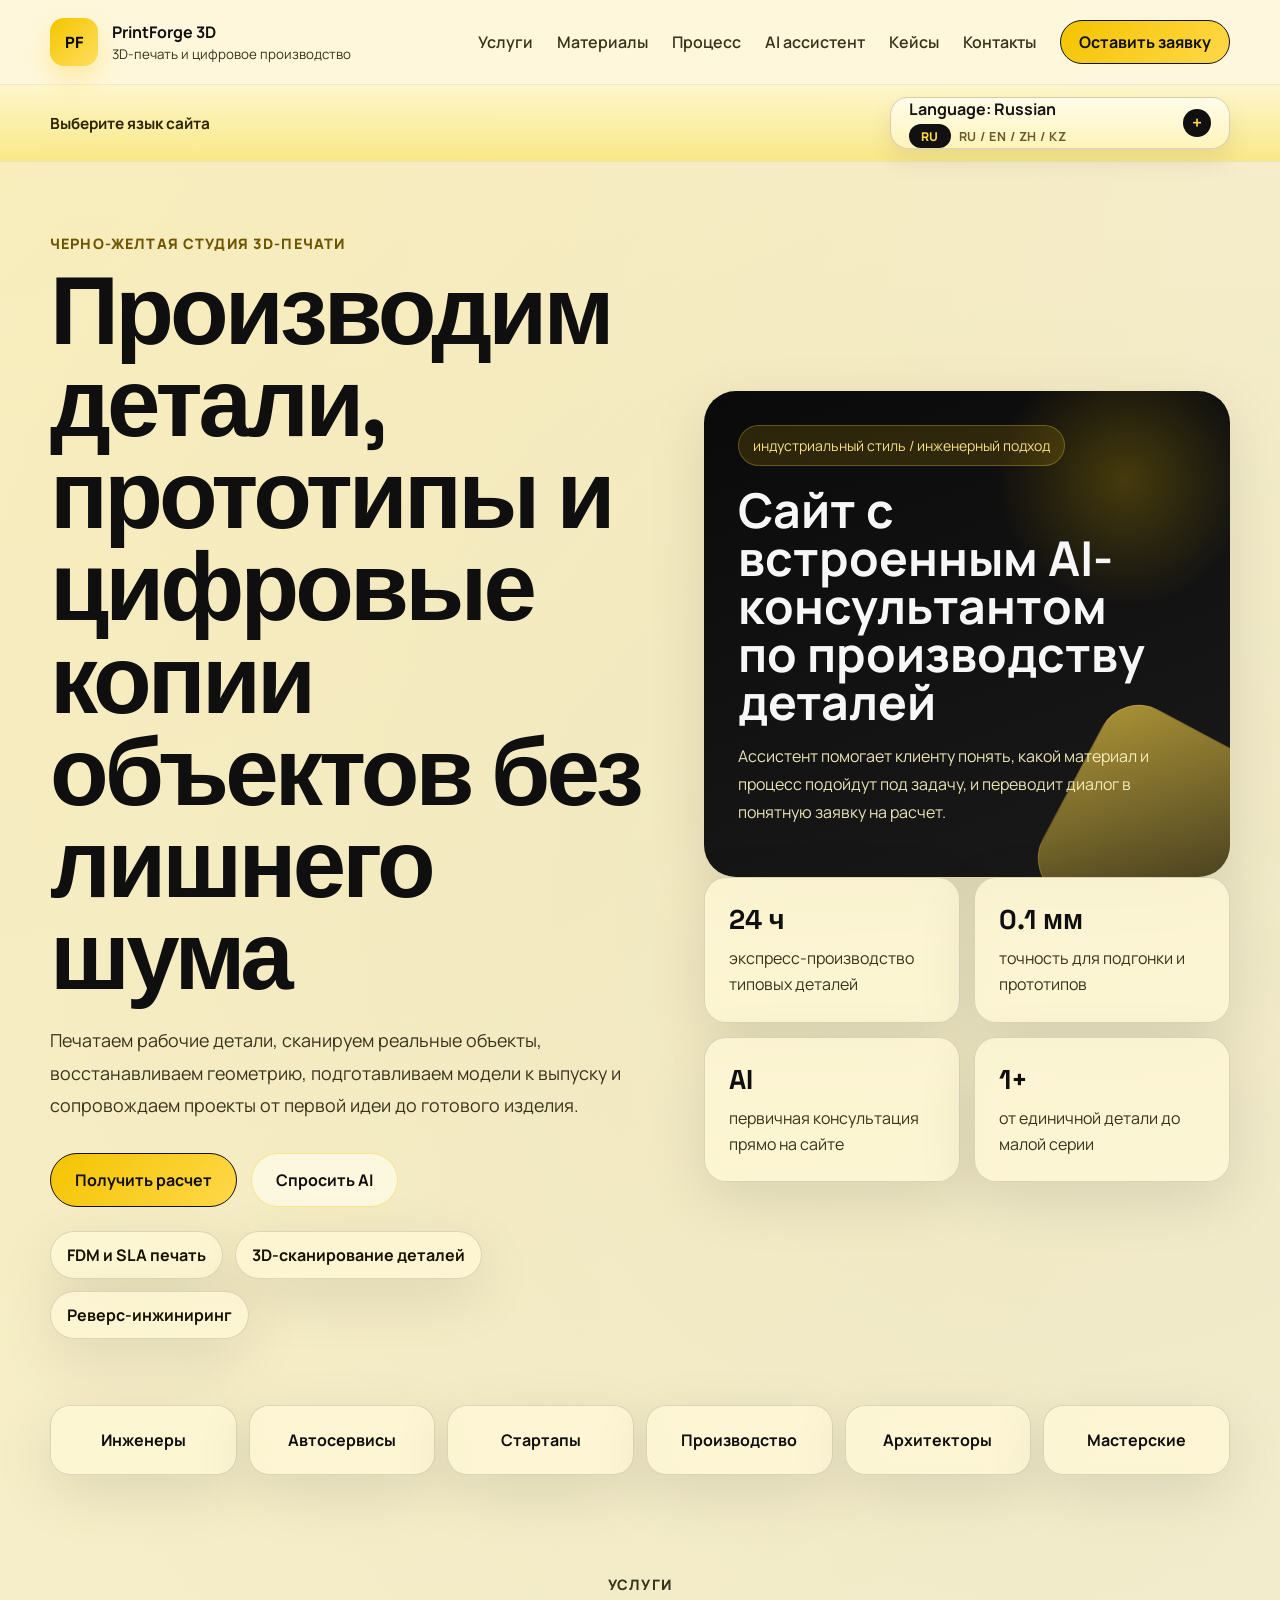
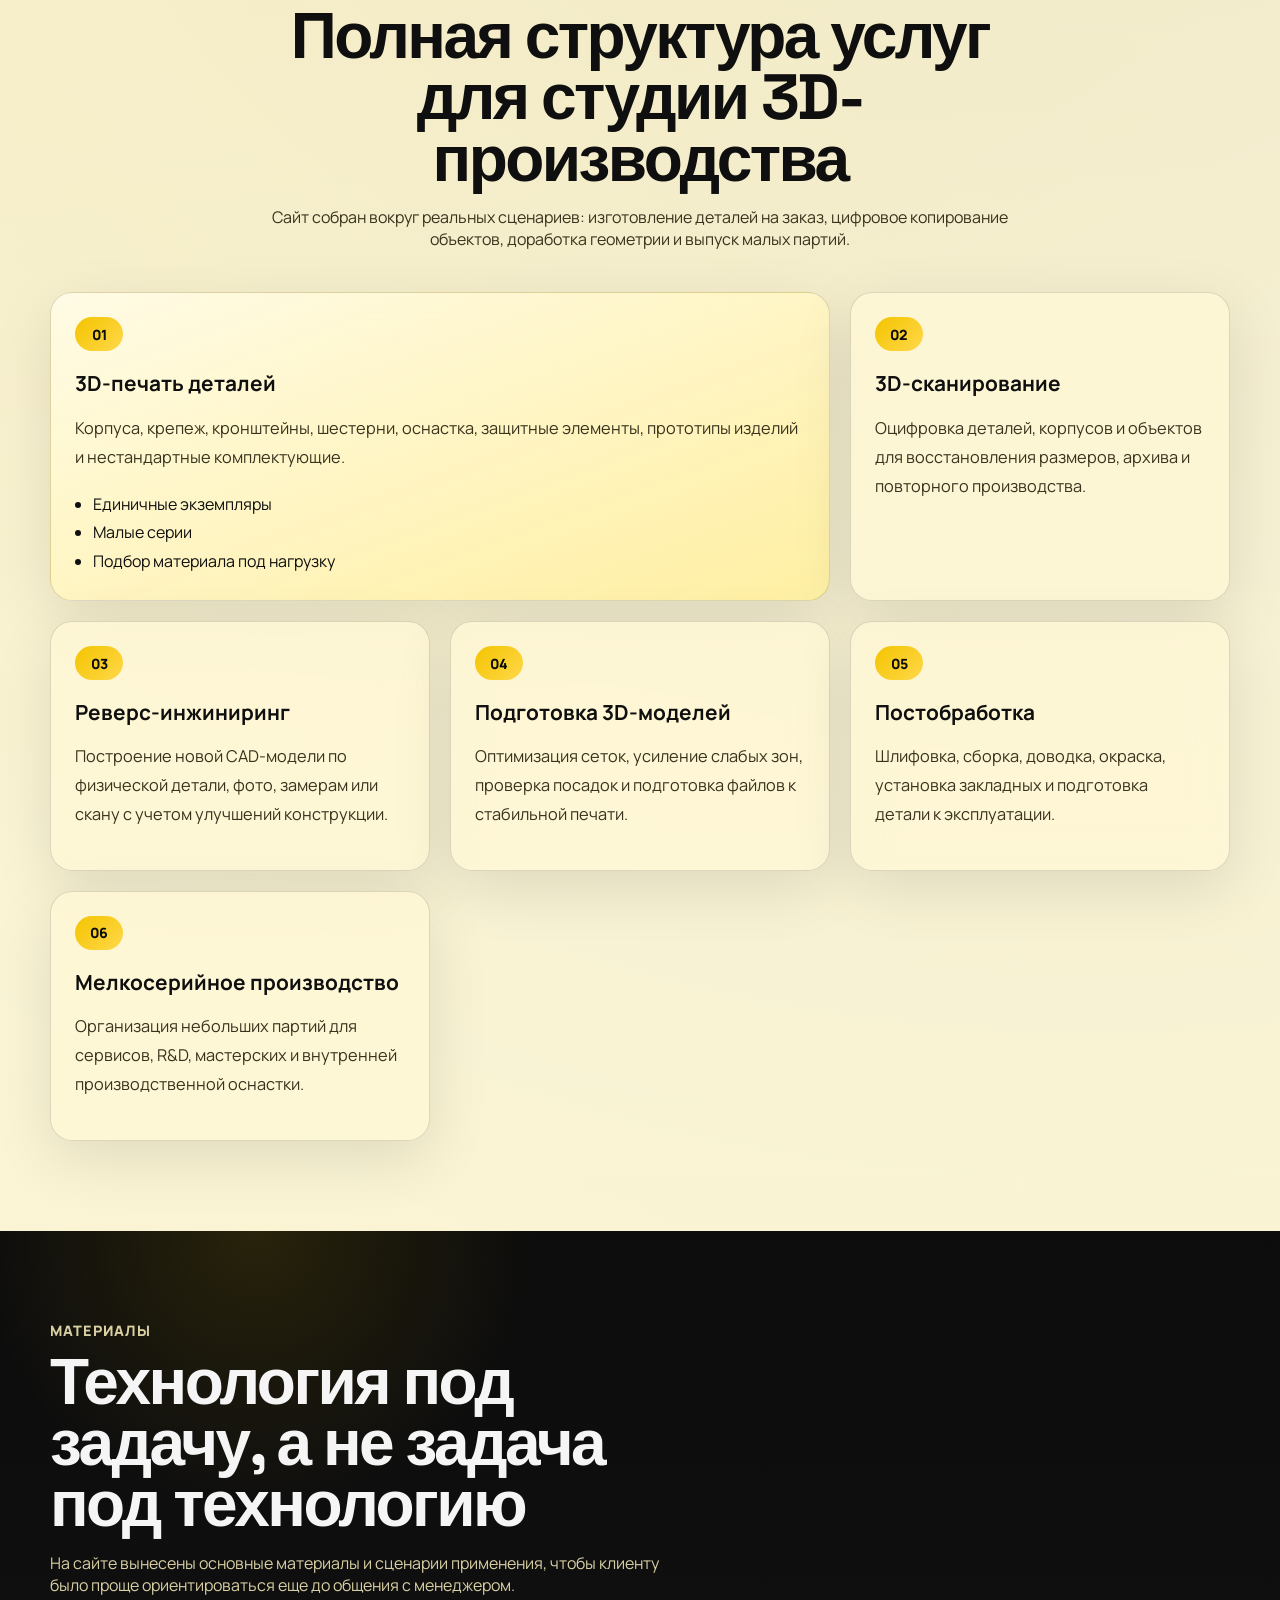
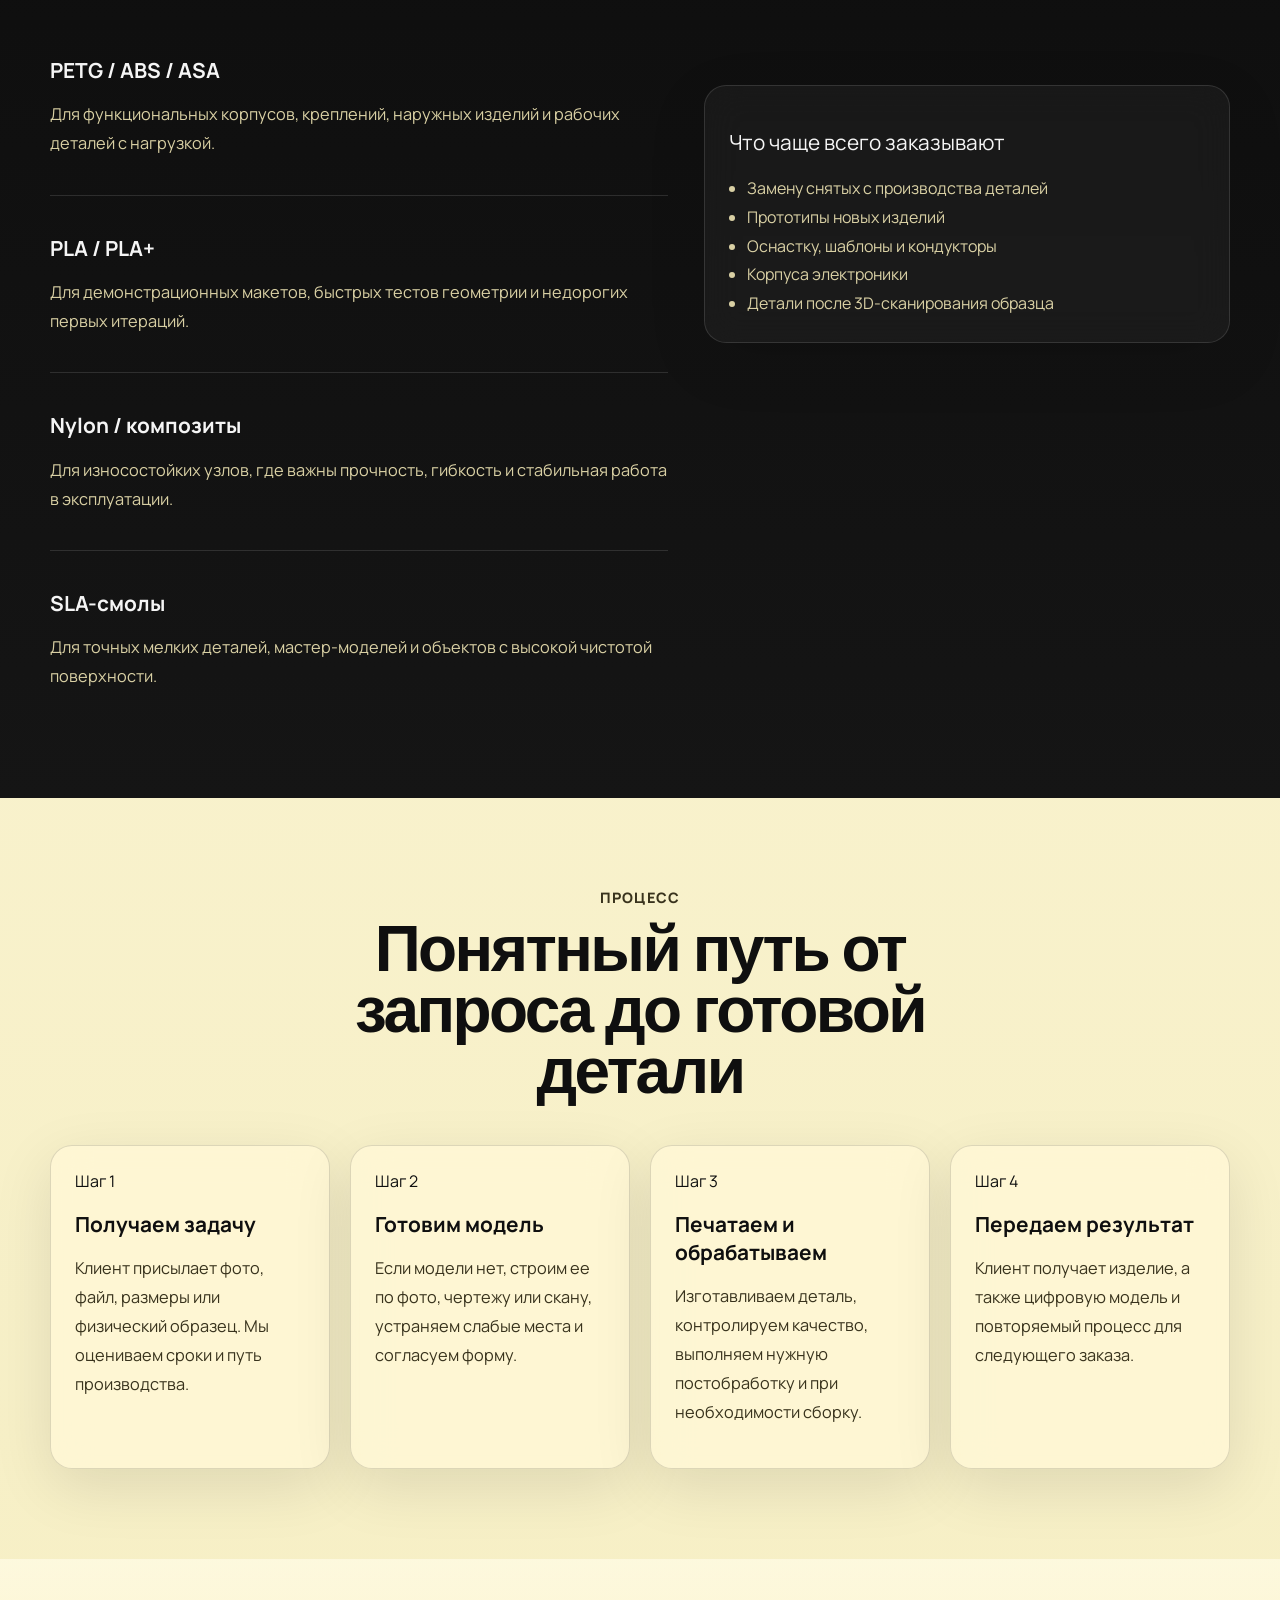
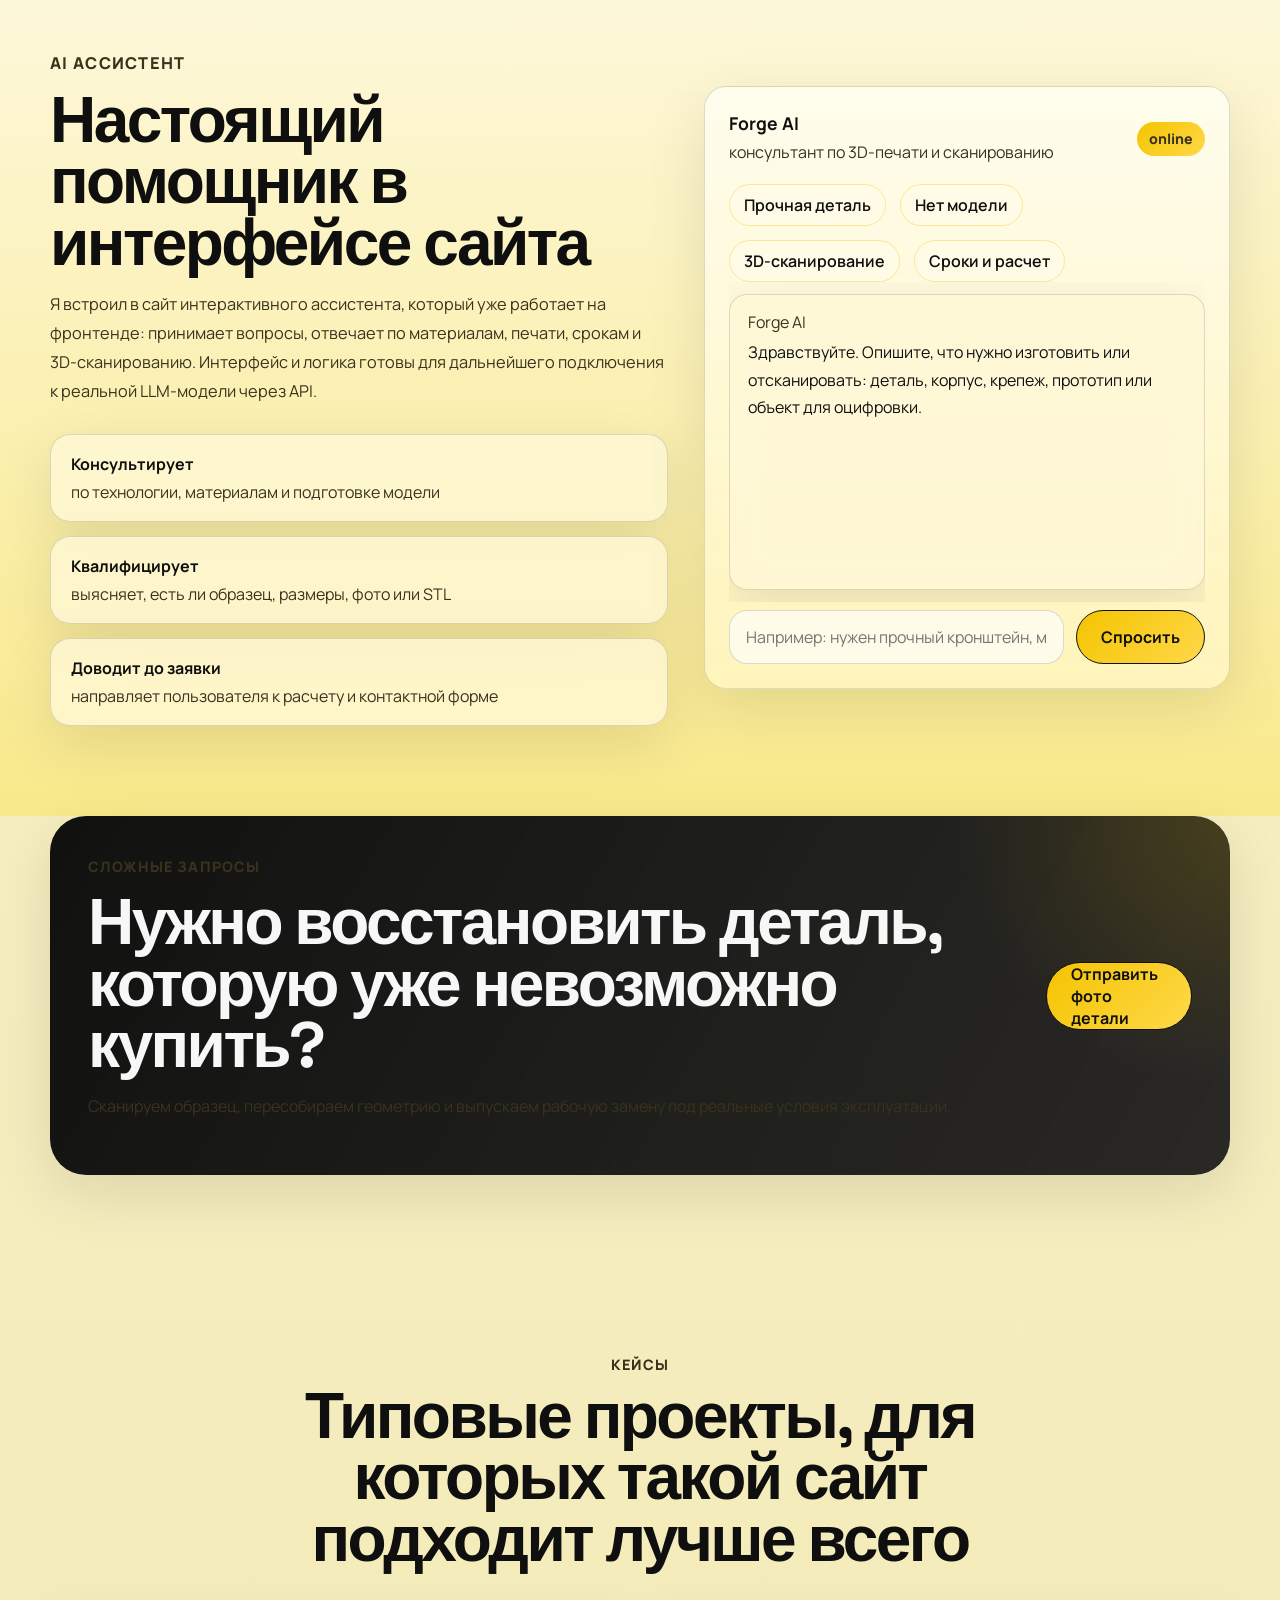
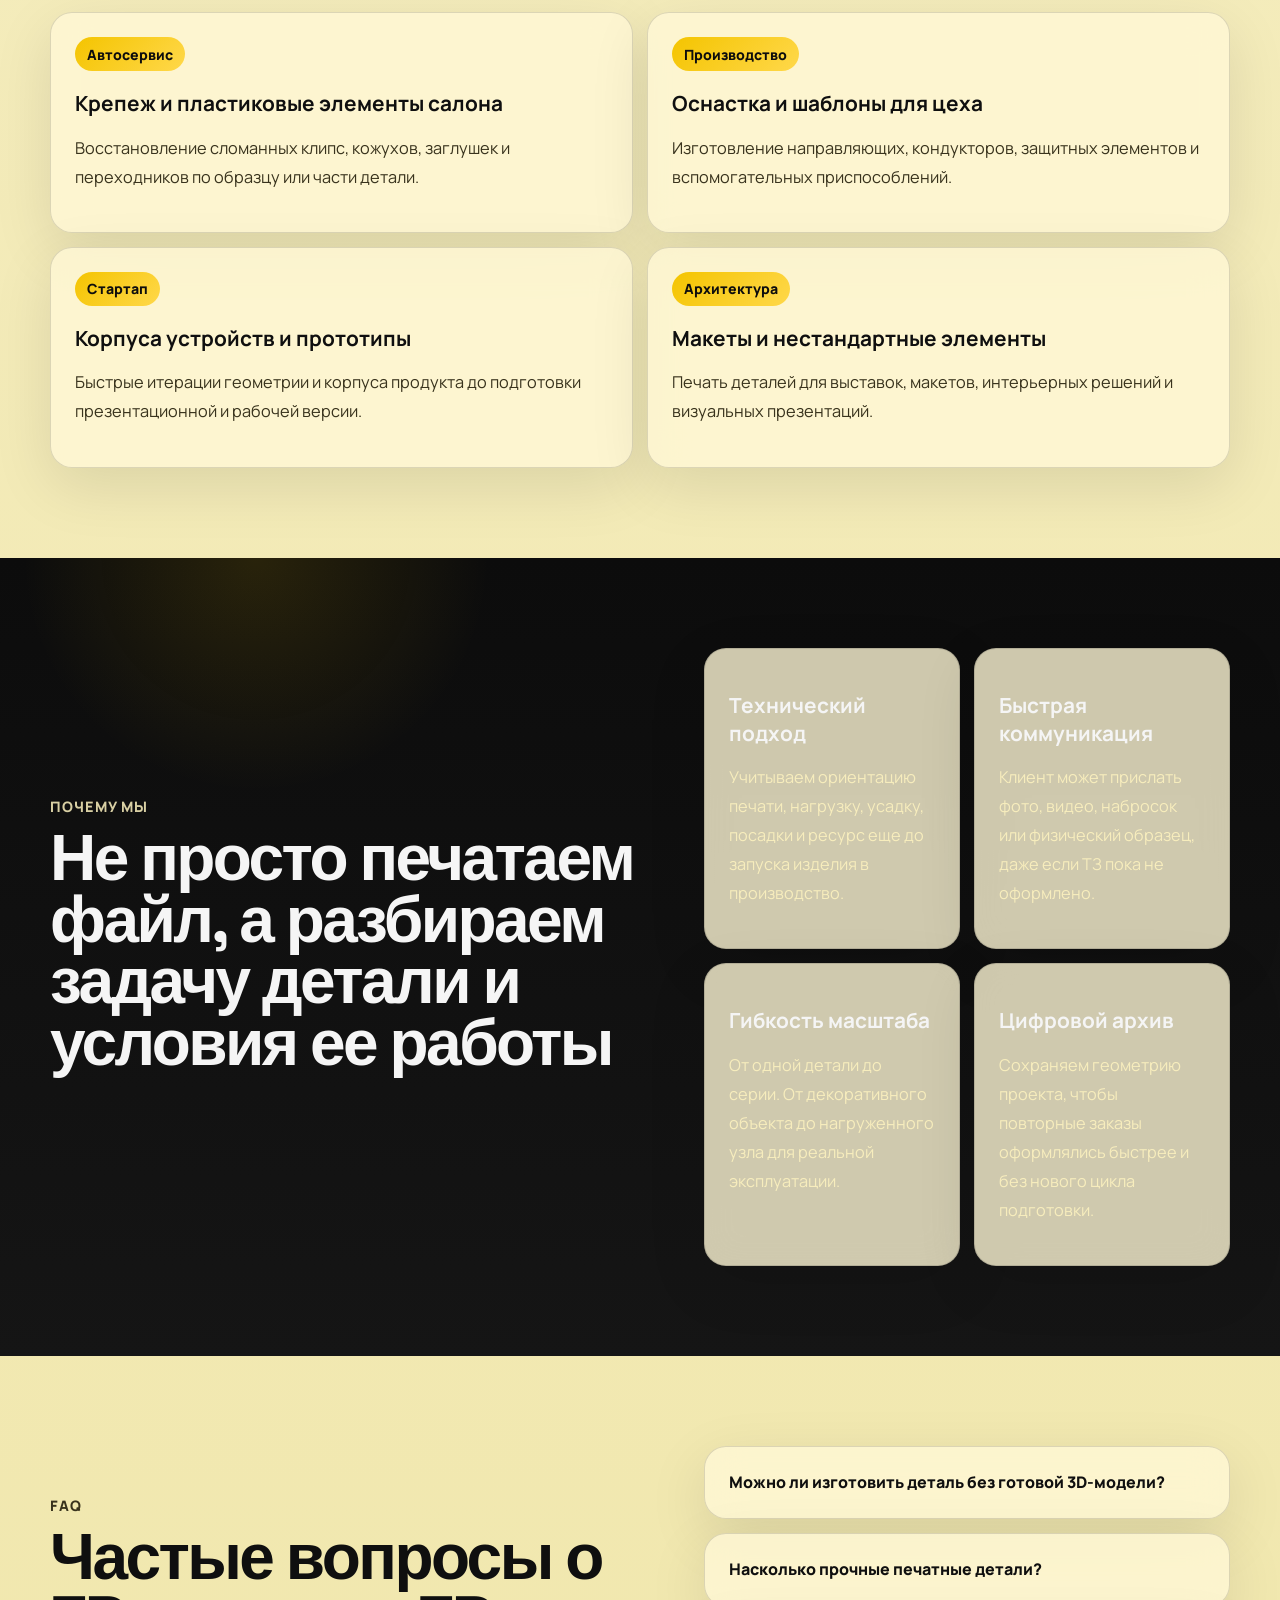
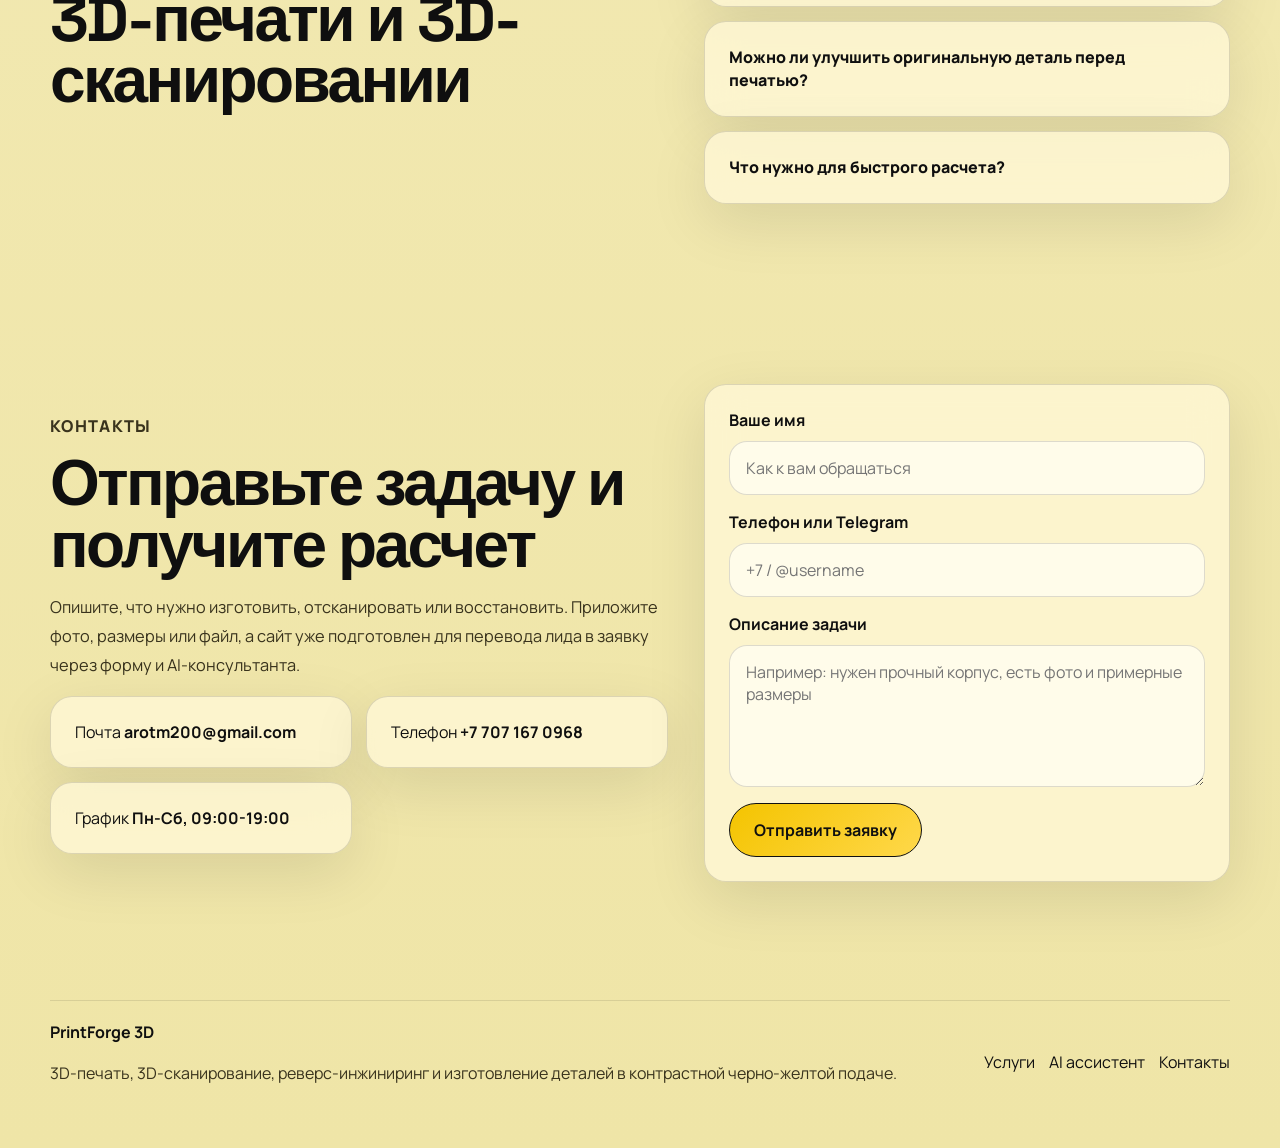
==== index.html @ 4335a3df "Initial site" ====
<!DOCTYPE html>
<html lang="ru">
<head>
  <meta charset="UTF-8">
  <meta name="viewport" content="width=device-width, initial-scale=1.0">
  <title>PrintForge 3D | 3D-печать, 3D-сканирование и изготовление деталей</title>
  <meta
    name="description"
    content="3D-печать деталей на заказ, 3D-сканирование, реверс-инжиниринг, прототипирование и мелкосерийное производство."
  >
  <link rel="preconnect" href="https://fonts.googleapis.com">
  <link rel="preconnect" href="https://fonts.gstatic.com" crossorigin>
  <link href="https://fonts.googleapis.com/css2?family=Manrope:wght@400;500;600;700;800&family=Space+Grotesk:wght@500;700&display=swap" rel="stylesheet">
  <link rel="stylesheet" href="css/style.css">
</head>
<body>
  <div class="page-shell">
    <header class="site-header">
      <div class="container">
        <nav class="nav">
          <a class="brand" href="#hero" aria-label="PrintForge 3D">
            <span class="brand-mark">PF</span>
            <span class="brand-text">
              <strong>PrintForge 3D</strong>
              <small>3D-печать и цифровое производство</small>
            </span>
          </a>

          <button class="nav-toggle" type="button" aria-expanded="false" aria-controls="nav-menu">
            <span></span>
            <span></span>
            <span></span>
          </button>

          <div class="nav-menu" id="nav-menu">
            <a href="#services">Услуги</a>
            <a href="#materials">Материалы</a>
            <a href="#workflow">Процесс</a>
            <a href="#assistant">AI ассистент</a>
            <a href="#cases">Кейсы</a>
            <a href="#contact">Контакты</a>
            <a class="button button-sm" href="#contact">Оставить заявку</a>
          </div>
        </nav>
      </div>
    </header>

    <div class="language-bar">
      <div class="container language-bar-inner">
        <p class="language-label">Выберите язык сайта</p>
        <div class="translate-shell">
          <button
            class="translate-trigger"
            id="translate-trigger"
            type="button"
            aria-expanded="false"
            aria-controls="translate-menu"
          >
            <span class="translate-trigger-copy">
              <span class="translate-trigger-label">Language: Russian</span>
              <span class="translate-trigger-meta">
                <span class="translate-trigger-code">RU</span>
                <span class="translate-trigger-status">RU / EN / ZH / KZ</span>
              </span>
            </span>
            <span class="translate-trigger-icon" aria-hidden="true">+</span>
          </button>
          <div class="translate-quick" id="translate-quick"></div>
          <div class="translate-menu" id="translate-menu" hidden></div>
          <div id="google_translate_element" class="translate-widget"></div>
        </div>
      </div>
    </div>

    <main>
      <section class="hero" id="hero">
        <div class="container hero-grid">
          <div class="hero-copy">
            <p class="eyebrow">Черно-желтая студия 3D-печати</p>
            <h1>Производим детали, прототипы и цифровые копии объектов без лишнего шума</h1>
            <p class="hero-text">
              Печатаем рабочие детали, сканируем реальные объекты, восстанавливаем геометрию,
              подготавливаем модели к выпуску и сопровождаем проекты от первой идеи до готового изделия.
            </p>

            <div class="hero-actions">
              <a class="button" href="#contact">Получить расчет</a>
              <a class="button button-secondary" href="#assistant">Спросить AI</a>
            </div>

            <ul class="hero-points">
              <li>FDM и SLA печать</li>
              <li>3D-сканирование деталей</li>
              <li>Реверс-инжиниринг</li>
            </ul>
          </div>

          <div class="hero-panel">
            <div class="hero-card-main">
              <span class="badge">индустриальный стиль / инженерный подход</span>
              <h2>Сайт с встроенным AI-консультантом по производству деталей</h2>
              <p>
                Ассистент помогает клиенту понять, какой материал и процесс подойдут под задачу,
                и переводит диалог в понятную заявку на расчет.
              </p>
            </div>

            <div class="hero-stats">
              <article class="stat-card">
                <strong>24 ч</strong>
                <span>экспресс-производство типовых деталей</span>
              </article>
              <article class="stat-card">
                <strong>0.1 мм</strong>
                <span>точность для подгонки и прототипов</span>
              </article>
              <article class="stat-card">
                <strong>AI</strong>
                <span>первичная консультация прямо на сайте</span>
              </article>
              <article class="stat-card">
                <strong>1+</strong>
                <span>от единичной детали до малой серии</span>
              </article>
            </div>
          </div>
        </div>
      </section>

      <section class="partners">
        <div class="container">
          <div class="partners-strip">
            <span>Инженеры</span>
            <span>Автосервисы</span>
            <span>Стартапы</span>
            <span>Производство</span>
            <span>Архитекторы</span>
            <span>Мастерские</span>
          </div>
        </div>
      </section>

      <section class="section" id="services">
        <div class="container">
          <div class="section-head">
            <p class="eyebrow">Услуги</p>
            <h2>Полная структура услуг для студии 3D-производства</h2>
            <p>
              Сайт собран вокруг реальных сценариев: изготовление деталей на заказ, цифровое
              копирование объектов, доработка геометрии и выпуск малых партий.
            </p>
          </div>

          <div class="service-grid">
            <article class="service-card featured">
              <span class="card-number">01</span>
              <h3>3D-печать деталей</h3>
              <p>
                Корпуса, крепеж, кронштейны, шестерни, оснастка, защитные элементы,
                прототипы изделий и нестандартные комплектующие.
              </p>
              <ul>
                <li>Единичные экземпляры</li>
                <li>Малые серии</li>
                <li>Подбор материала под нагрузку</li>
              </ul>
            </article>

            <article class="service-card">
              <span class="card-number">02</span>
              <h3>3D-сканирование</h3>
              <p>Оцифровка деталей, корпусов и объектов для восстановления размеров, архива и повторного производства.</p>
            </article>

            <article class="service-card">
              <span class="card-number">03</span>
              <h3>Реверс-инжиниринг</h3>
              <p>Построение новой CAD-модели по физической детали, фото, замерам или скану с учетом улучшений конструкции.</p>
            </article>

            <article class="service-card">
              <span class="card-number">04</span>
              <h3>Подготовка 3D-моделей</h3>
              <p>Оптимизация сеток, усиление слабых зон, проверка посадок и подготовка файлов к стабильной печати.</p>
            </article>

            <article class="service-card">
              <span class="card-number">05</span>
              <h3>Постобработка</h3>
              <p>Шлифовка, сборка, доводка, окраска, установка закладных и подготовка детали к эксплуатации.</p>
            </article>

            <article class="service-card">
              <span class="card-number">06</span>
              <h3>Мелкосерийное производство</h3>
              <p>Организация небольших партий для сервисов, R&D, мастерских и внутренней производственной оснастки.</p>
            </article>
          </div>
        </div>
      </section>

      <section class="section section-dark" id="materials">
        <div class="container materials-layout">
          <div>
            <div class="section-head align-left">
              <p class="eyebrow">Материалы</p>
              <h2>Технология под задачу, а не задача под технологию</h2>
              <p>
                На сайте вынесены основные материалы и сценарии применения, чтобы клиенту было проще
                ориентироваться еще до общения с менеджером.
              </p>
            </div>

            <div class="material-list">
              <article>
                <h3>PETG / ABS / ASA</h3>
                <p>Для функциональных корпусов, креплений, наружных изделий и рабочих деталей с нагрузкой.</p>
              </article>
              <article>
                <h3>PLA / PLA+</h3>
                <p>Для демонстрационных макетов, быстрых тестов геометрии и недорогих первых итераций.</p>
              </article>
              <article>
                <h3>Nylon / композиты</h3>
                <p>Для износостойких узлов, где важны прочность, гибкость и стабильная работа в эксплуатации.</p>
              </article>
              <article>
                <h3>SLA-смолы</h3>
                <p>Для точных мелких деталей, мастер-моделей и объектов с высокой чистотой поверхности.</p>
              </article>
            </div>
          </div>

          <aside class="material-panel">
            <div class="panel-box">
              <p class="panel-title">Что чаще всего заказывают</p>
              <ul class="check-list">
                <li>Замену снятых с производства деталей</li>
                <li>Прототипы новых изделий</li>
                <li>Оснастку, шаблоны и кондукторы</li>
                <li>Корпуса электроники</li>
                <li>Детали после 3D-сканирования образца</li>
              </ul>
            </div>
          </aside>
        </div>
      </section>

      <section class="section" id="workflow">
        <div class="container">
          <div class="section-head">
            <p class="eyebrow">Процесс</p>
            <h2>Понятный путь от запроса до готовой детали</h2>
          </div>

          <div class="timeline">
            <article class="timeline-item">
              <span>Шаг 1</span>
              <h3>Получаем задачу</h3>
              <p>Клиент присылает фото, файл, размеры или физический образец. Мы оцениваем сроки и путь производства.</p>
            </article>
            <article class="timeline-item">
              <span>Шаг 2</span>
              <h3>Готовим модель</h3>
              <p>Если модели нет, строим ее по фото, чертежу или скану, устраняем слабые места и согласуем форму.</p>
            </article>
            <article class="timeline-item">
              <span>Шаг 3</span>
              <h3>Печатаем и обрабатываем</h3>
              <p>Изготавливаем деталь, контролируем качество, выполняем нужную постобработку и при необходимости сборку.</p>
            </article>
            <article class="timeline-item">
              <span>Шаг 4</span>
              <h3>Передаем результат</h3>
              <p>Клиент получает изделие, а также цифровую модель и повторяемый процесс для следующего заказа.</p>
            </article>
          </div>
        </div>
      </section>

      <section class="section assistant-section" id="assistant">
        <div class="container assistant-grid">
          <div class="assistant-copy">
            <p class="eyebrow">AI ассистент</p>
            <h2>Настоящий помощник в интерфейсе сайта</h2>
            <p>
              Я встроил в сайт интерактивного ассистента, который уже работает на фронтенде:
              принимает вопросы, отвечает по материалам, печати, срокам и 3D-сканированию.
              Интерфейс и логика готовы для дальнейшего подключения к реальной LLM-модели через API.
            </p>

            <div class="assistant-points">
              <article>
                <strong>Консультирует</strong>
                <span>по технологии, материалам и подготовке модели</span>
              </article>
              <article>
                <strong>Квалифицирует</strong>
                <span>выясняет, есть ли образец, размеры, фото или STL</span>
              </article>
              <article>
                <strong>Доводит до заявки</strong>
                <span>направляет пользователя к расчету и контактной форме</span>
              </article>
            </div>
          </div>

          <div class="assistant-card">
            <div class="assistant-head">
              <div>
                <strong>Forge AI</strong>
                <span>консультант по 3D-печати и сканированию</span>
              </div>
              <span class="assistant-status">online</span>
            </div>

            <div class="assistant-suggestions">
              <button class="suggestion-chip" type="button" data-prompt="Какая технология подойдет для прочной детали?">Прочная деталь</button>
              <button class="suggestion-chip" type="button" data-prompt="У меня нет 3D-модели, что делать?">Нет модели</button>
              <button class="suggestion-chip" type="button" data-prompt="Как работает 3D-сканирование?">3D-сканирование</button>
              <button class="suggestion-chip" type="button" data-prompt="Какие сроки изготовления и что нужно для расчета?">Сроки и расчет</button>
            </div>

            <div class="assistant-chat" id="assistant-chat" aria-live="polite">
              <article class="chat-message chat-message-bot">
                <span class="chat-role">Forge AI</span>
                <p>Здравствуйте. Опишите, что нужно изготовить или отсканировать: деталь, корпус, крепеж, прототип или объект для оцифровки.</p>
              </article>
            </div>

            <form class="assistant-form" id="assistant-form">
              <label class="sr-only" for="assistant-input">Сообщение ассистенту</label>
              <input id="assistant-input" type="text" placeholder="Например: нужен прочный кронштейн, модели нет, есть только фото">
              <button class="button" type="submit">Спросить</button>
            </form>
            
          </div>
        </div>
      </section>

      <section class="section accent-section">
        <div class="container cta-banner">
          <div>
            <p class="eyebrow">Сложные запросы</p>
            <h2>Нужно восстановить деталь, которую уже невозможно купить?</h2>
            <p>Сканируем образец, пересобираем геометрию и выпускаем рабочую замену под реальные условия эксплуатации.</p>
          </div>
          <a class="button" href="#contact">Отправить фото детали</a>
        </div>
      </section>

      <section class="section" id="cases">
        <div class="container">
          <div class="section-head">
            <p class="eyebrow">Кейсы</p>
            <h2>Типовые проекты, для которых такой сайт подходит лучше всего</h2>
          </div>

          <div class="cases-grid">
            <article class="case-card">
              <span class="case-tag">Автосервис</span>
              <h3>Крепеж и пластиковые элементы салона</h3>
              <p>Восстановление сломанных клипс, кожухов, заглушек и переходников по образцу или части детали.</p>
            </article>
            <article class="case-card">
              <span class="case-tag">Производство</span>
              <h3>Оснастка и шаблоны для цеха</h3>
              <p>Изготовление направляющих, кондукторов, защитных элементов и вспомогательных приспособлений.</p>
            </article>
            <article class="case-card">
              <span class="case-tag">Стартап</span>
              <h3>Корпуса устройств и прототипы</h3>
              <p>Быстрые итерации геометрии и корпуса продукта до подготовки презентационной и рабочей версии.</p>
            </article>
            <article class="case-card">
              <span class="case-tag">Архитектура</span>
              <h3>Макеты и нестандартные элементы</h3>
              <p>Печать деталей для выставок, макетов, интерьерных решений и визуальных презентаций.</p>
            </article>
          </div>
        </div>
      </section>

      <section class="section section-dark">
        <div class="container benefits-layout">
          <div class="section-head align-left compact">
            <p class="eyebrow">Почему мы</p>
            <h2>Не просто печатаем файл, а разбираем задачу детали и условия ее работы</h2>
          </div>

          <div class="benefits-grid">
            <article class="benefit-card">
              <h3>Технический подход</h3>
              <p>Учитываем ориентацию печати, нагрузку, усадку, посадки и ресурс еще до запуска изделия в производство.</p>
            </article>
            <article class="benefit-card">
              <h3>Быстрая коммуникация</h3>
              <p>Клиент может прислать фото, видео, набросок или физический образец, даже если ТЗ пока не оформлено.</p>
            </article>
            <article class="benefit-card">
              <h3>Гибкость масштаба</h3>
              <p>От одной детали до серии. От декоративного объекта до нагруженного узла для реальной эксплуатации.</p>
            </article>
            <article class="benefit-card">
              <h3>Цифровой архив</h3>
              <p>Сохраняем геометрию проекта, чтобы повторные заказы оформлялись быстрее и без нового цикла подготовки.</p>
            </article>
          </div>
        </div>
      </section>

      <section class="section" id="faq">
        <div class="container faq-layout">
          <div class="section-head align-left compact">
            <p class="eyebrow">FAQ</p>
            <h2>Частые вопросы о 3D-печати и 3D-сканировании</h2>
          </div>

          <div class="faq-list">
            <article class="faq-item">
              <button class="faq-question" type="button" aria-expanded="false">Можно ли изготовить деталь без готовой 3D-модели?</button>
              <div class="faq-answer">
                <p>Да. Можно построить модель по фото, размерам, чертежу, образцу или выполнить 3D-сканирование исходной детали.</p>
              </div>
            </article>
            <article class="faq-item">
              <button class="faq-question" type="button" aria-expanded="false">Насколько прочные печатные детали?</button>
              <div class="faq-answer">
                <p>Это зависит от материала, геометрии и условий эксплуатации. Для рабочих деталей мы подбираем материал под реальную нагрузку.</p>
              </div>
            </article>
            <article class="faq-item">
              <button class="faq-question" type="button" aria-expanded="false">Можно ли улучшить оригинальную деталь перед печатью?</button>
              <div class="faq-answer">
                <p>Да. Мы можем усилить слабые зоны, изменить крепления, добавить ребра жесткости и подготовить более надежную версию изделия.</p>
              </div>
            </article>
            <article class="faq-item">
              <button class="faq-question" type="button" aria-expanded="false">Что нужно для быстрого расчета?</button>
              <div class="faq-answer">
                <p>Лучше всего прислать фото, размеры, описание назначения детали, требуемую прочность и любые имеющиеся файлы или образцы.</p>
              </div>
            </article>
          </div>
        </div>
      </section>

      <section class="section contact-section" id="contact">
        <div class="container contact-grid">
          <div class="contact-copy">
            <p class="eyebrow">Контакты</p>
            <h2>Отправьте задачу и получите расчет</h2>
            <p>
              Опишите, что нужно изготовить, отсканировать или восстановить. Приложите фото, размеры
              или файл, а сайт уже подготовлен для перевода лида в заявку через форму и AI-консультанта.
            </p>

            <div class="contact-cards">
              <article>
                <span>Почта</span>
                <strong>arotm200@gmail.com</strong>
              </article>
              <article>
                <span>Телефон</span>
                <strong>+7 707 167 0968</strong>
              </article>
              <article>
                <span>График</span>
                <strong>Пн-Сб, 09:00-19:00</strong>
              </article>
            </div>
          </div>

          <form class="contact-form" id="contact-form">
            <label>
              <span>Ваше имя</span>
              <input type="text" name="name" placeholder="Как к вам обращаться">
            </label>
            <label>
              <span>Телефон или Telegram</span>
              <input type="text" name="contact" placeholder="+7 / @username">
            </label>
            <label>
              <span>Описание задачи</span>
              <textarea name="task" rows="5" placeholder="Например: нужен прочный корпус, есть фото и примерные размеры"></textarea>
            </label>
            <button class="button" type="submit">Отправить заявку</button>
                      </form>
        </div>
      </section>
    </main>

    <footer class="site-footer">
      <div class="container footer-content">
        <div>
          <strong>PrintForge 3D</strong>
          <p>3D-печать, 3D-сканирование, реверс-инжиниринг и изготовление деталей в контрастной черно-желтой подаче.</p>
        </div>
        <div class="footer-links">
          <a href="#services">Услуги</a>
          <a href="#assistant">AI ассистент</a>
          <a href="#contact">Контакты</a>
        </div>
      </div>
    </footer>
  </div>

  <script>
    function googleTranslateElementInit() {
      new google.translate.TranslateElement(
        {
          pageLanguage: "ru",
          autoDisplay: false,
          layout: google.translate.TranslateElement.InlineLayout.SIMPLE
        },
        "google_translate_element"
      );
    }
  </script>
  <script src="https://translate.google.com/translate_a/element.js?cb=googleTranslateElementInit"></script>
  <script src="js/main.js"></script>
</body>
</html>
---- css/style.css ----
:root {
  --bg: #f5f0cf;
  --bg-soft: #fffbe6;
  --surface: rgba(255, 248, 214, 0.8);
  --surface-strong: #fffceb;
  --surface-dark: #0d0d0d;
  --surface-dark-soft: #1a1a1a;
  --text: #0f0f0f;
  --muted: #39331d;
  --line: rgba(15, 15, 15, 0.14);
  --line-strong: rgba(255, 255, 255, 0.12);
  --accent: #f4c400;
  --accent-strong: #ffd84a;
  --accent-soft: #ffe37a;
  --shadow: 0 18px 60px rgba(0, 0, 0, 0.1);
  --radius-lg: 32px;
  --radius-md: 22px;
  --radius-sm: 16px;
  --container: 1180px;
}

*,
*::before,
*::after {
  box-sizing: border-box;
}

html {
  scroll-behavior: smooth;
}

body {
  margin: 0;
  font-family: "Manrope", sans-serif;
  color: var(--text);
  text-rendering: optimizeLegibility;
  -webkit-font-smoothing: antialiased;
  background:
    radial-gradient(circle at top left, rgba(244, 196, 0, 0.18), transparent 28%),
    radial-gradient(circle at 85% 10%, rgba(0, 0, 0, 0.06), transparent 25%),
    linear-gradient(180deg, #fffbe8 0%, #efe5a7 100%);
}

a {
  color: inherit;
  text-decoration: none;
}

button,
input,
textarea {
  font: inherit;
}

.sr-only {
  position: absolute;
  width: 1px;
  height: 1px;
  padding: 0;
  margin: -1px;
  overflow: hidden;
  clip: rect(0, 0, 0, 0);
  white-space: nowrap;
  border: 0;
}

.container {
  width: min(var(--container), calc(100% - 32px));
  margin: 0 auto;
}

.site-header {
  position: sticky;
  top: 0;
  z-index: 50;
  backdrop-filter: blur(18px);
  background: rgba(255, 249, 224, 0.86);
  border-bottom: 1px solid rgba(0, 0, 0, 0.06);
}

.language-bar {
  border-bottom: 1px solid rgba(0, 0, 0, 0.08);
  background:
    linear-gradient(180deg, rgba(255, 247, 206, 0.92), rgba(250, 231, 125, 0.86));
}

.language-bar-inner {
  display: flex;
  align-items: center;
  justify-content: space-between;
  gap: 18px;
  padding: 12px 0;
}

.language-label {
  margin: 0;
  color: #2f2605;
  font-size: 0.96rem;
  font-weight: 700;
}

.translate-shell {
  position: relative;
  min-width: min(340px, 100%);
}

.translate-trigger {
  display: flex;
  align-items: center;
  justify-content: space-between;
  gap: 16px;
  width: 100%;
  min-height: 50px;
  padding: 0 18px;
  border: 1px solid rgba(15, 15, 15, 0.16);
  border-radius: 18px;
  background:
    linear-gradient(180deg, rgba(255, 252, 236, 0.96), rgba(255, 243, 188, 0.96));
  color: #151515;
  font-weight: 700;
  box-shadow: 0 12px 26px rgba(0, 0, 0, 0.08);
  cursor: pointer;
}

.translate-quick {
  display: none;
  flex-wrap: wrap;
  gap: 8px;
  margin-top: 10px;
}

.translate-shell.is-open .translate-quick {
  display: flex;
}

.translate-quick-button {
  min-height: 36px;
  padding: 0 12px;
  border: 1px solid rgba(15, 15, 15, 0.12);
  border-radius: 999px;
  background: rgba(255, 255, 255, 0.7);
  color: #171717;
  font-size: 0.88rem;
  font-weight: 800;
  letter-spacing: 0.05em;
  text-transform: uppercase;
  cursor: pointer;
}

.translate-quick-button:hover,
.translate-quick-button:focus-visible,
.translate-quick-button.is-active {
  background: linear-gradient(135deg, rgba(244, 196, 0, 0.34), rgba(255, 216, 74, 0.24));
  border-color: rgba(244, 196, 0, 0.34);
}

.translate-trigger-copy {
  display: grid;
  gap: 4px;
  min-width: 0;
  text-align: left;
}

.translate-trigger:hover,
.translate-trigger:focus-visible {
  transform: translateY(-1px);
}

.translate-trigger-label {
  overflow: hidden;
  text-overflow: ellipsis;
  white-space: nowrap;
}

.translate-trigger-meta {
  display: inline-flex;
  align-items: center;
  gap: 8px;
  min-width: 0;
}

.translate-trigger-code {
  display: inline-flex;
  align-items: center;
  justify-content: center;
  min-width: 42px;
  min-height: 24px;
  padding: 0 10px;
  border-radius: 999px;
  background: #111;
  color: #ffd84a;
  font-size: 0.76rem;
  font-weight: 800;
  letter-spacing: 0.08em;
  text-transform: uppercase;
}

.translate-trigger-status {
  overflow: hidden;
  text-overflow: ellipsis;
  white-space: nowrap;
  color: #675a2b;
  font-size: 0.78rem;
  font-weight: 700;
  letter-spacing: 0.04em;
  text-transform: uppercase;
}

.translate-trigger-icon {
  display: inline-flex;
  align-items: center;
  justify-content: center;
  width: 28px;
  height: 28px;
  border-radius: 999px;
  background: #101010;
  color: #ffd84a;
  font-size: 1.1rem;
  line-height: 1;
}

.translate-shell.is-open .translate-trigger-icon {
  transform: rotate(45deg);
}

.translate-menu {
  position: absolute;
  top: calc(100% + 10px);
  right: 0;
  z-index: 60;
  display: none;
  gap: 6px;
  width: min(380px, 100%);
  max-height: 320px;
  padding: 12px;
  overflow-y: auto;
  border: 1px solid rgba(15, 15, 15, 0.14);
  border-radius: 20px;
  background: rgba(255, 252, 236, 0.98);
  box-shadow: 0 18px 40px rgba(0, 0, 0, 0.12);
  backdrop-filter: blur(18px);
}

.translate-shell.is-open .translate-menu {
  display: grid;
}

.translate-menu[hidden] {
  display: none !important;
}

.translate-popular {
  display: flex;
  flex-wrap: wrap;
  gap: 8px;
}

.translate-popular-label {
  margin: 2px 0 0;
  color: #6d5f2d;
  font-size: 0.82rem;
  font-weight: 800;
  letter-spacing: 0.06em;
  text-transform: uppercase;
}

.translate-popular-button {
  min-height: 38px;
  padding: 0 12px;
  border: 1px solid rgba(15, 15, 15, 0.1);
  border-radius: 999px;
  background: rgba(255, 255, 255, 0.7);
  color: #171717;
  font-size: 0.9rem;
  font-weight: 700;
  cursor: pointer;
}

.translate-popular-button:hover,
.translate-popular-button:focus-visible,
.translate-popular-button.is-active {
  background: linear-gradient(135deg, rgba(244, 196, 0, 0.28), rgba(255, 216, 74, 0.22));
  border-color: rgba(244, 196, 0, 0.28);
}

.translate-search {
  width: 100%;
  min-height: 44px;
  padding: 0 14px;
  border: 1px solid rgba(15, 15, 15, 0.12);
  border-radius: 14px;
  background: rgba(255, 255, 255, 0.72);
  color: #141414;
  font-size: 0.95rem;
  font-weight: 600;
}

.translate-search::placeholder {
  color: #75693a;
}

.translate-empty {
  padding: 10px 14px 4px;
  color: #6a5e31;
  font-size: 0.92rem;
  font-weight: 600;
}

.translate-option {
  display: flex;
  align-items: center;
  justify-content: space-between;
  width: 100%;
  min-height: 44px;
  padding: 0 14px;
  border: 0;
  border-radius: 14px;
  background: transparent;
  color: #171717;
  text-align: left;
  font-weight: 600;
  cursor: pointer;
}

.translate-option:hover,
.translate-option:focus-visible,
.translate-option.is-active {
  background: linear-gradient(135deg, rgba(244, 196, 0, 0.22), rgba(255, 216, 74, 0.18));
}

.translate-widget {
  position: absolute;
  inset: 0;
  pointer-events: none;
  opacity: 0;
}

.goog-te-gadget {
  color: transparent !important;
  font-family: "Manrope", sans-serif !important;
  font-size: 0 !important;
}

.goog-te-gadget .goog-te-combo {
  min-width: 220px;
  min-height: 42px;
  padding: 0 14px;
  border: 1px solid rgba(15, 15, 15, 0.16);
  border-radius: 999px;
  background: rgba(255, 252, 236, 0.96);
  color: #141414;
  font-family: "Manrope", sans-serif;
  font-size: 0.96rem;
  font-weight: 600;
  box-shadow: 0 10px 24px rgba(0, 0, 0, 0.06);
}

.goog-te-gadget span {
  display: none !important;
}

.goog-te-banner-frame.skiptranslate {
  display: none !important;
}

body {
  top: 0 !important;
}

.nav {
  position: relative;
  display: flex;
  align-items: center;
  justify-content: space-between;
  gap: 24px;
  padding: 18px 0;
}

.brand {
  display: inline-flex;
  align-items: center;
  gap: 14px;
}

.brand-mark {
  width: 48px;
  height: 48px;
  display: grid;
  place-items: center;
  border-radius: 14px;
  background: linear-gradient(135deg, #f4c400, #ffdf5e);
  color: #080808;
  font-family: "Space Grotesk", sans-serif;
  font-weight: 700;
  box-shadow: 0 12px 24px rgba(244, 196, 0, 0.26);
}

.brand-text {
  display: grid;
  gap: 2px;
}

.brand-text small,
.nav-menu a:not(.button),
.hero-text,
.section-head p,
.service-card p,
.timeline-item p,
.case-card p,
.benefit-card p,
.faq-answer p,
.material-list p,
.panel-box li,
.cta-banner p,
.contact-copy p,
.site-footer p,
.stat-card span,
.form-note,
.assistant-copy p,
.assistant-note,
.assistant-head span,
.assistant-points span,
.chat-role {
  color: var(--muted);
}

.nav-menu a:not(.button) {
  font-weight: 600;
}

.nav-menu {
  display: flex;
  align-items: center;
  gap: 24px;
}

.nav-toggle {
  display: none;
  width: 48px;
  height: 48px;
  padding: 0;
  border: 0;
  border-radius: 14px;
  background: var(--surface-strong);
  box-shadow: inset 0 0 0 1px var(--line);
  cursor: pointer;
}

.nav-toggle span {
  display: block;
  width: 20px;
  height: 2px;
  margin: 4px auto;
  background: var(--text);
}

.button {
  display: inline-flex;
  align-items: center;
  justify-content: center;
  min-height: 54px;
  padding: 0 24px;
  border: 1px solid #111;
  border-radius: 999px;
  background: linear-gradient(135deg, var(--accent), var(--accent-strong));
  color: #101010;
  font-weight: 700;
  cursor: pointer;
  transition: transform 0.2s ease, background 0.2s ease, color 0.2s ease;
}

.button:hover,
.button:focus-visible {
  transform: translateY(-1px);
}

.button-secondary {
  background: rgba(255, 252, 235, 0.72);
  color: var(--text);
  border-color: rgba(244, 196, 0, 0.38);
}

.button-sm {
  min-height: 44px;
  padding: 0 18px;
}

.hero,
.section {
  padding: 90px 0;
}

.hero {
  padding-top: 72px;
  padding-bottom: 48px;
}

.hero-grid,
.materials-layout,
.benefits-layout,
.faq-layout,
.contact-grid,
.assistant-grid {
  display: grid;
  grid-template-columns: minmax(0, 1.08fr) minmax(320px, 0.92fr);
  gap: 36px;
  align-items: center;
}

.eyebrow {
  margin: 0 0 12px;
  color: #6e5500;
  font-size: 0.9rem;
  font-weight: 800;
  letter-spacing: 0.08em;
  text-transform: uppercase;
}

.hero h1,
.section-head h2,
.cta-banner h2,
.contact-copy h2,
.assistant-copy h2 {
  margin: 0;
  font-family: "Space Grotesk", sans-serif;
  line-height: 0.96;
  letter-spacing: -0.04em;
}

.hero h1 {
  max-width: 12ch;
  font-size: clamp(3rem, 8vw, 6rem);
}

.hero-text {
  max-width: 62ch;
  margin: 22px 0 0;
  line-height: 1.8;
  font-size: 1.12rem;
}

.hero-actions,
.footer-links,
.assistant-suggestions {
  display: flex;
  flex-wrap: wrap;
  gap: 14px;
}

.hero-actions {
  margin: 32px 0 24px;
}

.hero-points {
  list-style: none;
  padding: 0;
  margin: 0;
  display: flex;
  flex-wrap: wrap;
  gap: 12px;
}

.hero-points li,
.partners-strip span,
.contact-cards article,
.service-card,
.case-card,
.benefit-card,
.timeline-item,
.panel-box,
.contact-form,
.faq-item,
.stat-card,
.assistant-card,
.assistant-points article,
.chat-message {
  border: 1px solid var(--line);
  background: var(--surface);
  backdrop-filter: blur(18px);
  box-shadow: var(--shadow);
}

.hero-points li {
  padding: 12px 16px;
  border-radius: 999px;
  color: #181100;
  font-weight: 700;
}

.hero-card-main {
  position: relative;
  overflow: hidden;
  min-height: 340px;
  padding: 34px;
  border-radius: var(--radius-lg);
  background:
    radial-gradient(circle at 80% 18%, rgba(244, 196, 0, 0.24), transparent 22%),
    linear-gradient(160deg, #0a0a0a, #1a1a1a);
  color: #f7f7f7;
  box-shadow: var(--shadow);
}

.hero-card-main::after {
  content: "";
  position: absolute;
  inset: auto -40px -60px auto;
  width: 210px;
  height: 210px;
  border-radius: 42px;
  background:
    linear-gradient(135deg, rgba(255, 217, 74, 0.65), rgba(244, 196, 0, 0.06));
  border: 1px solid rgba(255, 216, 74, 0.18);
  transform: rotate(28deg);
}

.badge {
  display: inline-flex;
  margin-bottom: 20px;
  padding: 10px 14px;
  border-radius: 999px;
  background: rgba(244, 196, 0, 0.14);
  border: 1px solid rgba(255, 216, 74, 0.28);
  color: rgba(255, 231, 140, 0.96);
  font-size: 0.88rem;
}

.hero-card-main h2 {
  position: relative;
  z-index: 1;
  max-width: 13ch;
  margin: 0 0 16px;
  font-size: clamp(2rem, 4vw, 3rem);
  line-height: 1;
}

.hero-card-main p {
  position: relative;
  z-index: 1;
  max-width: 42ch;
  color: rgba(255, 248, 199, 0.9);
  line-height: 1.78;
}

.hero-stats,
.contact-cards,
.cases-grid,
.benefits-grid {
  display: grid;
  grid-template-columns: repeat(2, minmax(0, 1fr));
  gap: 14px;
}

.stat-card,
.contact-cards article,
.service-card,
.case-card,
.benefit-card,
.timeline-item,
.contact-form,
.panel-box,
.faq-item,
.assistant-card {
  border-radius: var(--radius-md);
  padding: 24px;
}

.stat-card strong {
  display: block;
  margin-bottom: 8px;
  font-size: 1.7rem;
  font-family: "Space Grotesk", sans-serif;
}

.stat-card span {
  line-height: 1.65;
}

.partners {
  padding: 18px 0 10px;
}

.partners-strip {
  display: grid;
  grid-template-columns: repeat(6, 1fr);
  gap: 12px;
}

.partners-strip span {
  display: grid;
  place-items: center;
  min-height: 70px;
  border-radius: 20px;
  font-weight: 700;
}

.section-dark {
  background:
    radial-gradient(circle at 20% 0%, rgba(244, 196, 0, 0.12), transparent 18%),
    linear-gradient(180deg, #0c0c0c 0%, #151515 100%);
  color: #f5f5f5;
}

.section-dark .section-head p,
.section-dark .material-list p,
.section-dark .panel-box li,
.section-dark .benefit-card p {
  color: rgba(255, 244, 192, 0.84);
}

.section-head {
  max-width: 760px;
  margin: 0 auto 42px;
  text-align: center;
}

.section-head h2,
.cta-banner h2,
.contact-copy h2,
.assistant-copy h2 {
  font-size: clamp(2.4rem, 5vw, 4.4rem);
}

.align-left {
  margin-left: 0;
  text-align: left;
}

.compact {
  max-width: 620px;
}

.service-grid,
.timeline {
  display: grid;
  grid-template-columns: repeat(3, minmax(0, 1fr));
  gap: 20px;
}

.timeline {
  grid-template-columns: repeat(4, minmax(0, 1fr));
  align-items: stretch;
}

.service-card.featured {
  grid-column: span 2;
  background:
    linear-gradient(160deg, rgba(255, 251, 230, 0.96), rgba(255, 239, 157, 0.9));
}

.card-number,
.case-tag,
.assistant-status {
  display: inline-flex;
  align-items: center;
  justify-content: center;
  min-width: 48px;
  min-height: 34px;
  padding: 0 12px;
  border-radius: 999px;
  background: linear-gradient(135deg, var(--accent), var(--accent-strong));
  color: #0d0d0d;
  font-size: 0.88rem;
  font-weight: 800;
}

.service-card h3,
.timeline-item h3,
.case-card h3,
.benefit-card h3,
.material-list h3,
.panel-title {
  margin: 18px 0 12px;
  font-size: 1.3rem;
}

.service-card p,
.timeline-item p,
.case-card p,
.benefit-card p,
.faq-answer p,
.material-list p,
.cta-banner p,
.contact-copy p,
.site-footer p,
.assistant-copy p,
.assistant-note {
  line-height: 1.78;
}

.service-card p,
.timeline-item p,
.case-card p,
.benefit-card p,
.material-list p,
.contact-copy p,
.assistant-copy p {
  font-size: 1.02rem;
}

.service-card ul,
.check-list {
  padding-left: 18px;
  margin: 18px 0 0;
  line-height: 1.8;
}

.material-list {
  display: grid;
  gap: 20px;
}

.material-list article {
  padding-bottom: 20px;
  border-bottom: 1px solid var(--line-strong);
}

.material-list article:last-child {
  padding-bottom: 0;
  border-bottom: 0;
}

.material-panel {
  position: sticky;
  top: 112px;
}

.panel-box {
  background: rgba(255, 255, 255, 0.04);
  border-color: var(--line-strong);
}

.assistant-section {
  background:
    linear-gradient(180deg, rgba(255, 251, 229, 0.76), rgba(249, 233, 135, 0.92));
}

.assistant-points {
  display: grid;
  gap: 14px;
  margin-top: 28px;
}

.assistant-points article {
  padding: 18px 20px;
  border-radius: 20px;
}

.assistant-points strong {
  display: block;
  margin-bottom: 6px;
}

.assistant-card {
  background:
    linear-gradient(180deg, rgba(255, 253, 239, 0.92), rgba(255, 245, 192, 0.88));
}

.assistant-head {
  display: flex;
  align-items: center;
  justify-content: space-between;
  gap: 16px;
  margin-bottom: 18px;
}

.assistant-head strong {
  display: block;
  margin-bottom: 4px;
  font-size: 1.1rem;
}

.assistant-head span,
.assistant-note,
.form-note {
  line-height: 1.7;
}

.suggestion-chip {
  min-height: 42px;
  padding: 0 14px;
  border-radius: 999px;
  border: 1px solid rgba(244, 196, 0, 0.34);
  background: rgba(255, 251, 230, 0.95);
  color: var(--text);
  font-weight: 600;
  cursor: pointer;
}

.assistant-chat {
  display: grid;
  gap: 12px;
  min-height: 320px;
  max-height: 420px;
  padding: 12px 0;
  overflow-y: auto;
}

.chat-message {
  padding: 16px 18px;
  border-radius: 18px;
}

.chat-message p {
  margin: 6px 0 0;
  line-height: 1.72;
}

.chat-message-user {
  background: linear-gradient(135deg, #121212, #1c1c1c);
  color: #fff6c4;
  border-color: rgba(255, 216, 74, 0.18);
}

.chat-message-user .chat-role {
  color: rgba(255, 255, 255, 0.66);
}

.chat-message-user p {
  color: #fff4b8;
}

.assistant-form {
  display: grid;
  grid-template-columns: minmax(0, 1fr) auto;
  gap: 12px;
  margin-top: 8px;
}

.assistant-form input,
.contact-form input,
.contact-form textarea {
  width: 100%;
  border: 1px solid var(--line);
  border-radius: 18px;
  padding: 15px 16px;
  background: rgba(255, 252, 236, 0.94);
  color: var(--text);
}

.assistant-note {
  margin: 14px 0 0;
}

.accent-section {
  padding-top: 0;
}

.cta-banner {
  display: flex;
  align-items: center;
  justify-content: space-between;
  gap: 24px;
  padding: 38px;
  border-radius: 36px;
  background:
    radial-gradient(circle at top right, rgba(244, 196, 0, 0.16), transparent 22%),
    linear-gradient(120deg, rgba(12, 12, 12, 0.98), rgba(28, 28, 28, 0.94));
  color: #f7f7f7;
  box-shadow: var(--shadow);
}

.faq-list {
  display: grid;
  gap: 14px;
}

.faq-item {
  overflow: hidden;
}

.faq-question {
  width: 100%;
  padding: 0;
  border: 0;
  background: transparent;
  text-align: left;
  line-height: 1.45;
  font-weight: 800;
  color: var(--text);
  cursor: pointer;
}

.faq-answer {
  max-height: 0;
  overflow: hidden;
  transition: max-height 0.28s ease;
}

.faq-answer p {
  margin: 16px 0 0;
}

.faq-item.is-open .faq-answer {
  max-height: 180px;
}

.contact-form label {
  display: grid;
  gap: 10px;
  margin-bottom: 16px;
}

.contact-form span {
  font-weight: 700;
}

.contact-form textarea {
  resize: vertical;
}

.site-footer {
  padding: 28px 0 44px;
}

.footer-content {
  display: flex;
  align-items: center;
  justify-content: space-between;
  gap: 24px;
  padding-top: 20px;
  border-top: 1px solid rgba(0, 0, 0, 0.1);
}

.fade-in {
  opacity: 0;
  transform: translateY(18px);
  transition: opacity 0.6s ease, transform 0.6s ease;
}

.fade-in.is-visible {
  opacity: 1;
  transform: translateY(0);
}

@media (max-width: 1100px) {
  .hero-grid,
  .materials-layout,
  .benefits-layout,
  .faq-layout,
  .contact-grid,
  .assistant-grid,
  .timeline {
    grid-template-columns: 1fr;
  }

  .hero-stats,
  .partners-strip,
  .service-grid,
  .cases-grid,
  .benefits-grid,
  .contact-cards {
    grid-template-columns: repeat(2, minmax(0, 1fr));
  }

  .service-card.featured {
    grid-column: span 1;
  }

  .material-panel {
    position: static;
  }

  .cta-banner {
    flex-direction: column;
    align-items: flex-start;
  }
}

@media (max-width: 780px) {
  .language-bar-inner {
    flex-direction: column;
    align-items: stretch;
  }

  .translate-shell {
    min-width: 0;
  }

  .translate-trigger {
    padding: 12px 14px;
    align-items: flex-start;
  }

  .goog-te-gadget .goog-te-combo {
    width: 100%;
    min-width: 0;
  }

  .translate-menu {
    width: 100%;
    right: auto;
    left: 0;
  }

  .nav-toggle {
    display: inline-block;
  }

  .nav-menu {
    position: absolute;
    top: calc(100% + 10px);
    left: 0;
    right: 0;
    display: none;
    flex-direction: column;
    align-items: stretch;
    padding: 18px;
    border-radius: 22px;
    background: rgba(255, 255, 255, 0.96);
    border: 1px solid var(--line);
    box-shadow: var(--shadow);
  }

  .nav-menu.is-open {
    display: flex;
  }

  .hero,
  .section {
    padding: 72px 0;
  }

  .partners-strip,
  .service-grid,
  .cases-grid,
  .benefits-grid,
  .contact-cards,
  .hero-stats {
    grid-template-columns: 1fr;
  }

  .assistant-form {
    grid-template-columns: 1fr;
  }

  .footer-content {
    flex-direction: column;
    align-items: flex-start;
  }
}

@media (max-width: 560px) {
  .container {
    width: min(var(--container), calc(100% - 20px));
  }

  .brand-text small {
    display: none;
  }

  .hero-card-main,
  .service-card,
  .case-card,
  .benefit-card,
  .timeline-item,
  .contact-form,
  .panel-box,
  .faq-item,
  .stat-card,
  .contact-cards article,
  .assistant-card {
    padding: 20px;
  }

  .hero-actions {
    flex-direction: column;
  }

  .button,
  .button-secondary {
    width: 100%;
  }
}
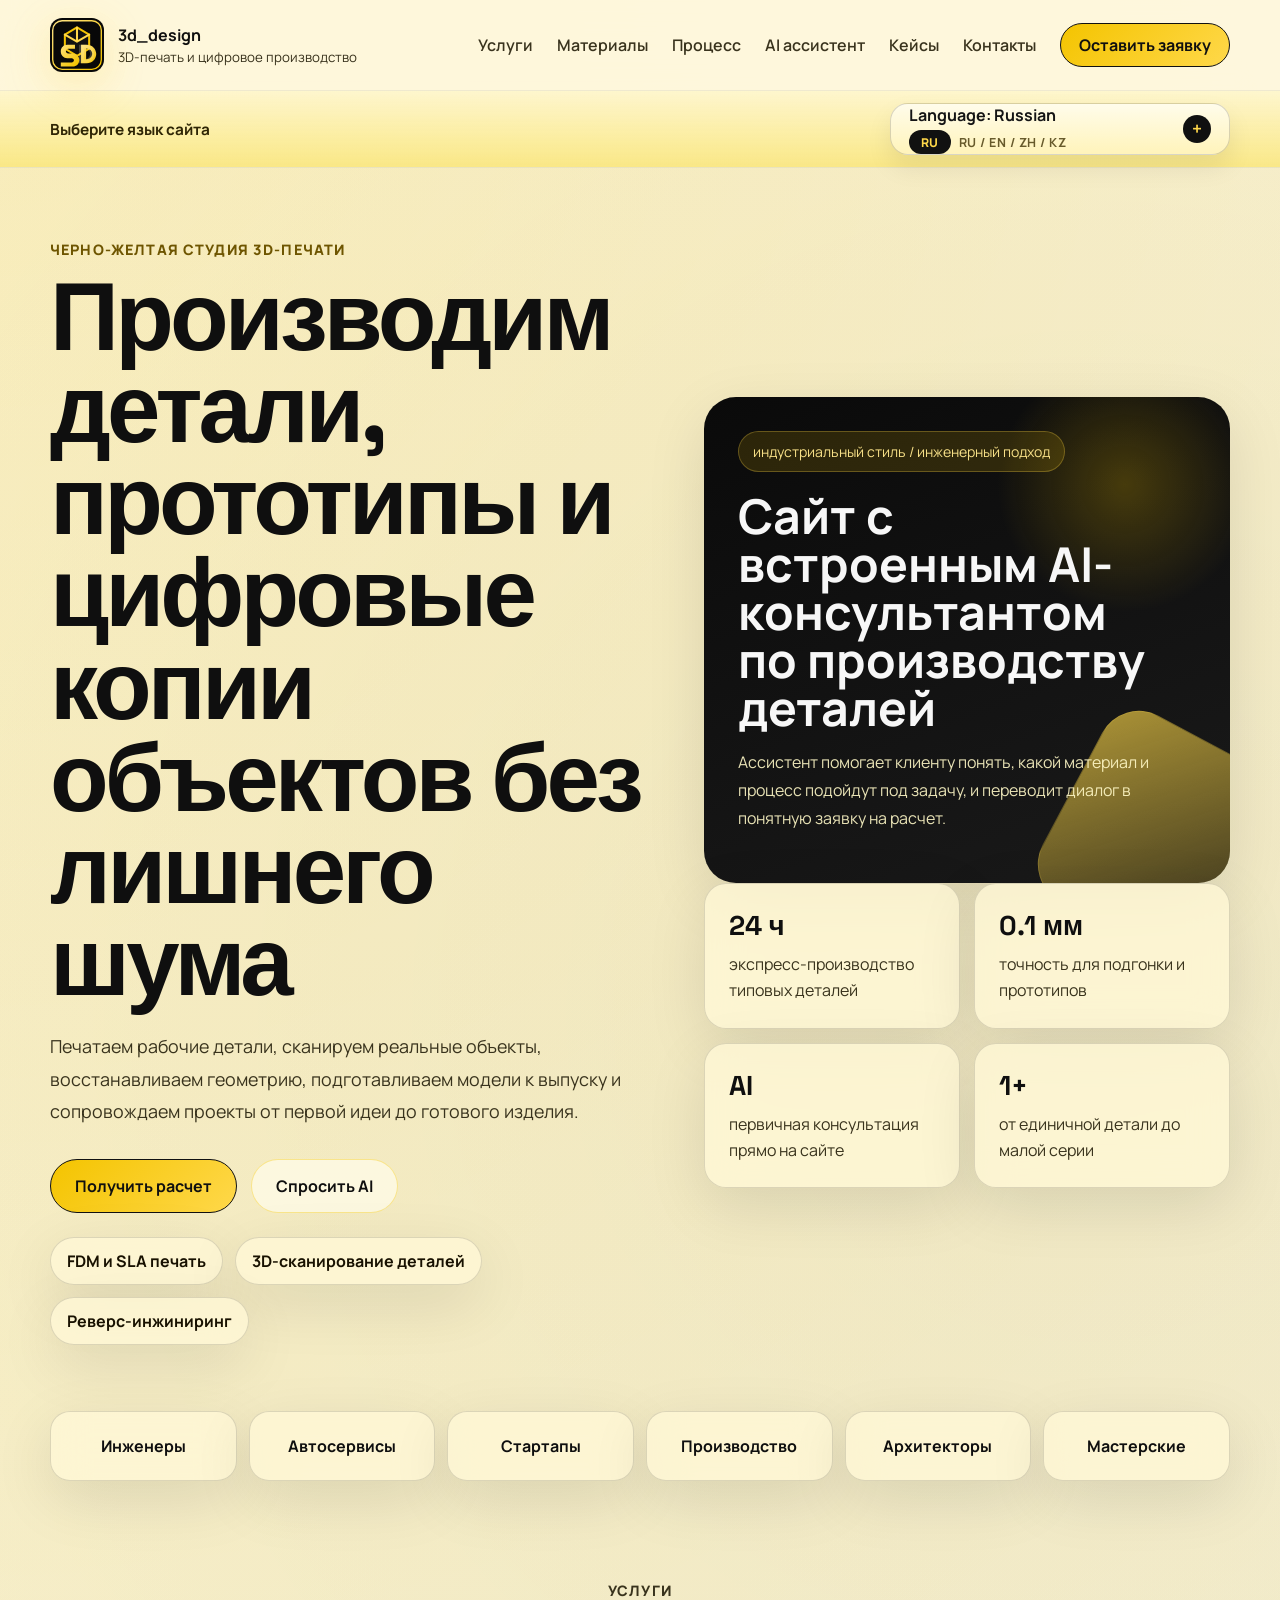
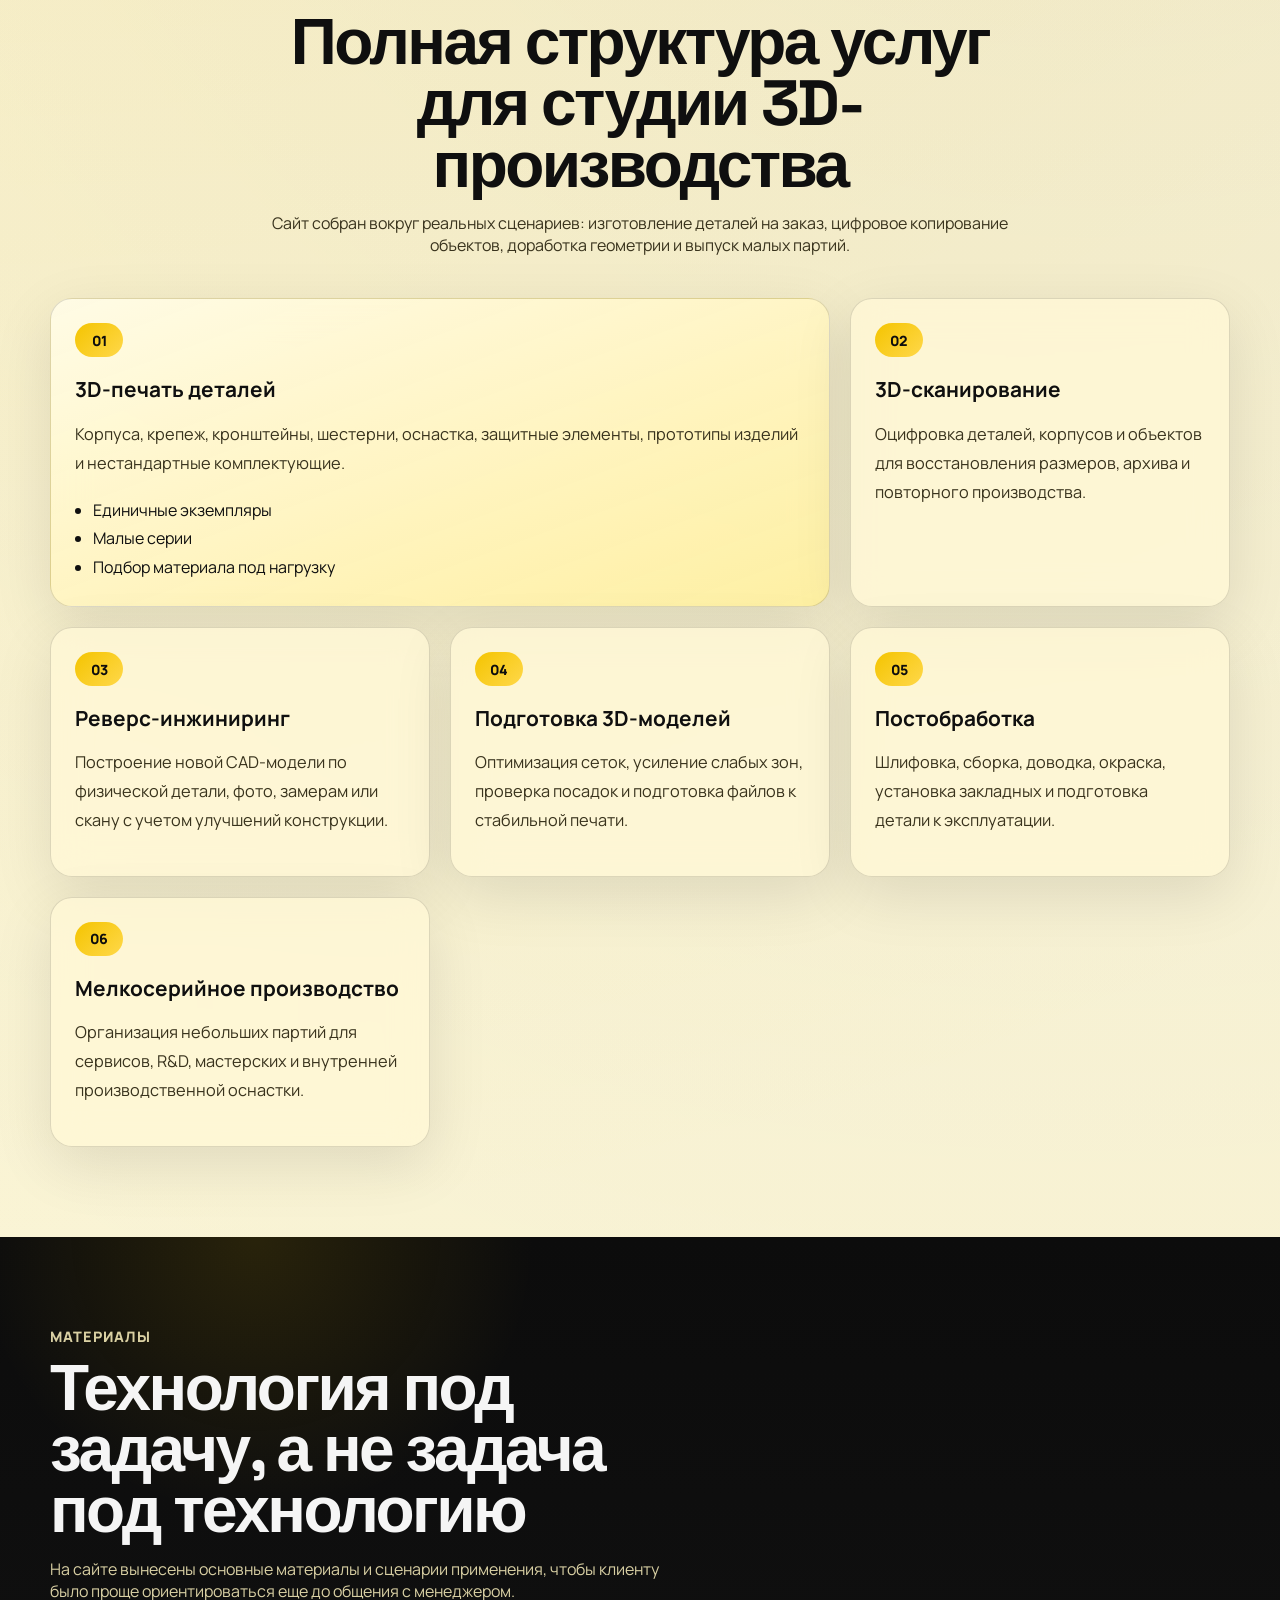
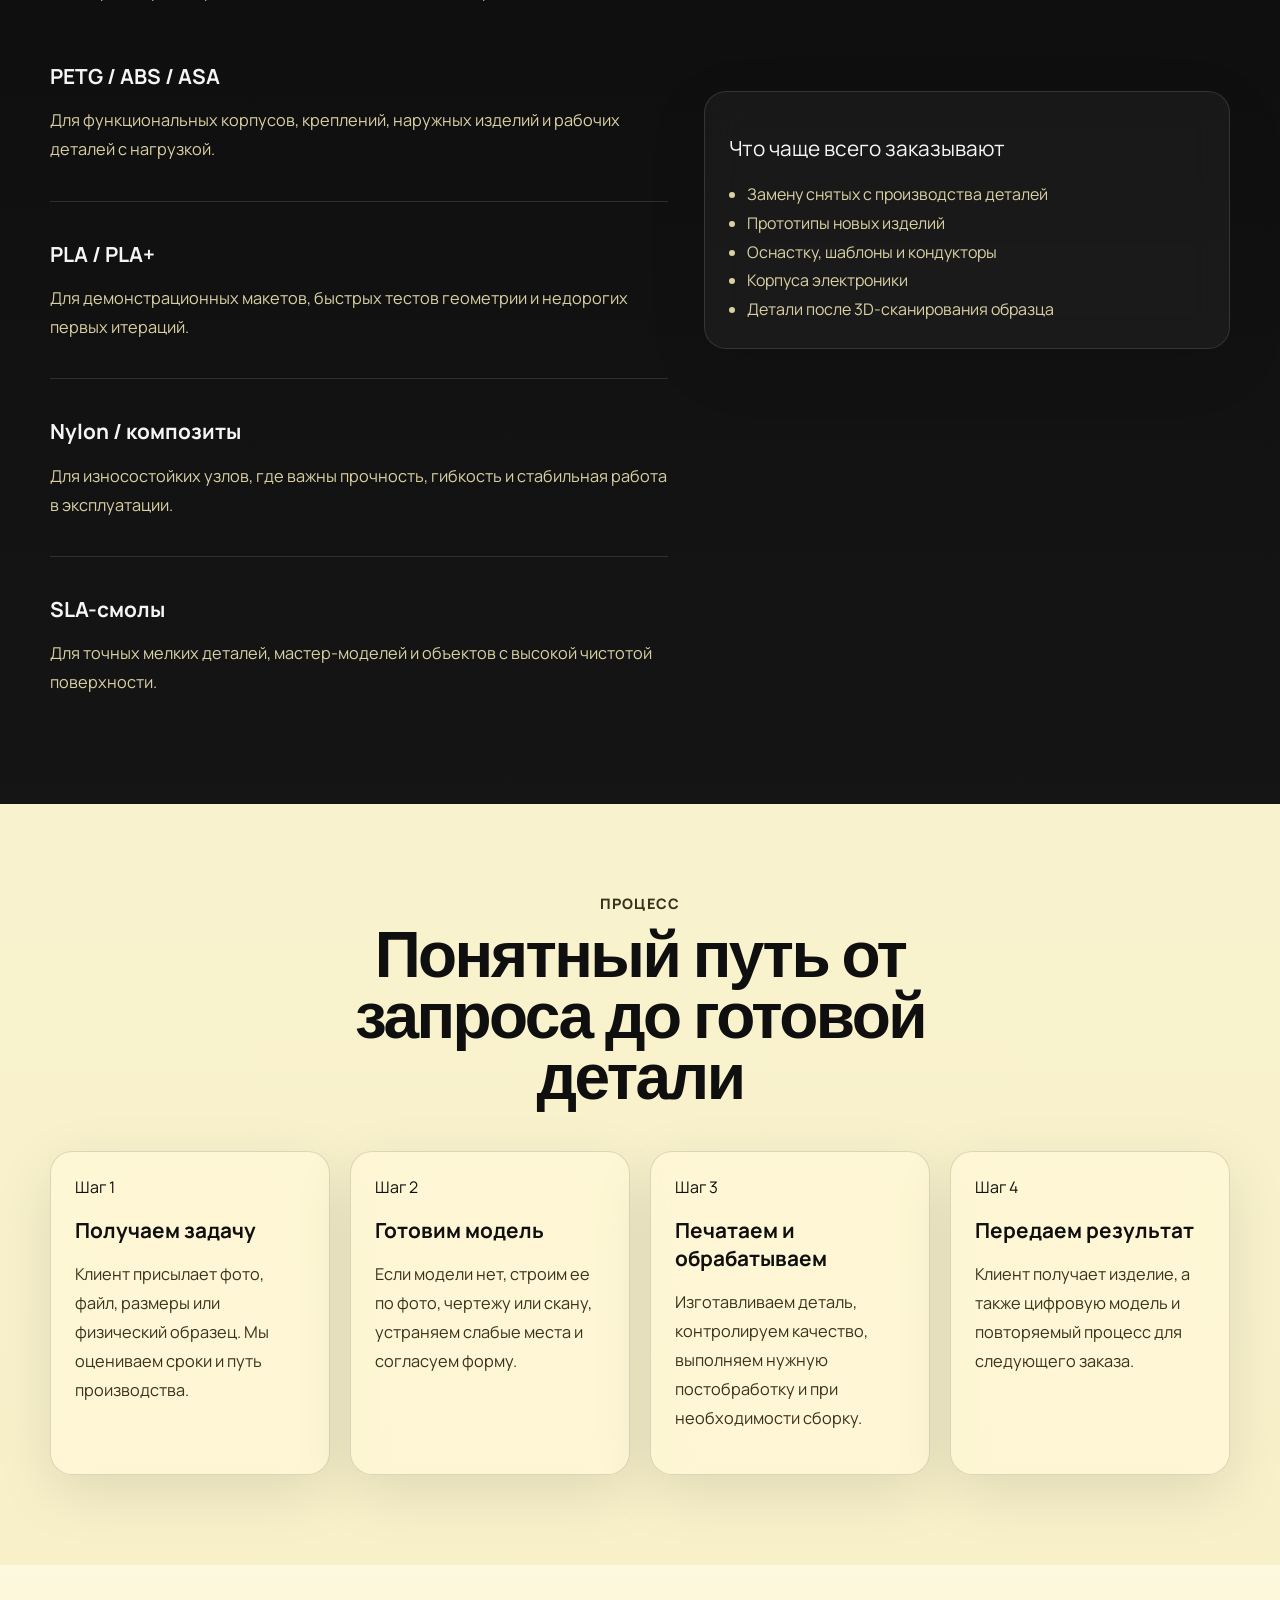
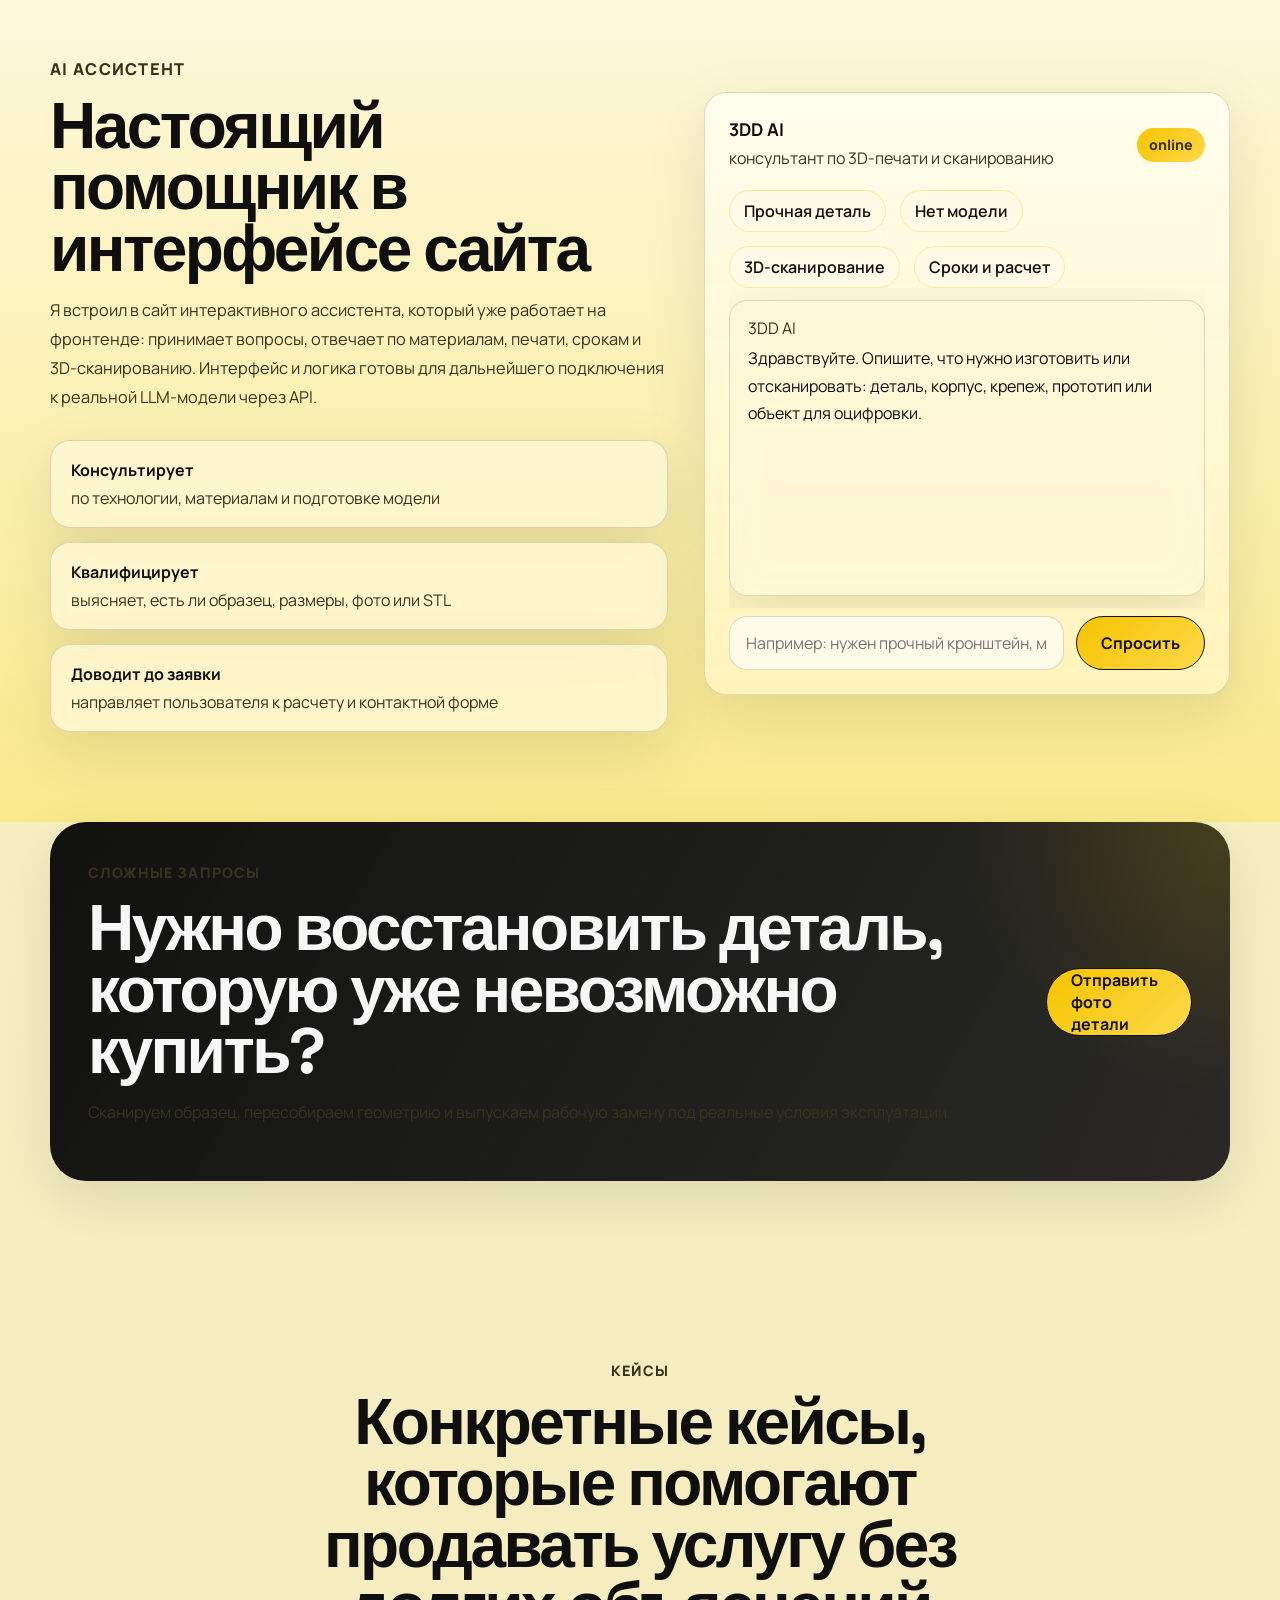
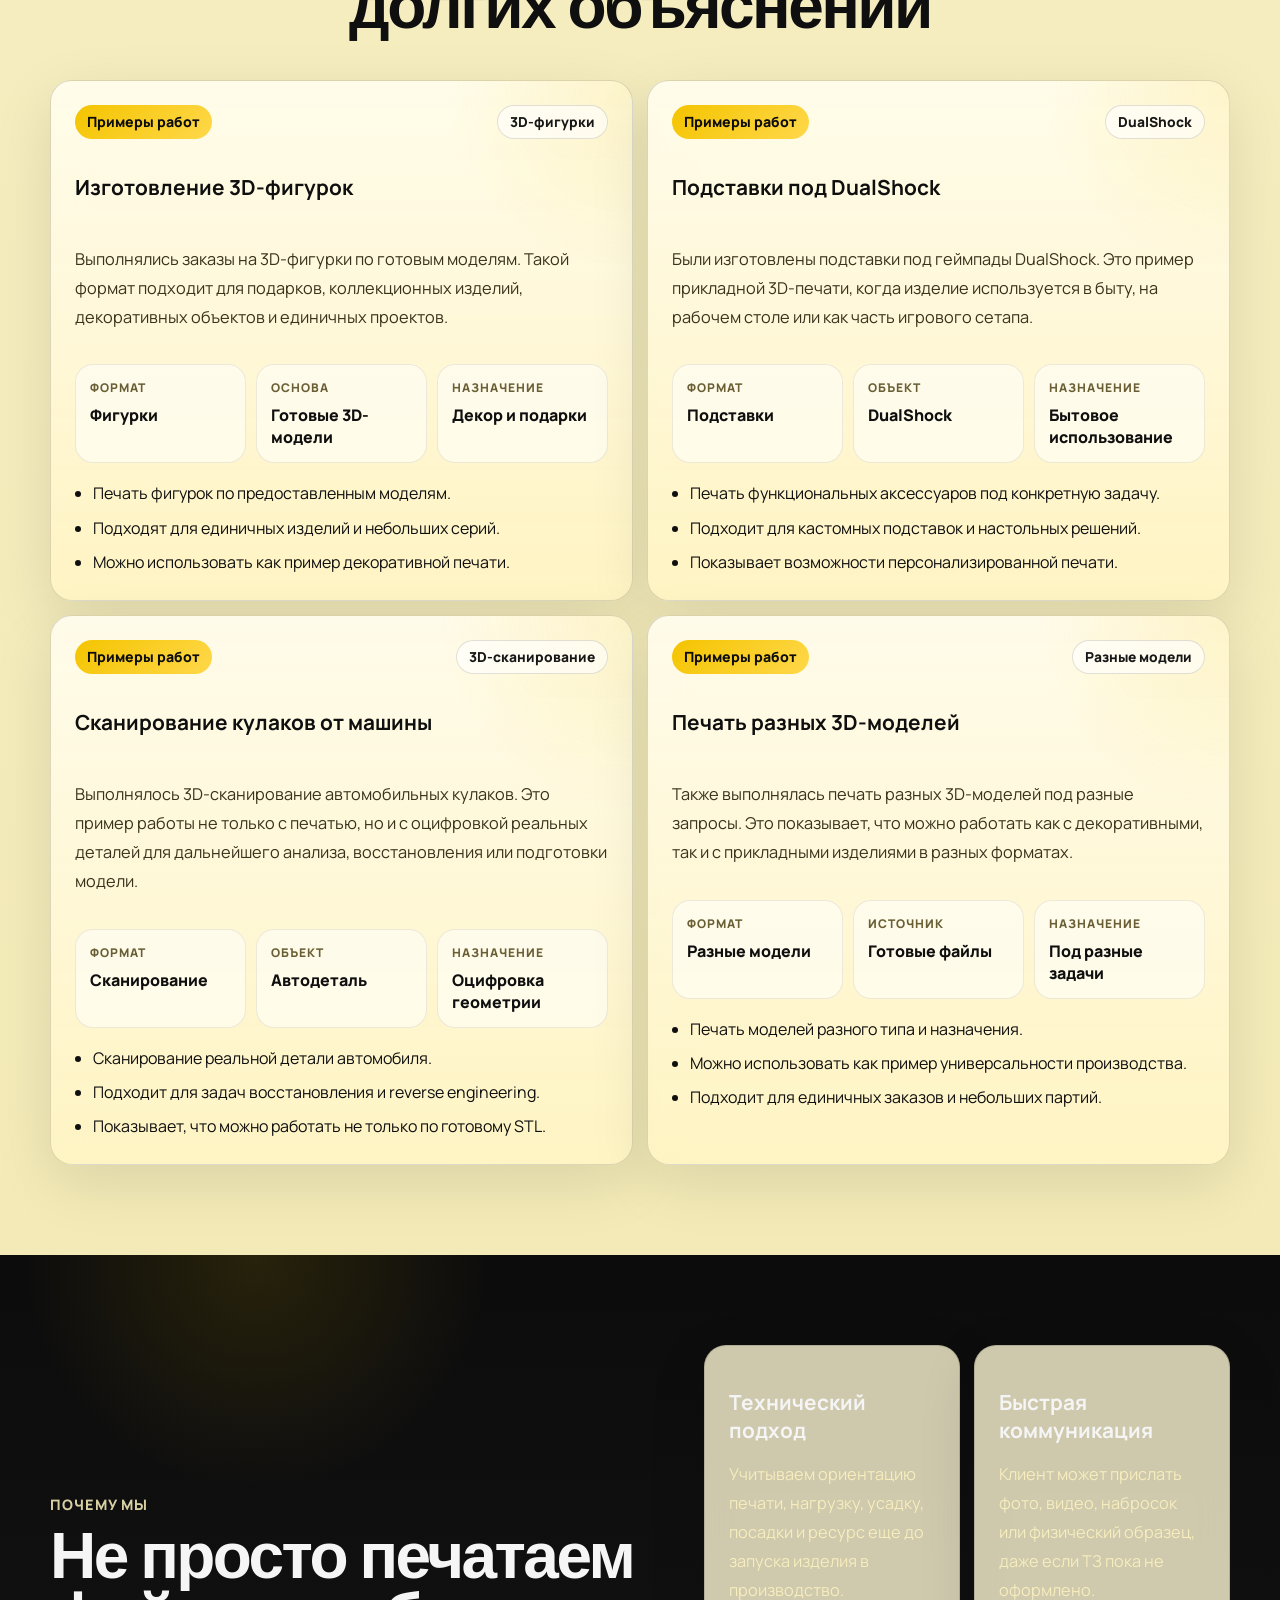
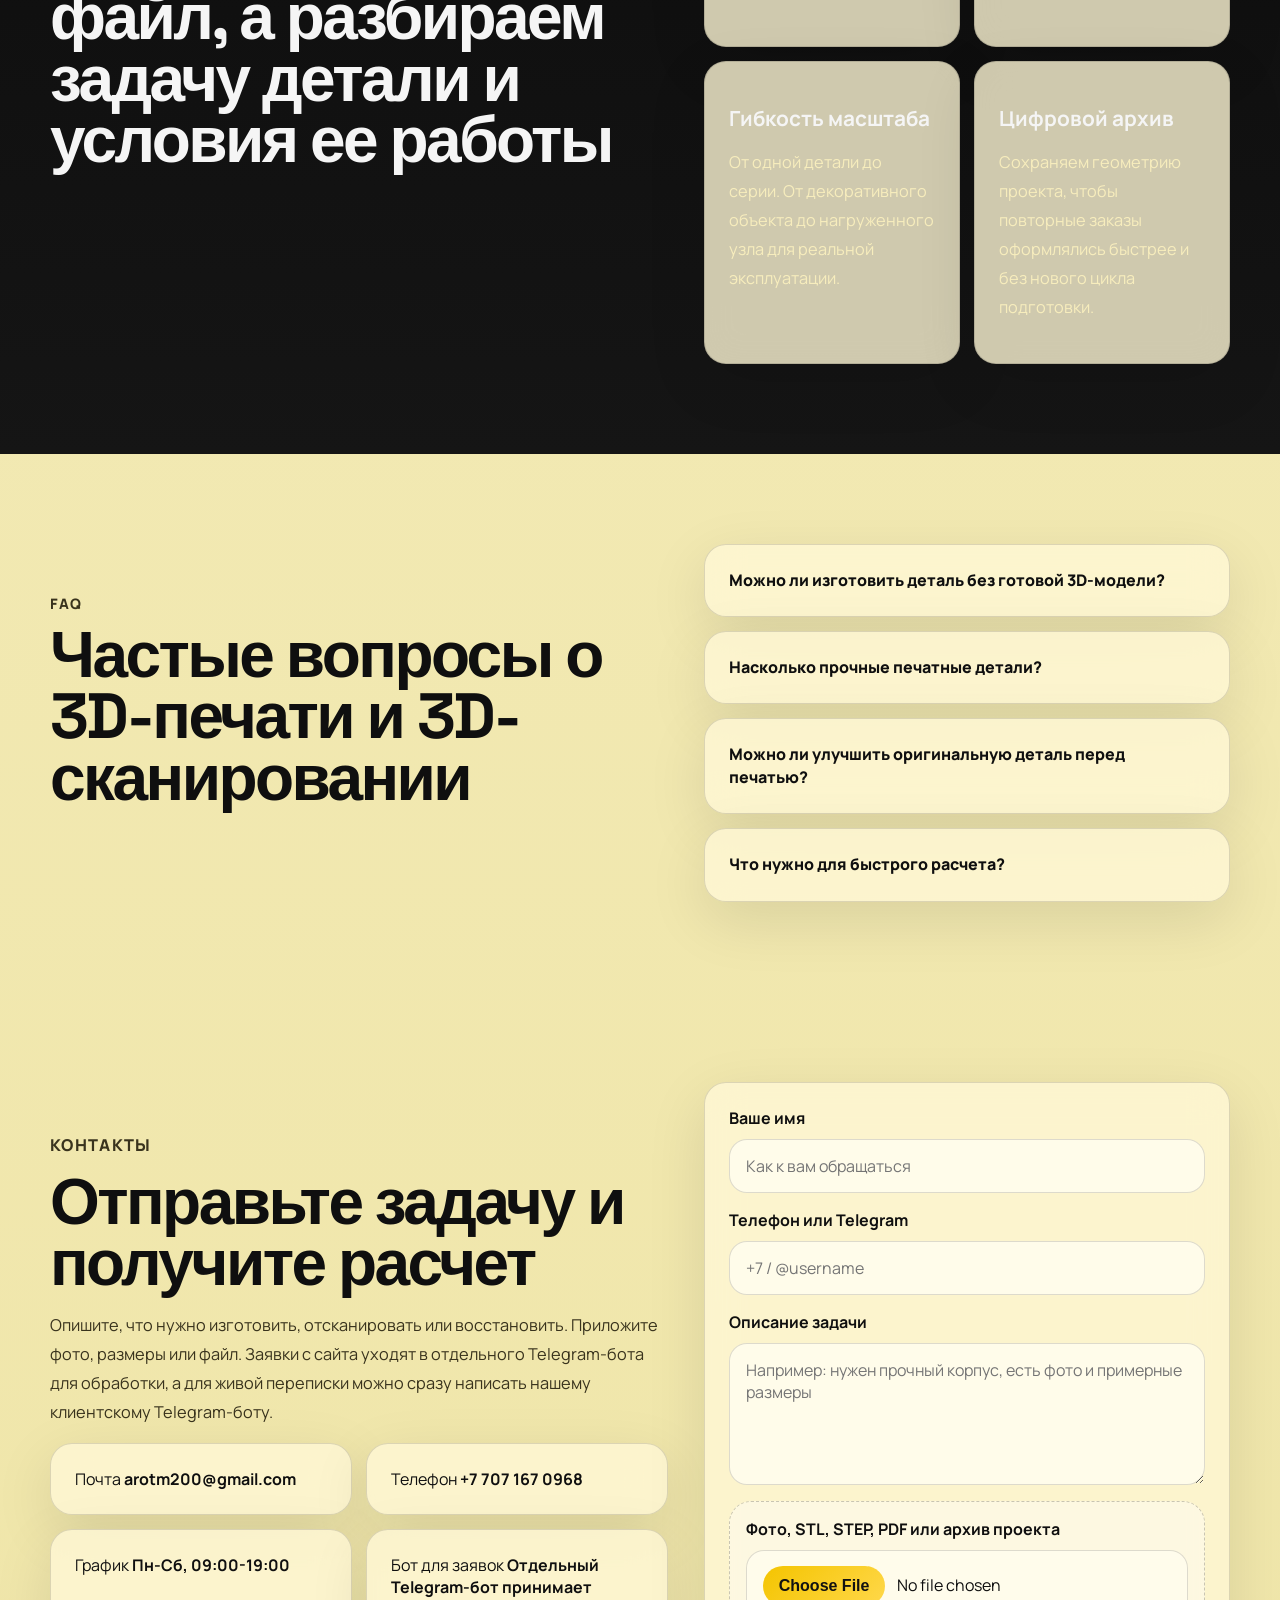
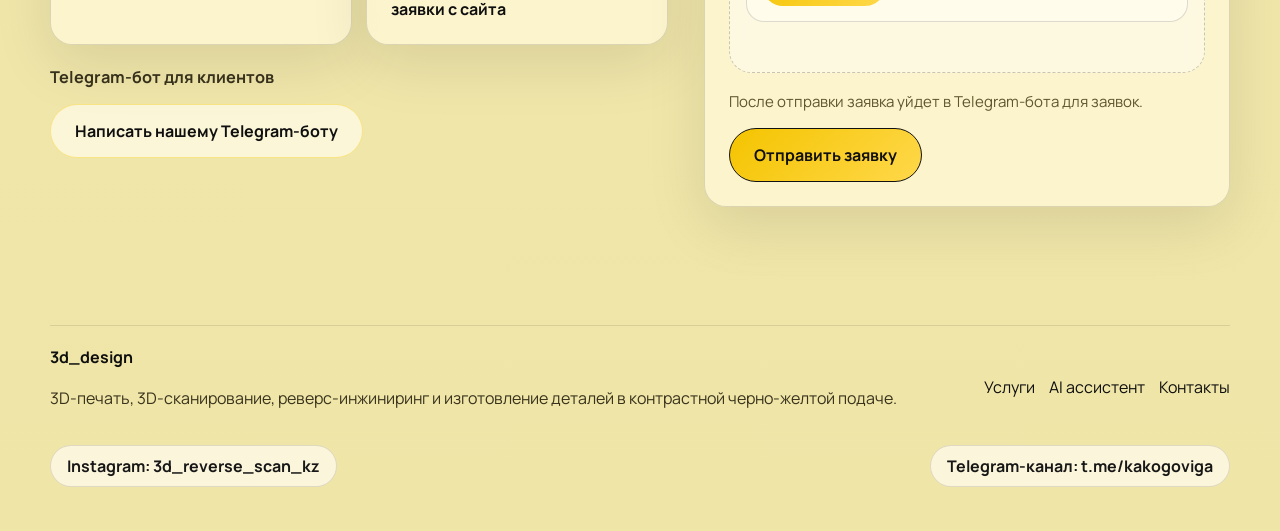
==== commit 45884ab6: "Finalize 3d_design website and deployment-ready setup" ====
--- a/index.html
+++ b/index.html
@@ -3,7 +3,7 @@
 <head>
   <meta charset="UTF-8">
   <meta name="viewport" content="width=device-width, initial-scale=1.0">
-  <title>PrintForge 3D | 3D-печать, 3D-сканирование и изготовление деталей</title>
+  <title>3d_design | 3D-печать, 3D-сканирование и изготовление деталей</title>
   <meta
     name="description"
     content="3D-печать деталей на заказ, 3D-сканирование, реверс-инжиниринг, прототипирование и мелкосерийное производство."
@@ -11,6 +11,7 @@
   <link rel="preconnect" href="https://fonts.googleapis.com">
   <link rel="preconnect" href="https://fonts.gstatic.com" crossorigin>
   <link href="https://fonts.googleapis.com/css2?family=Manrope:wght@400;500;600;700;800&family=Space+Grotesk:wght@500;700&display=swap" rel="stylesheet">
+  <link rel="icon" type="image/svg+xml" href="assets/3dd-emblem.svg">
   <link rel="stylesheet" href="css/style.css">
 </head>
 <body>
@@ -18,10 +19,12 @@
     <header class="site-header">
       <div class="container">
         <nav class="nav">
-          <a class="brand" href="#hero" aria-label="PrintForge 3D">
-            <span class="brand-mark">PF</span>
+          <a class="brand" href="#hero" aria-label="3d_design">
+            <span class="brand-mark">
+              <img src="assets/3dd-emblem.svg" alt="3d_design emblem">
+            </span>
             <span class="brand-text">
-              <strong>PrintForge 3D</strong>
+              <strong>3d_design</strong>
               <small>3D-печать и цифровое производство</small>
             </span>
           </a>
@@ -308,7 +311,7 @@
           <div class="assistant-card">
             <div class="assistant-head">
               <div>
-                <strong>Forge AI</strong>
+                <strong>3DD AI</strong>
                 <span>консультант по 3D-печати и сканированию</span>
               </div>
               <span class="assistant-status">online</span>
@@ -323,7 +326,7 @@
 
             <div class="assistant-chat" id="assistant-chat" aria-live="polite">
               <article class="chat-message chat-message-bot">
-                <span class="chat-role">Forge AI</span>
+                <span class="chat-role">3DD AI</span>
                 <p>Здравствуйте. Опишите, что нужно изготовить или отсканировать: деталь, корпус, крепеж, прототип или объект для оцифровки.</p>
               </article>
             </div>
@@ -353,31 +356,10 @@
         <div class="container">
           <div class="section-head">
             <p class="eyebrow">Кейсы</p>
-            <h2>Типовые проекты, для которых такой сайт подходит лучше всего</h2>
-          </div>
-
-          <div class="cases-grid">
-            <article class="case-card">
-              <span class="case-tag">Автосервис</span>
-              <h3>Крепеж и пластиковые элементы салона</h3>
-              <p>Восстановление сломанных клипс, кожухов, заглушек и переходников по образцу или части детали.</p>
-            </article>
-            <article class="case-card">
-              <span class="case-tag">Производство</span>
-              <h3>Оснастка и шаблоны для цеха</h3>
-              <p>Изготовление направляющих, кондукторов, защитных элементов и вспомогательных приспособлений.</p>
-            </article>
-            <article class="case-card">
-              <span class="case-tag">Стартап</span>
-              <h3>Корпуса устройств и прототипы</h3>
-              <p>Быстрые итерации геометрии и корпуса продукта до подготовки презентационной и рабочей версии.</p>
-            </article>
-            <article class="case-card">
-              <span class="case-tag">Архитектура</span>
-              <h3>Макеты и нестандартные элементы</h3>
-              <p>Печать деталей для выставок, макетов, интерьерных решений и визуальных презентаций.</p>
-            </article>
-          </div>
+            <h2>Конкретные кейсы, которые помогают продавать услугу без долгих объяснений</h2>
+          </div>
+
+          <div class="cases-grid" id="cases-grid"></div>
         </div>
       </section>
 
@@ -452,7 +434,8 @@
             <h2>Отправьте задачу и получите расчет</h2>
             <p>
               Опишите, что нужно изготовить, отсканировать или восстановить. Приложите фото, размеры
-              или файл, а сайт уже подготовлен для перевода лида в заявку через форму и AI-консультанта.
+              или файл. Заявки с сайта уходят в отдельного Telegram-бота для обработки, а для живой переписки
+              можно сразу написать нашему клиентскому Telegram-боту.
             </p>
 
             <div class="contact-cards">
@@ -468,24 +451,48 @@
                 <span>График</span>
                 <strong>Пн-Сб, 09:00-19:00</strong>
               </article>
-            </div>
-          </div>
-
-          <form class="contact-form" id="contact-form">
+              <article>
+                <span>Бот для заявок</span>
+                <strong>Отдельный Telegram-бот принимает заявки с сайта</strong>
+              </article>
+            </div>
+
+            <div class="contact-telegram-bot">
+              <p class="contact-telegram-bot-label">Telegram-бот для клиентов</p>
+              <a class="button button-secondary" href="https://t.me/Print_forge_client_bot" target="_blank" rel="noreferrer">
+                Написать нашему Telegram-боту
+              </a>
+            </div>
+          </div>
+
+          <form class="contact-form" id="contact-form" enctype="multipart/form-data" novalidate>
             <label>
               <span>Ваше имя</span>
-              <input type="text" name="name" placeholder="Как к вам обращаться">
+              <input type="text" name="name" placeholder="Как к вам обращаться" autocomplete="name">
             </label>
             <label>
               <span>Телефон или Telegram</span>
-              <input type="text" name="contact" placeholder="+7 / @username">
+              <input type="text" name="contact" placeholder="+7 / @username" autocomplete="tel" required>
             </label>
             <label>
               <span>Описание задачи</span>
-              <textarea name="task" rows="5" placeholder="Например: нужен прочный корпус, есть фото и примерные размеры"></textarea>
+              <textarea name="task" rows="5" placeholder="Например: нужен прочный корпус, есть фото и примерные размеры" required></textarea>
             </label>
-            <button class="button" type="submit">Отправить заявку</button>
-                      </form>
+            <label class="contact-upload" for="contact-file">
+              <span>Фото, STL, STEP, PDF или архив проекта</span>
+              <input
+                class="contact-file-input"
+                id="contact-file"
+                type="file"
+                name="attachment"
+                accept=".jpg,.jpeg,.png,.webp,.pdf,.stl,.step,.stp,.obj,.3mf,.zip"
+              >
+              <span class="contact-file-meta" id="contact-file-meta"></span>
+            </label>
+            <p class="form-helper">После отправки заявка уйдет в Telegram-бота для заявок.</p>
+            <p class="form-status" id="contact-status" aria-live="polite"></p>
+            <button class="button" id="contact-submit" type="submit">Отправить заявку</button>
+          </form>
         </div>
       </section>
     </main>
@@ -493,7 +500,7 @@
     <footer class="site-footer">
       <div class="container footer-content">
         <div>
-          <strong>PrintForge 3D</strong>
+          <strong>3d_design</strong>
           <p>3D-печать, 3D-сканирование, реверс-инжиниринг и изготовление деталей в контрастной черно-желтой подаче.</p>
         </div>
         <div class="footer-links">
@@ -501,6 +508,10 @@
           <a href="#assistant">AI ассистент</a>
           <a href="#contact">Контакты</a>
         </div>
+      </div>
+      <div class="container footer-socials">
+        <a href="https://www.instagram.com/3d_reverse_scan_kz/" target="_blank" rel="noreferrer">Instagram: 3d_reverse_scan_kz</a>
+        <a href="https://t.me/kakogoviga" target="_blank" rel="noreferrer">Telegram-канал: t.me/kakogoviga</a>
       </div>
     </footer>
   </div>
--- a/css/style.css
+++ b/css/style.css
@@ -383,16 +383,19 @@
 }
 
 .brand-mark {
-  width: 48px;
-  height: 48px;
-  display: grid;
-  place-items: center;
-  border-radius: 14px;
-  background: linear-gradient(135deg, #f4c400, #ffdf5e);
-  color: #080808;
-  font-family: "Space Grotesk", sans-serif;
-  font-weight: 700;
-  box-shadow: 0 12px 24px rgba(244, 196, 0, 0.26);
+  width: 54px;
+  height: 54px;
+  display: inline-flex;
+  align-items: center;
+  justify-content: center;
+  flex-shrink: 0;
+}
+
+.brand-mark img {
+  width: 100%;
+  height: 100%;
+  display: block;
+  filter: drop-shadow(0 12px 24px rgba(244, 196, 0, 0.22));
 }
 
 .brand-text {
@@ -804,6 +807,81 @@
   line-height: 1.8;
 }
 
+.case-card-detailed {
+  overflow: visible;
+  padding: 24px;
+  height: 100%;
+  background:
+    radial-gradient(circle at top right, rgba(244, 196, 0, 0.14), transparent 24%),
+    linear-gradient(180deg, rgba(255, 252, 236, 0.96), rgba(255, 244, 196, 0.92));
+}
+
+.case-content {
+  display: grid;
+  gap: 16px;
+  padding: 0;
+}
+
+.case-topline {
+  display: flex;
+  align-items: center;
+  justify-content: space-between;
+  gap: 12px;
+  flex-wrap: wrap;
+}
+
+.case-status {
+  display: inline-flex;
+  align-items: center;
+  justify-content: center;
+  min-height: 34px;
+  padding: 0 12px;
+  border-radius: 999px;
+  border: 1px solid rgba(15, 15, 15, 0.12);
+  background: rgba(255, 255, 255, 0.62);
+  color: #171717;
+  font-size: 0.86rem;
+  font-weight: 800;
+}
+
+.case-metrics {
+  display: grid;
+  grid-template-columns: repeat(3, minmax(0, 1fr));
+  gap: 10px;
+  margin: 0;
+}
+
+.case-metrics div {
+  padding: 14px;
+  border-radius: 18px;
+  border: 1px solid rgba(15, 15, 15, 0.08);
+  background: rgba(255, 255, 255, 0.54);
+}
+
+.case-metrics dt {
+  color: #6a5f34;
+  font-size: 0.75rem;
+  font-weight: 800;
+  letter-spacing: 0.08em;
+  text-transform: uppercase;
+}
+
+.case-metrics dd {
+  margin: 8px 0 0;
+  color: #0f0f0f;
+  font-weight: 800;
+}
+
+.case-bullets {
+  margin: 0;
+  padding-left: 18px;
+  line-height: 1.76;
+}
+
+.case-bullets li + li {
+  margin-top: 6px;
+}
+
 .material-list {
   display: grid;
   gap: 20px;
@@ -871,7 +949,8 @@
 
 .assistant-head span,
 .assistant-note,
-.form-note {
+.form-note,
+.form-helper {
   line-height: 1.7;
 }
 
@@ -1000,12 +1079,106 @@
   margin-bottom: 16px;
 }
 
+.contact-form button[disabled] {
+  opacity: 0.72;
+  cursor: wait;
+}
+
 .contact-form span {
   font-weight: 700;
 }
 
 .contact-form textarea {
   resize: vertical;
+}
+
+.contact-telegram-bot {
+  margin-top: 18px;
+  display: grid;
+  gap: 12px;
+  justify-items: flex-start;
+}
+
+.contact-telegram-bot-label {
+  margin: 0;
+  color: #5f562f;
+  font-weight: 700;
+}
+
+.contact-upload {
+  padding: 16px;
+  border: 1px dashed rgba(15, 15, 15, 0.22);
+  border-radius: 22px;
+  background: rgba(255, 255, 255, 0.38);
+}
+
+.contact-file-input {
+  width: 100%;
+  padding: 0;
+  border: 0;
+  background: transparent;
+  color: #181100;
+}
+
+.contact-file-input::file-selector-button {
+  margin-right: 12px;
+  padding: 11px 16px;
+  border: 0;
+  border-radius: 999px;
+  background: linear-gradient(135deg, var(--accent), var(--accent-strong));
+  color: #121212;
+  font-weight: 800;
+  cursor: pointer;
+}
+
+.contact-file-meta {
+  margin: 0;
+  color: #5f562f;
+  line-height: 1.7;
+}
+
+.contact-file-meta {
+  display: block;
+  min-height: 1.5em;
+  font-weight: 500;
+}
+
+.form-helper {
+  margin: 0 0 14px;
+  color: #5f562f;
+  font-size: 0.94rem;
+}
+
+.form-status {
+  display: none;
+  margin: 0 0 14px;
+  padding: 14px 16px;
+  border-radius: 18px;
+  border: 1px solid transparent;
+  line-height: 1.6;
+  font-weight: 700;
+}
+
+.form-status.is-visible {
+  display: block;
+}
+
+.form-status.is-info {
+  background: rgba(17, 17, 17, 0.06);
+  border-color: rgba(17, 17, 17, 0.1);
+  color: #2f2f2f;
+}
+
+.form-status.is-success {
+  background: rgba(107, 176, 63, 0.14);
+  border-color: rgba(107, 176, 63, 0.28);
+  color: #284f13;
+}
+
+.form-status.is-error {
+  background: rgba(177, 49, 49, 0.12);
+  border-color: rgba(177, 49, 49, 0.24);
+  color: #7a1e1e;
 }
 
 .site-footer {
@@ -1019,6 +1192,27 @@
   gap: 24px;
   padding-top: 20px;
   border-top: 1px solid rgba(0, 0, 0, 0.1);
+}
+
+.footer-socials {
+  display: flex;
+  flex-wrap: wrap;
+  align-items: center;
+  justify-content: space-between;
+  gap: 12px;
+  padding-top: 16px;
+}
+
+.footer-socials a {
+  display: inline-flex;
+  align-items: center;
+  min-height: 42px;
+  padding: 0 16px;
+  border: 1px solid rgba(15, 15, 15, 0.12);
+  border-radius: 999px;
+  background: rgba(255, 252, 236, 0.76);
+  color: #171717;
+  font-weight: 700;
 }
 
 .fade-in {
@@ -1063,6 +1257,10 @@
   .cta-banner {
     flex-direction: column;
     align-items: flex-start;
+  }
+
+  .case-metrics {
+    grid-template-columns: repeat(2, minmax(0, 1fr));
   }
 }
 
@@ -1133,9 +1331,19 @@
     grid-template-columns: 1fr;
   }
 
+  .case-metrics {
+    grid-template-columns: repeat(2, minmax(0, 1fr));
+  }
+
   .footer-content {
     flex-direction: column;
     align-items: flex-start;
+  }
+
+  .footer-socials {
+    flex-direction: column;
+    align-items: stretch;
+    justify-content: flex-start;
   }
 }
 
@@ -1170,4 +1378,8 @@
   .button-secondary {
     width: 100%;
   }
-}
+
+  .case-metrics {
+    grid-template-columns: 1fr;
+  }
+}
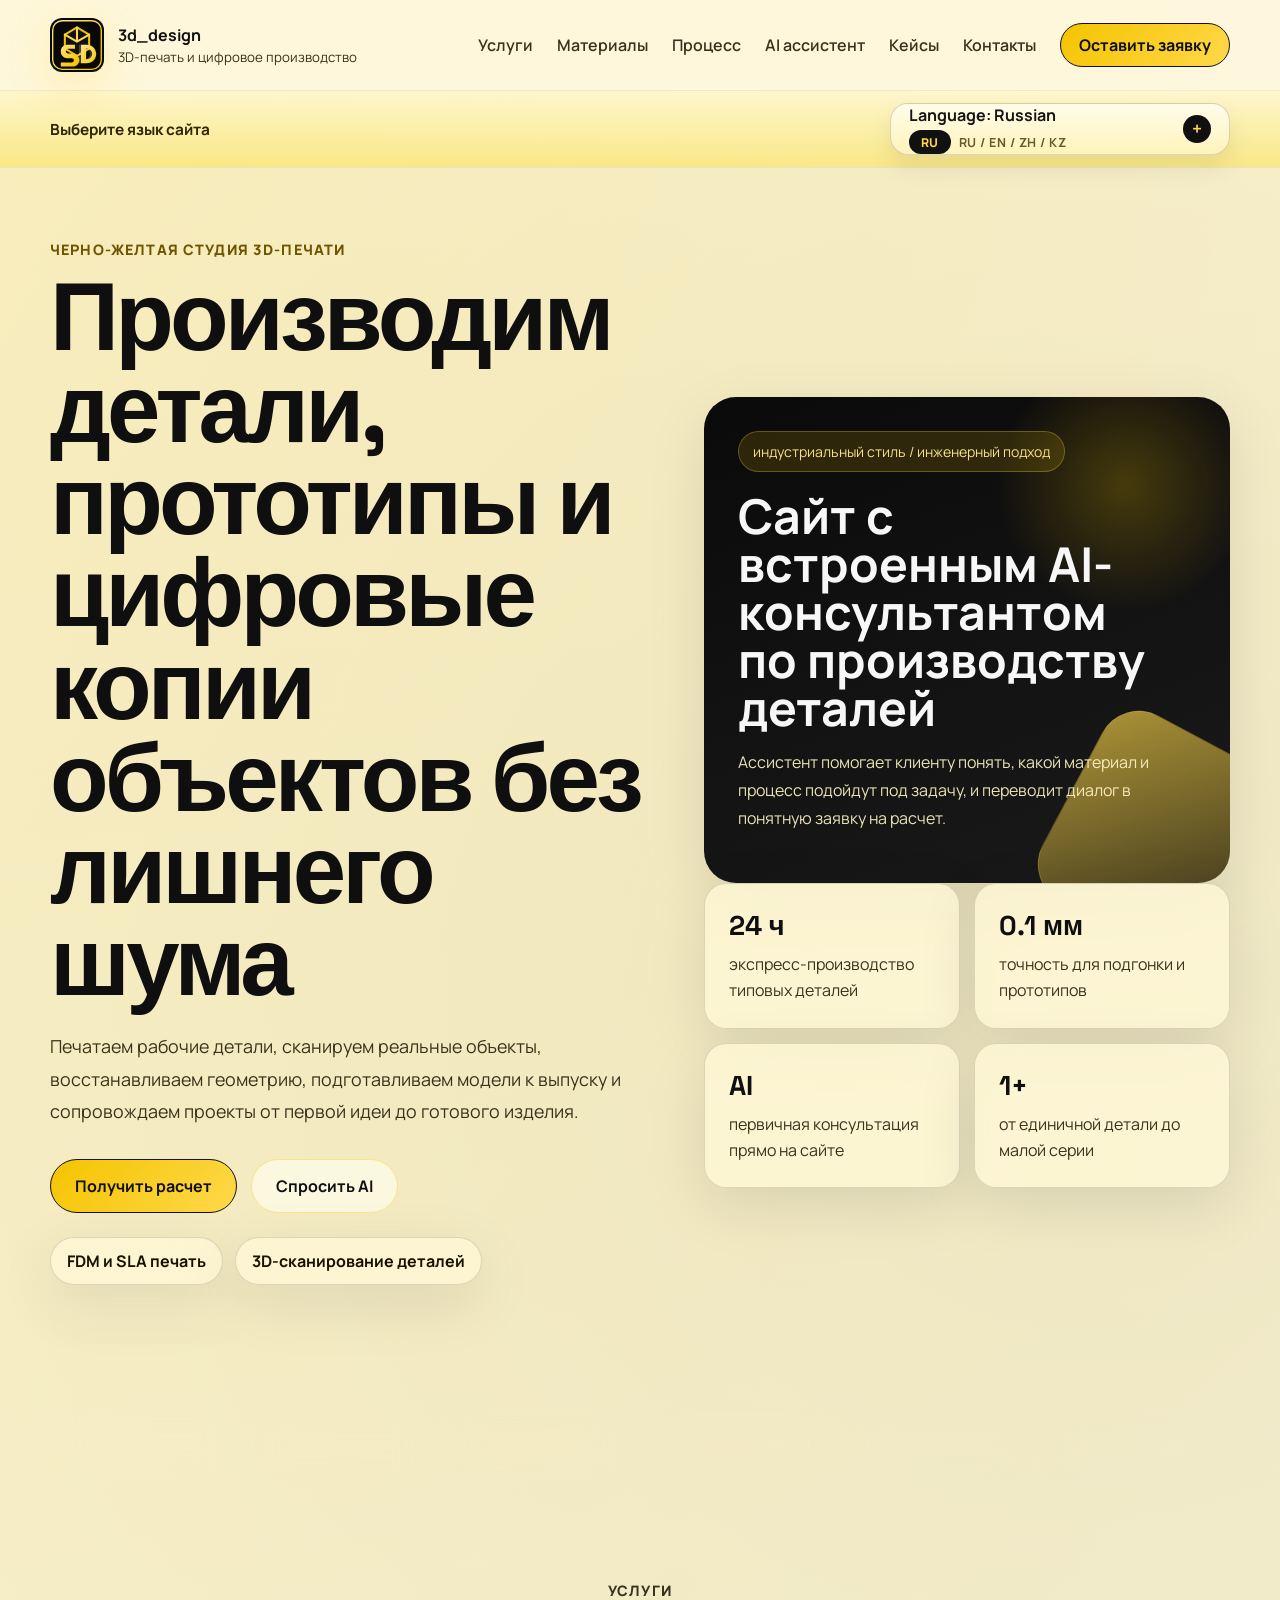
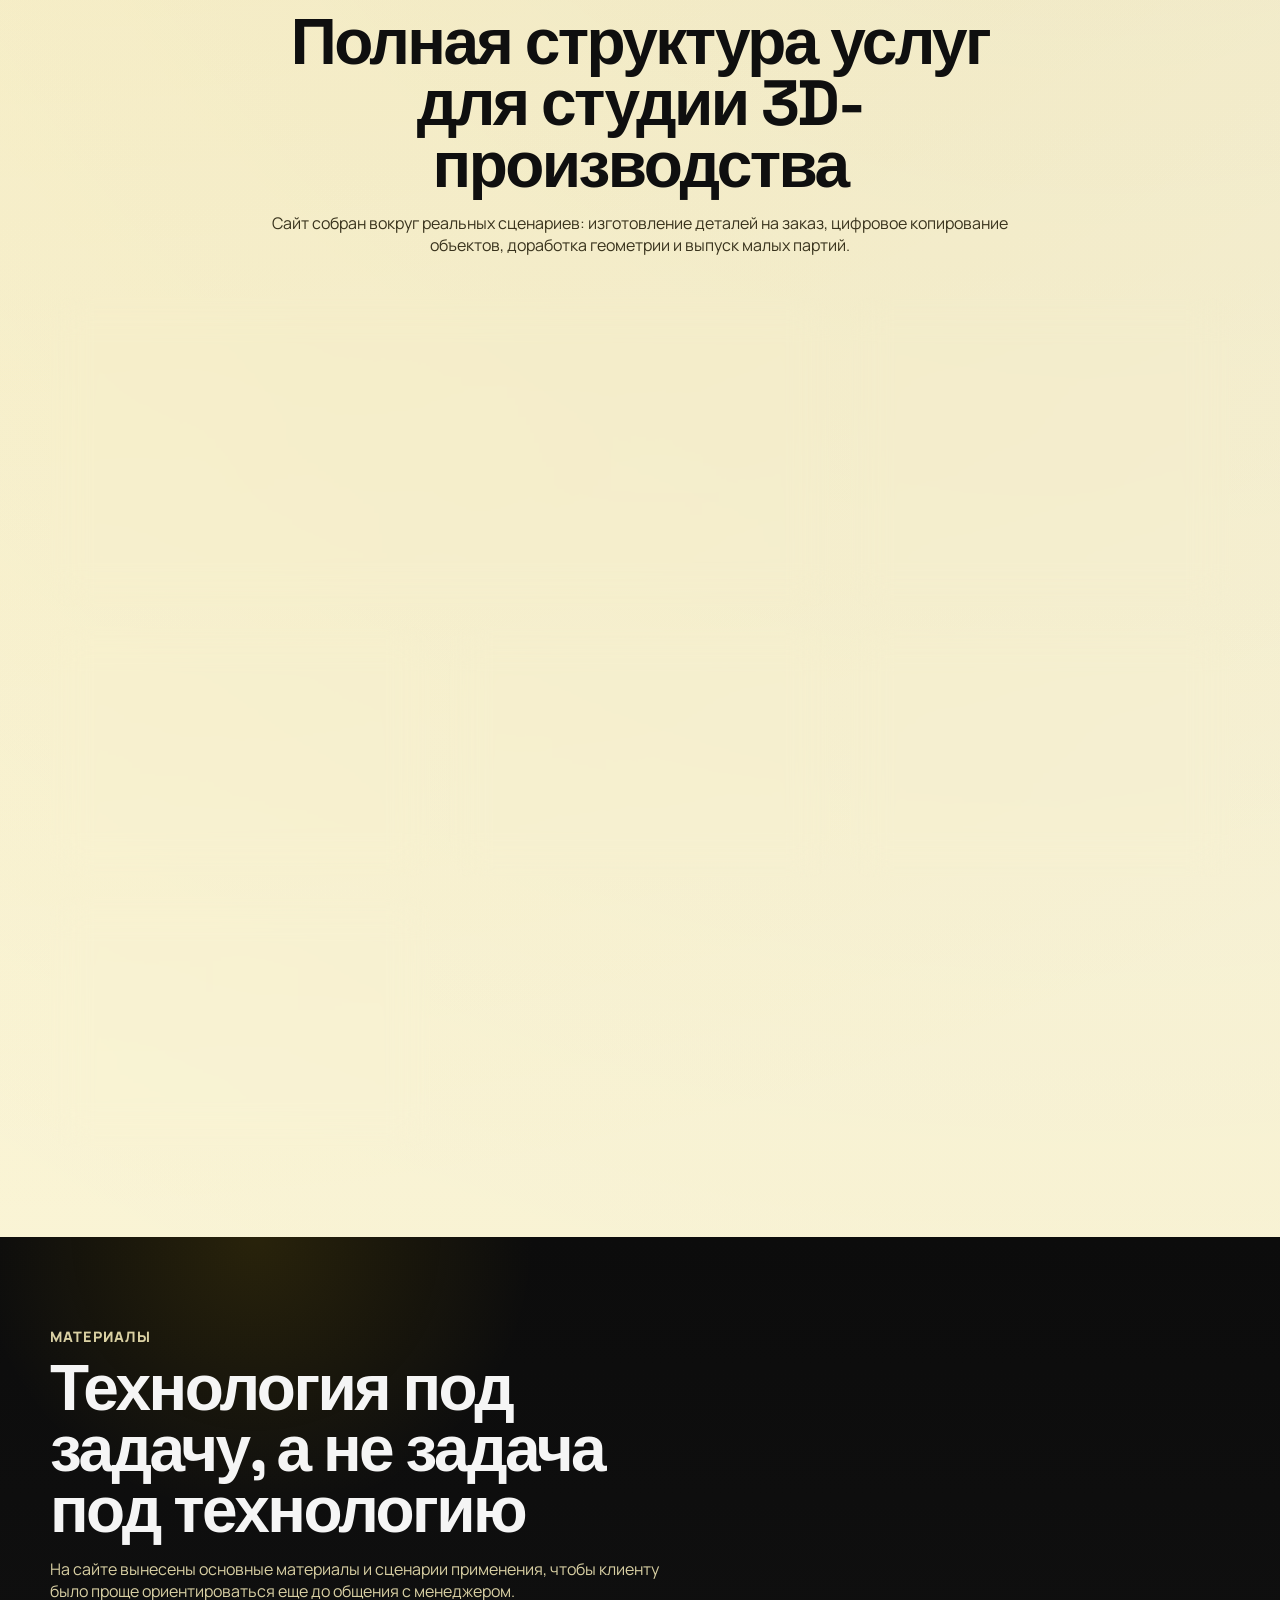
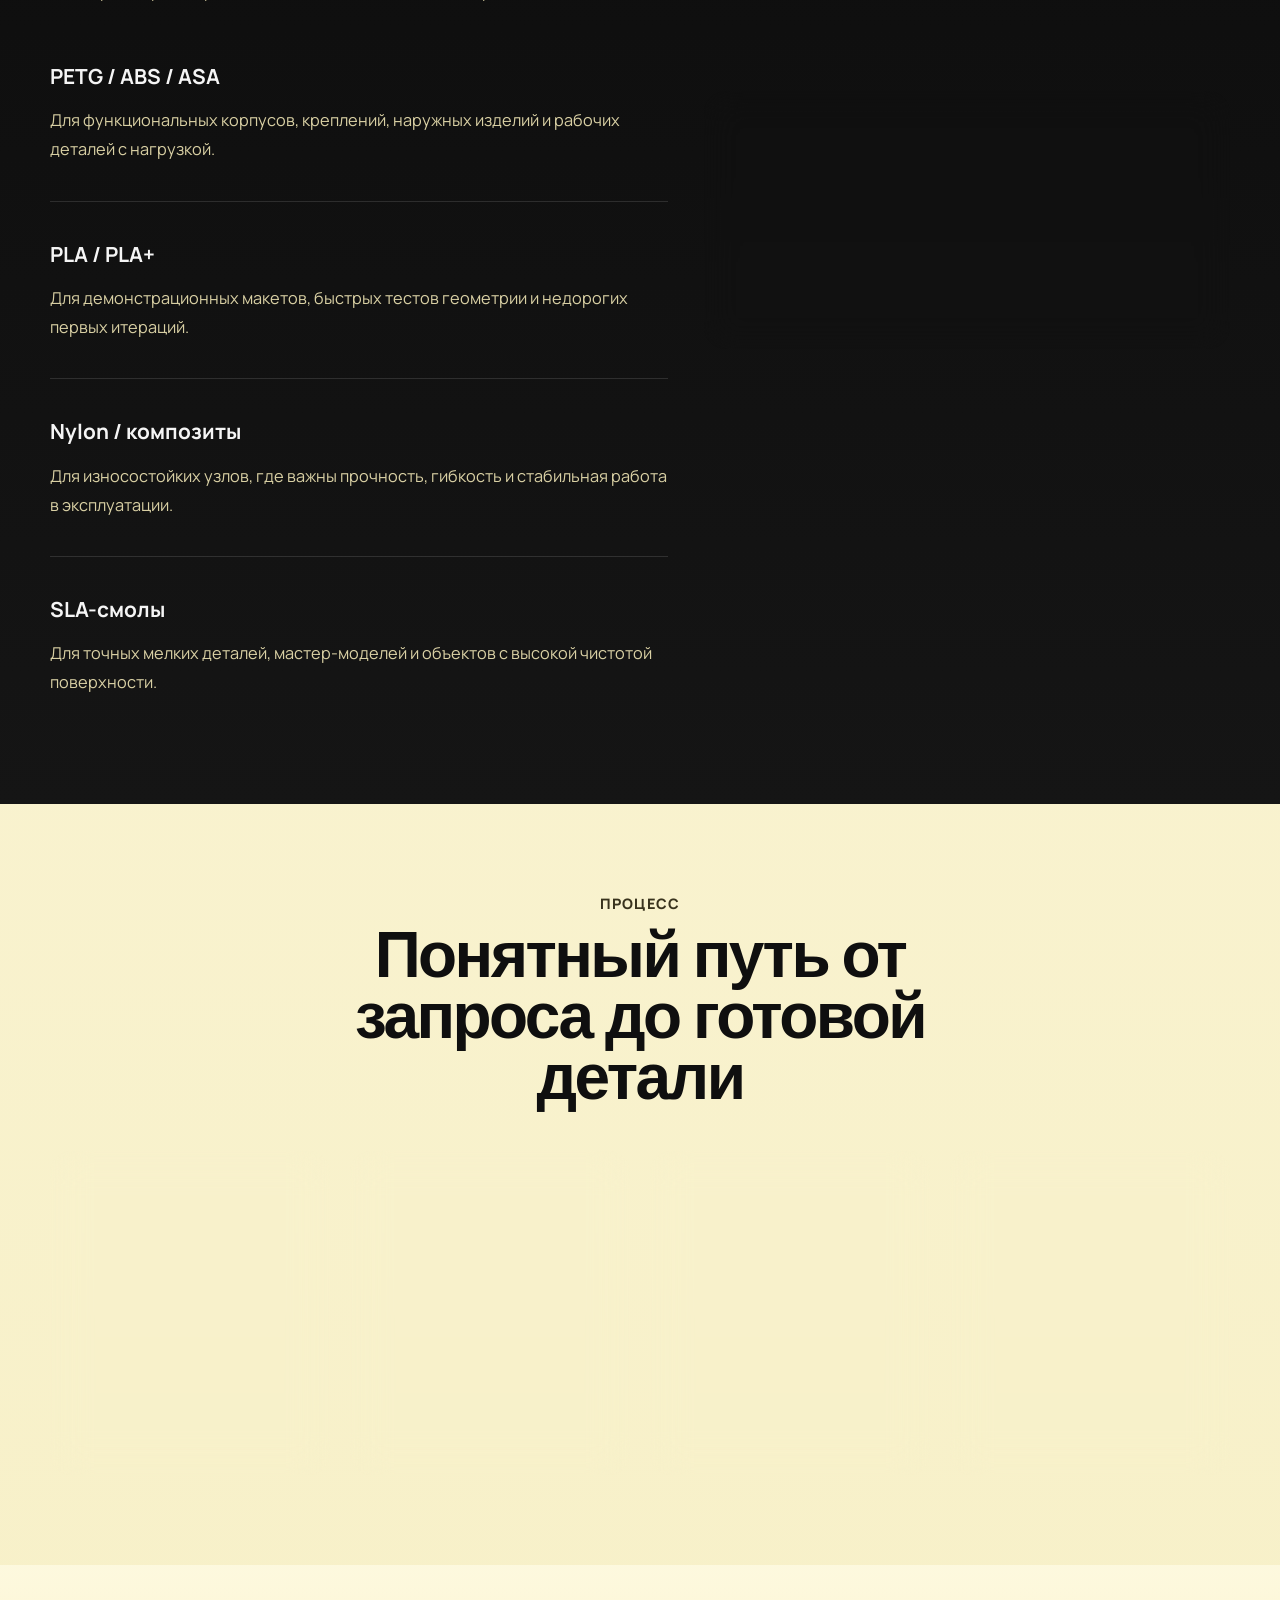
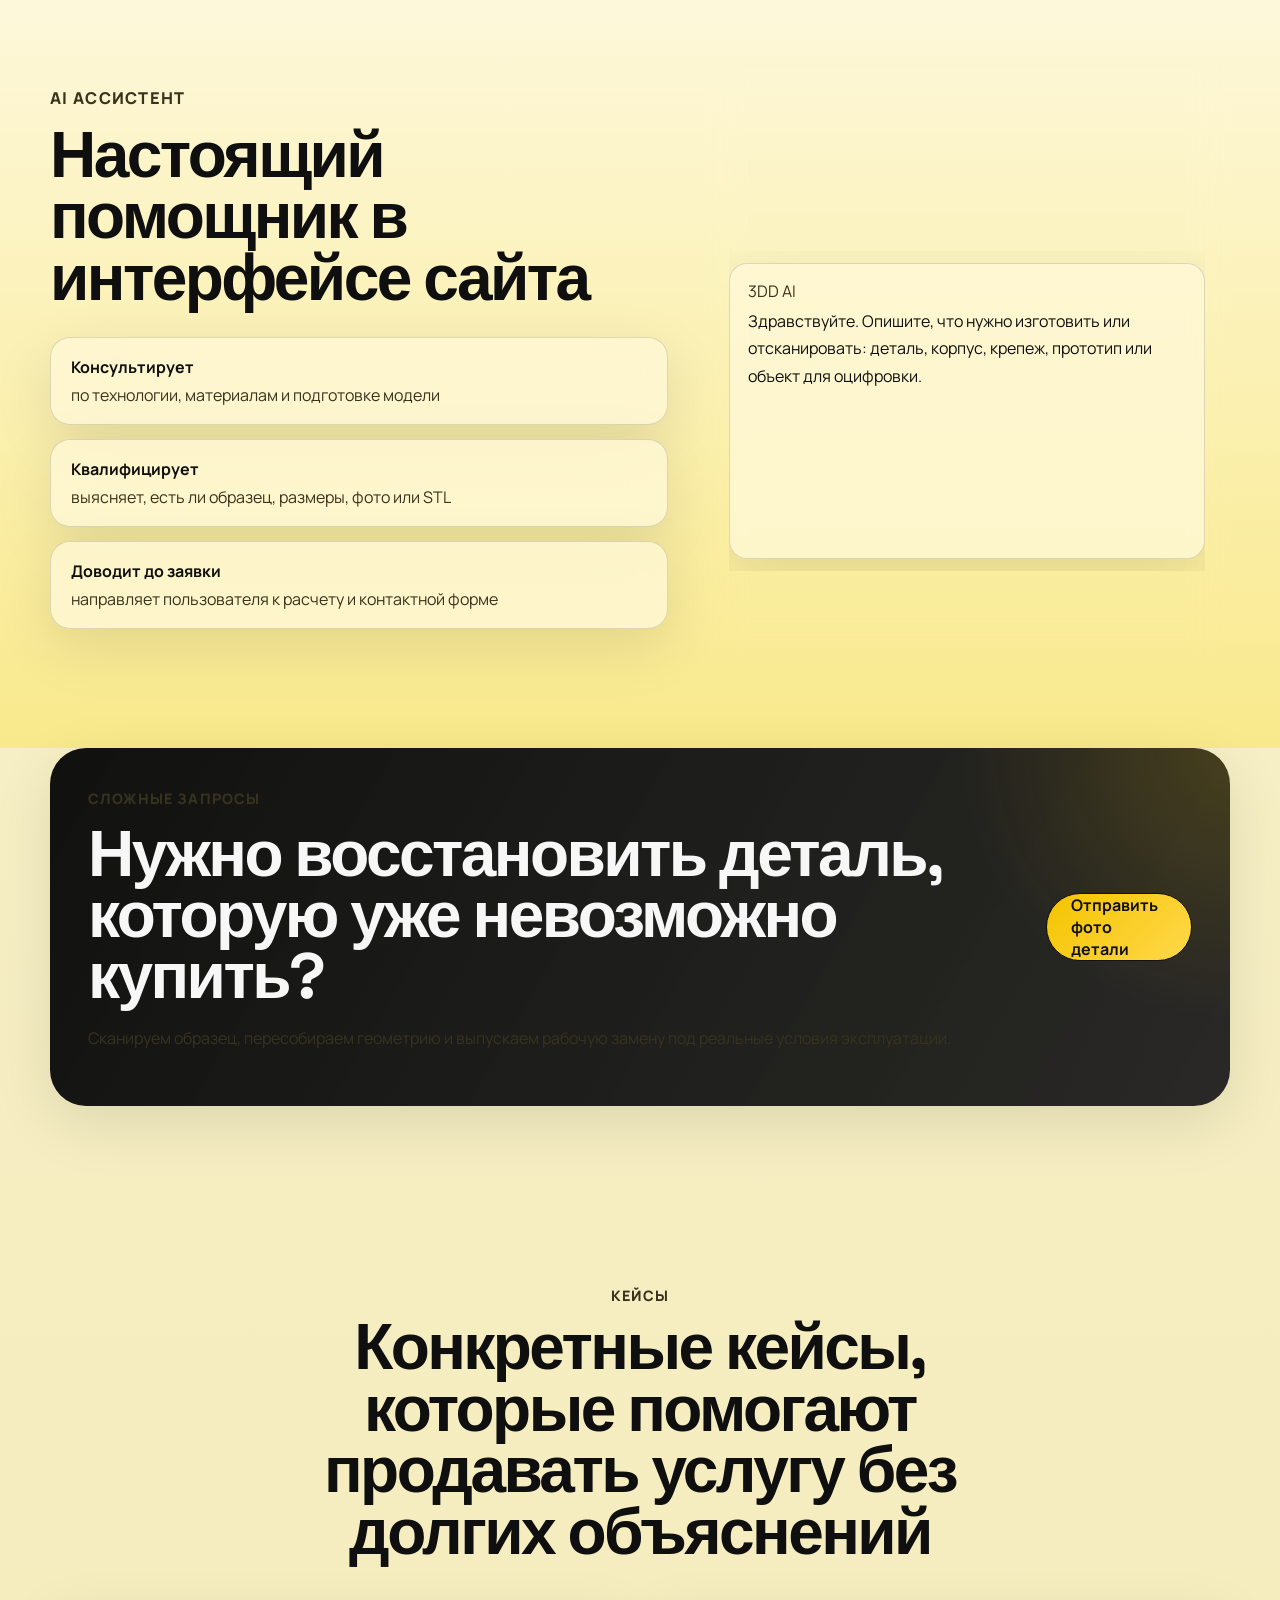
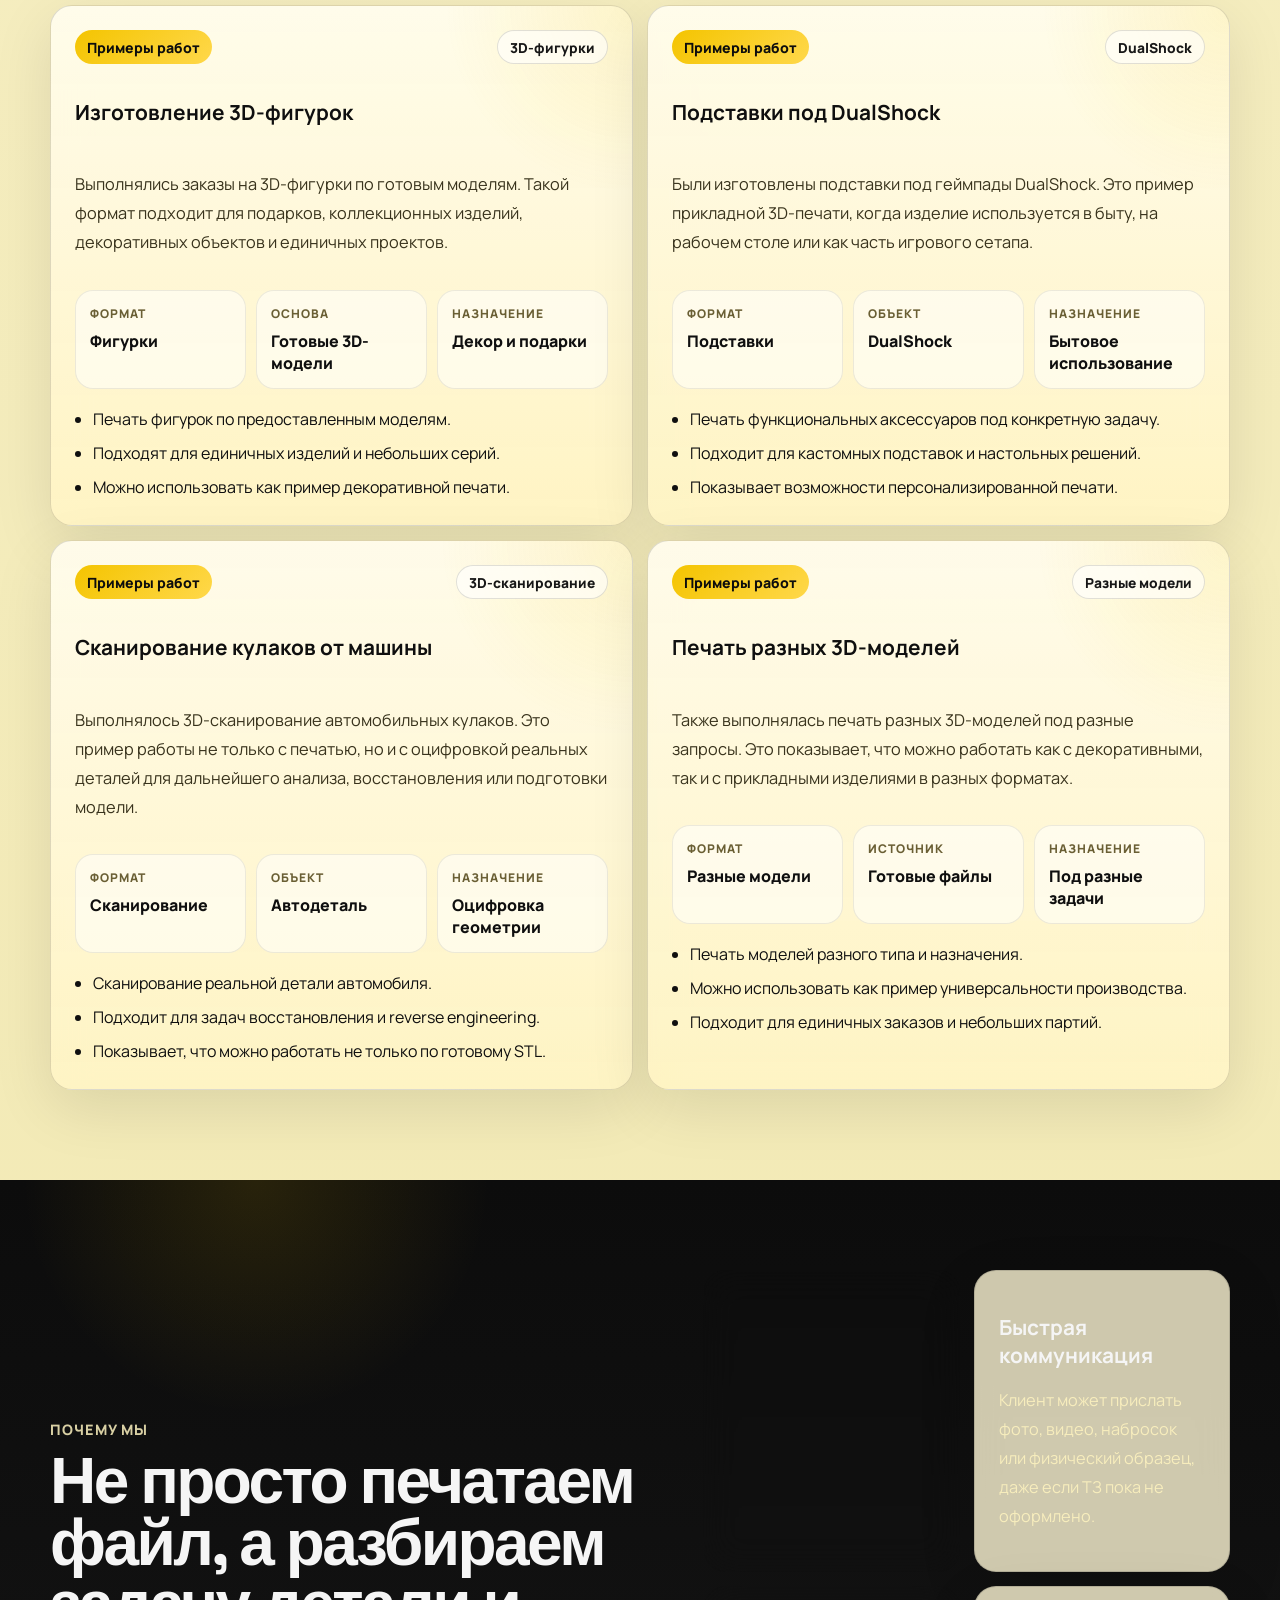
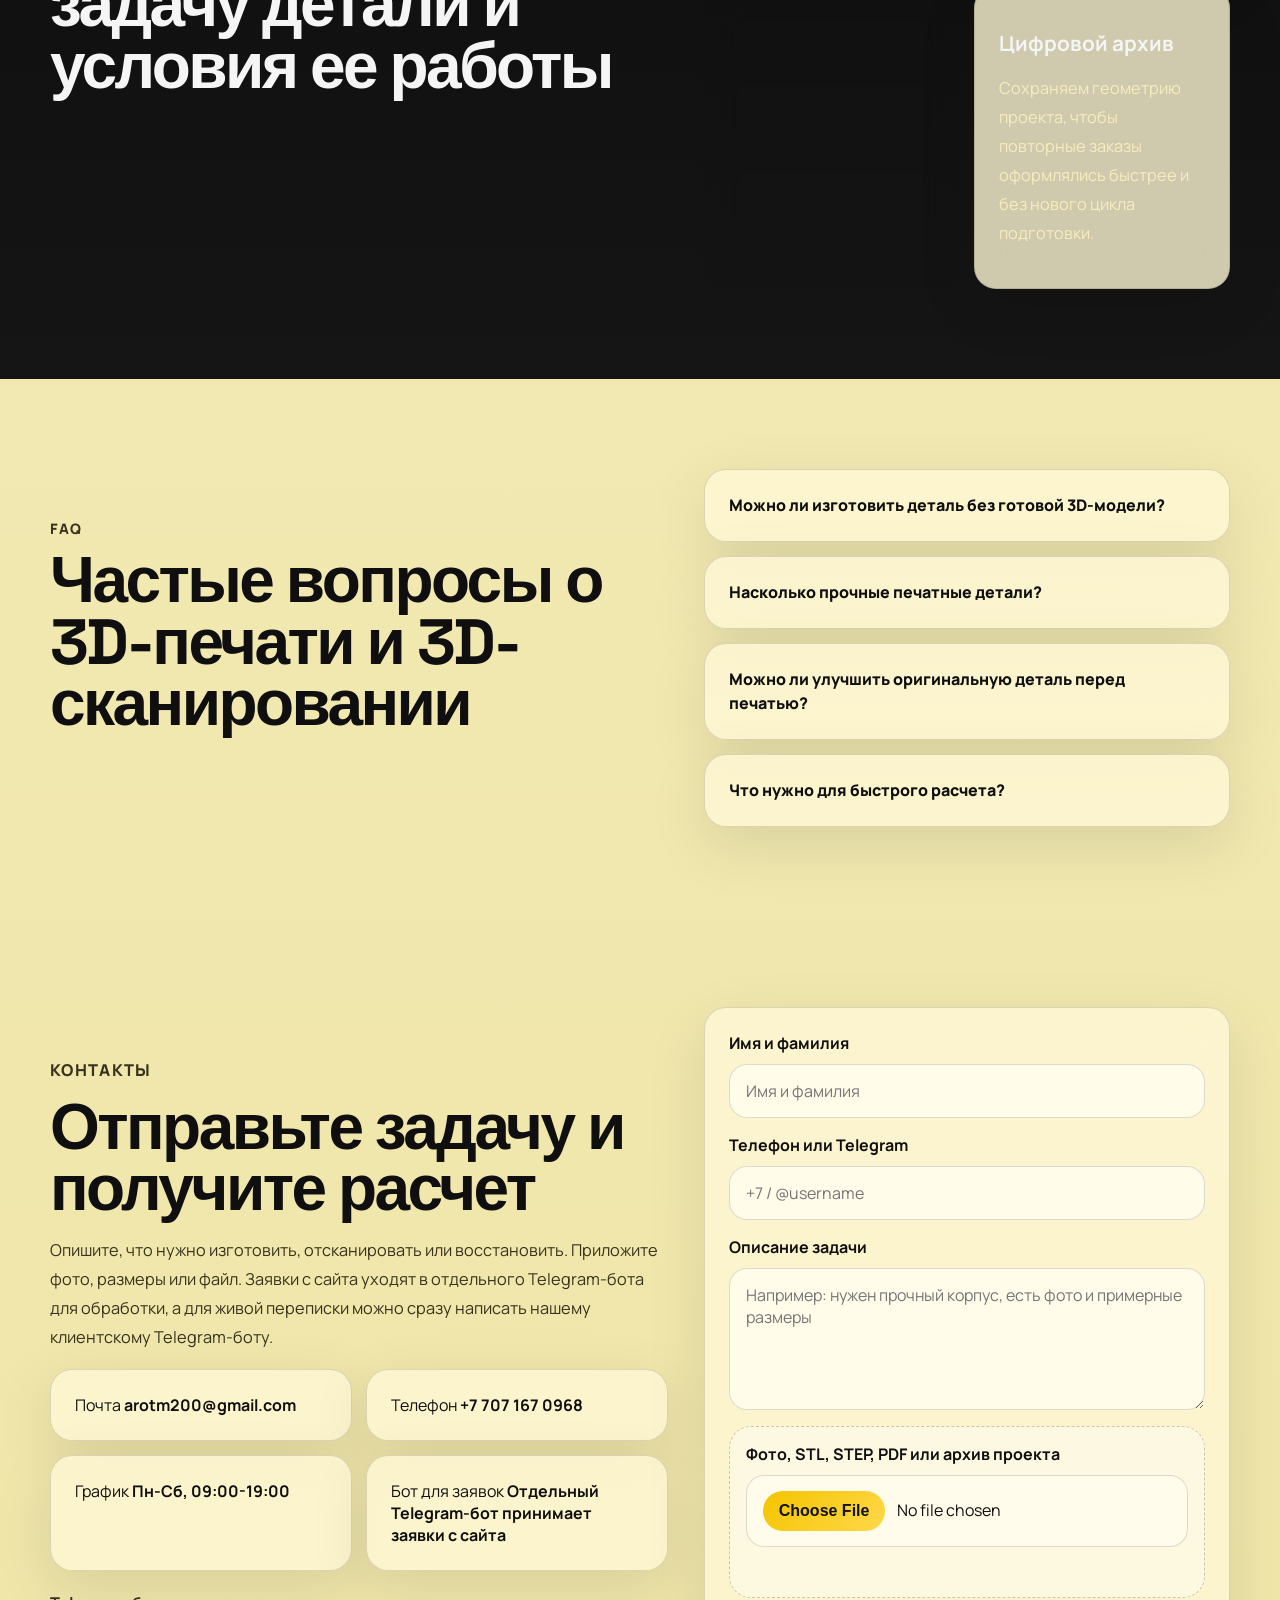
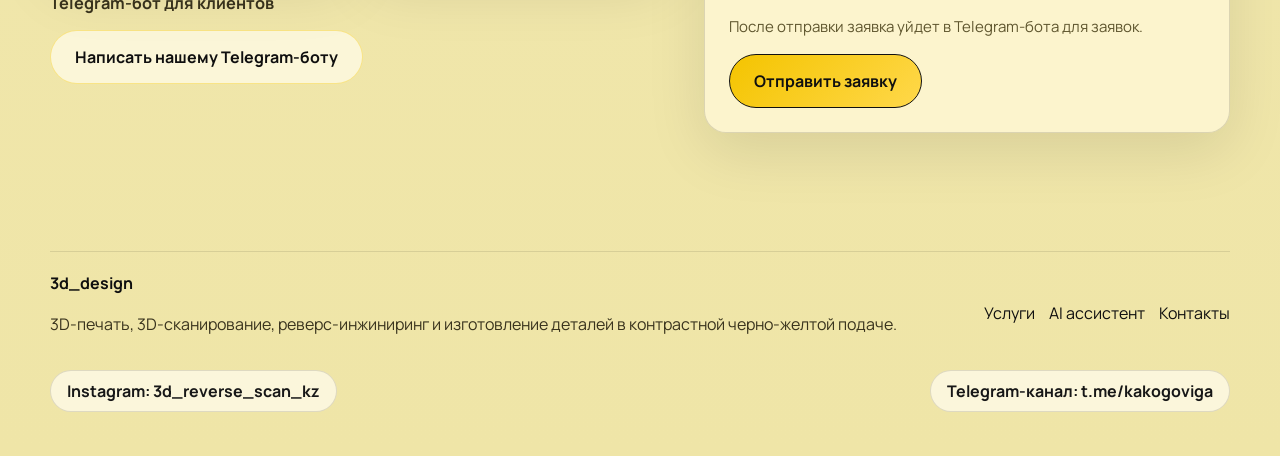
==== commit 89062034: "Remove extra site helper text" ====
--- a/index.html
+++ b/index.html
@@ -286,11 +286,6 @@
           <div class="assistant-copy">
             <p class="eyebrow">AI ассистент</p>
             <h2>Настоящий помощник в интерфейсе сайта</h2>
-            <p>
-              Я встроил в сайт интерактивного ассистента, который уже работает на фронтенде:
-              принимает вопросы, отвечает по материалам, печати, срокам и 3D-сканированию.
-              Интерфейс и логика готовы для дальнейшего подключения к реальной LLM-модели через API.
-            </p>
 
             <div class="assistant-points">
               <article>
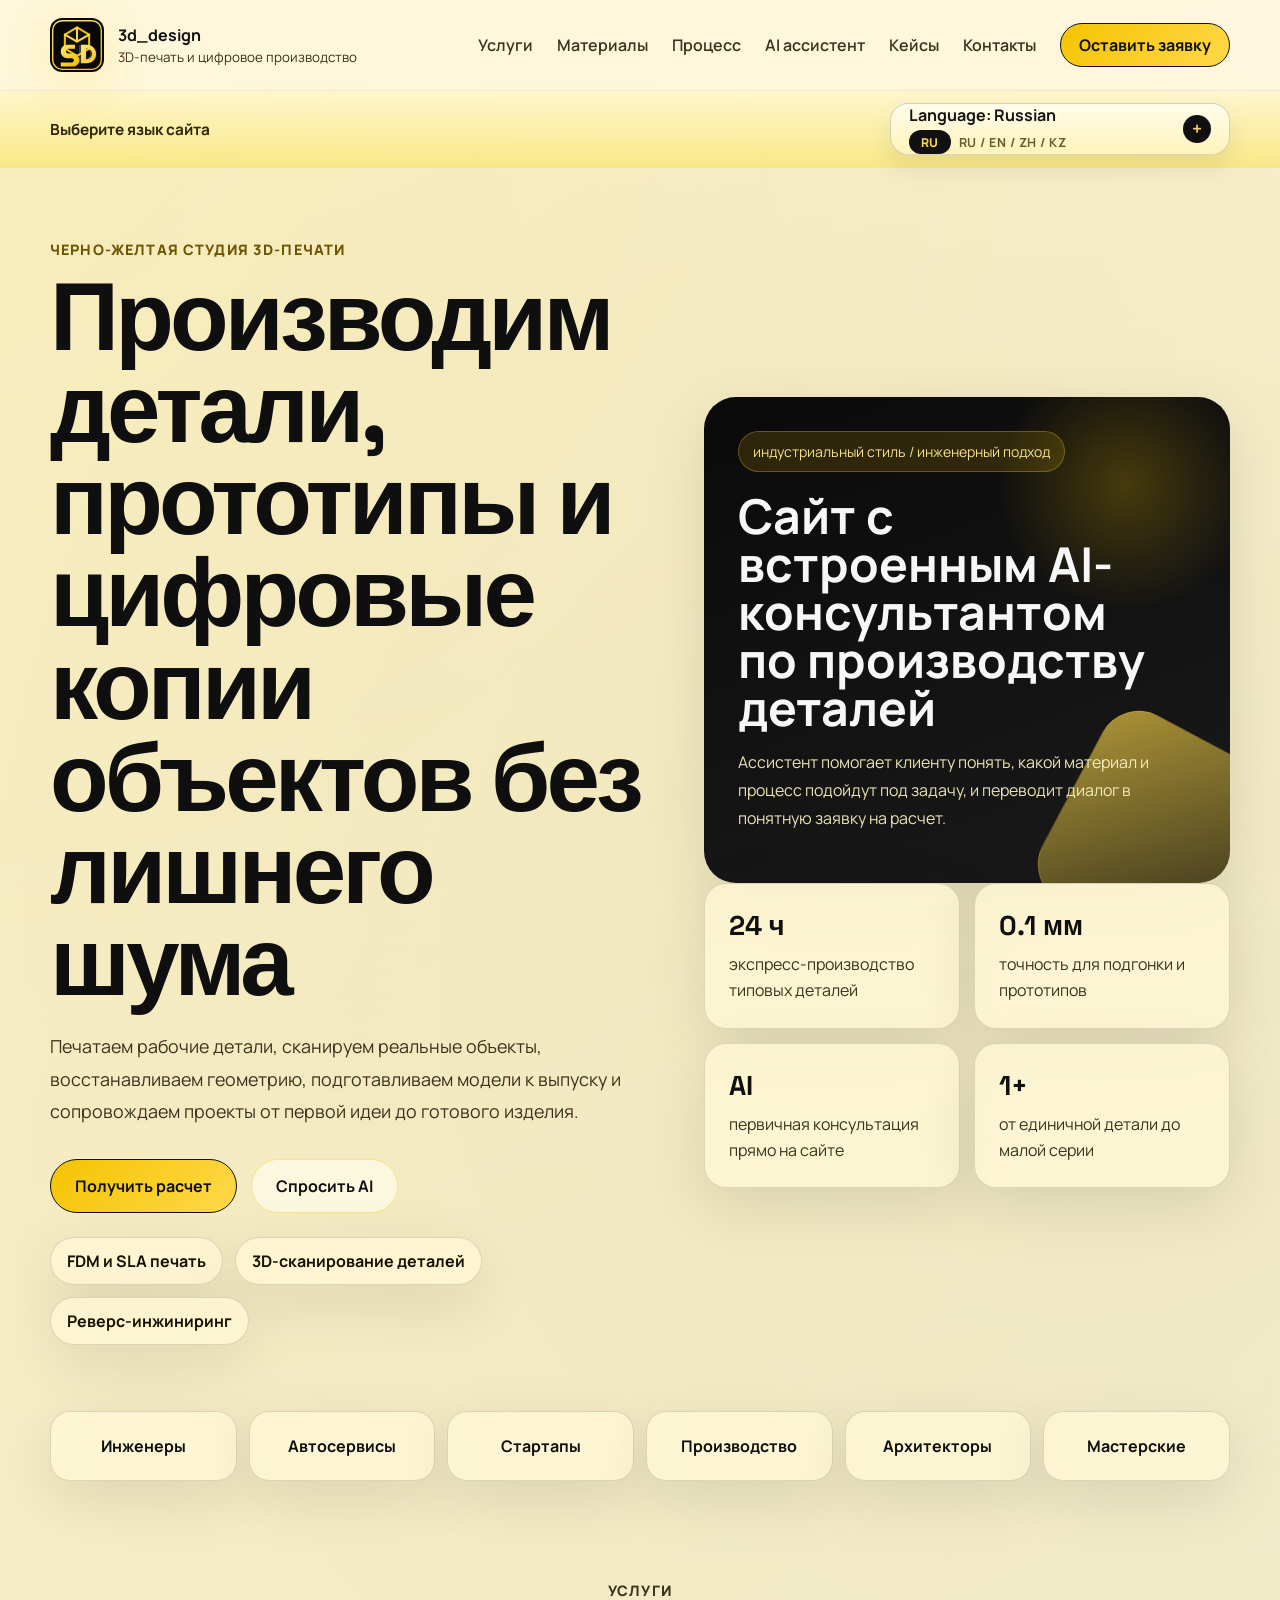
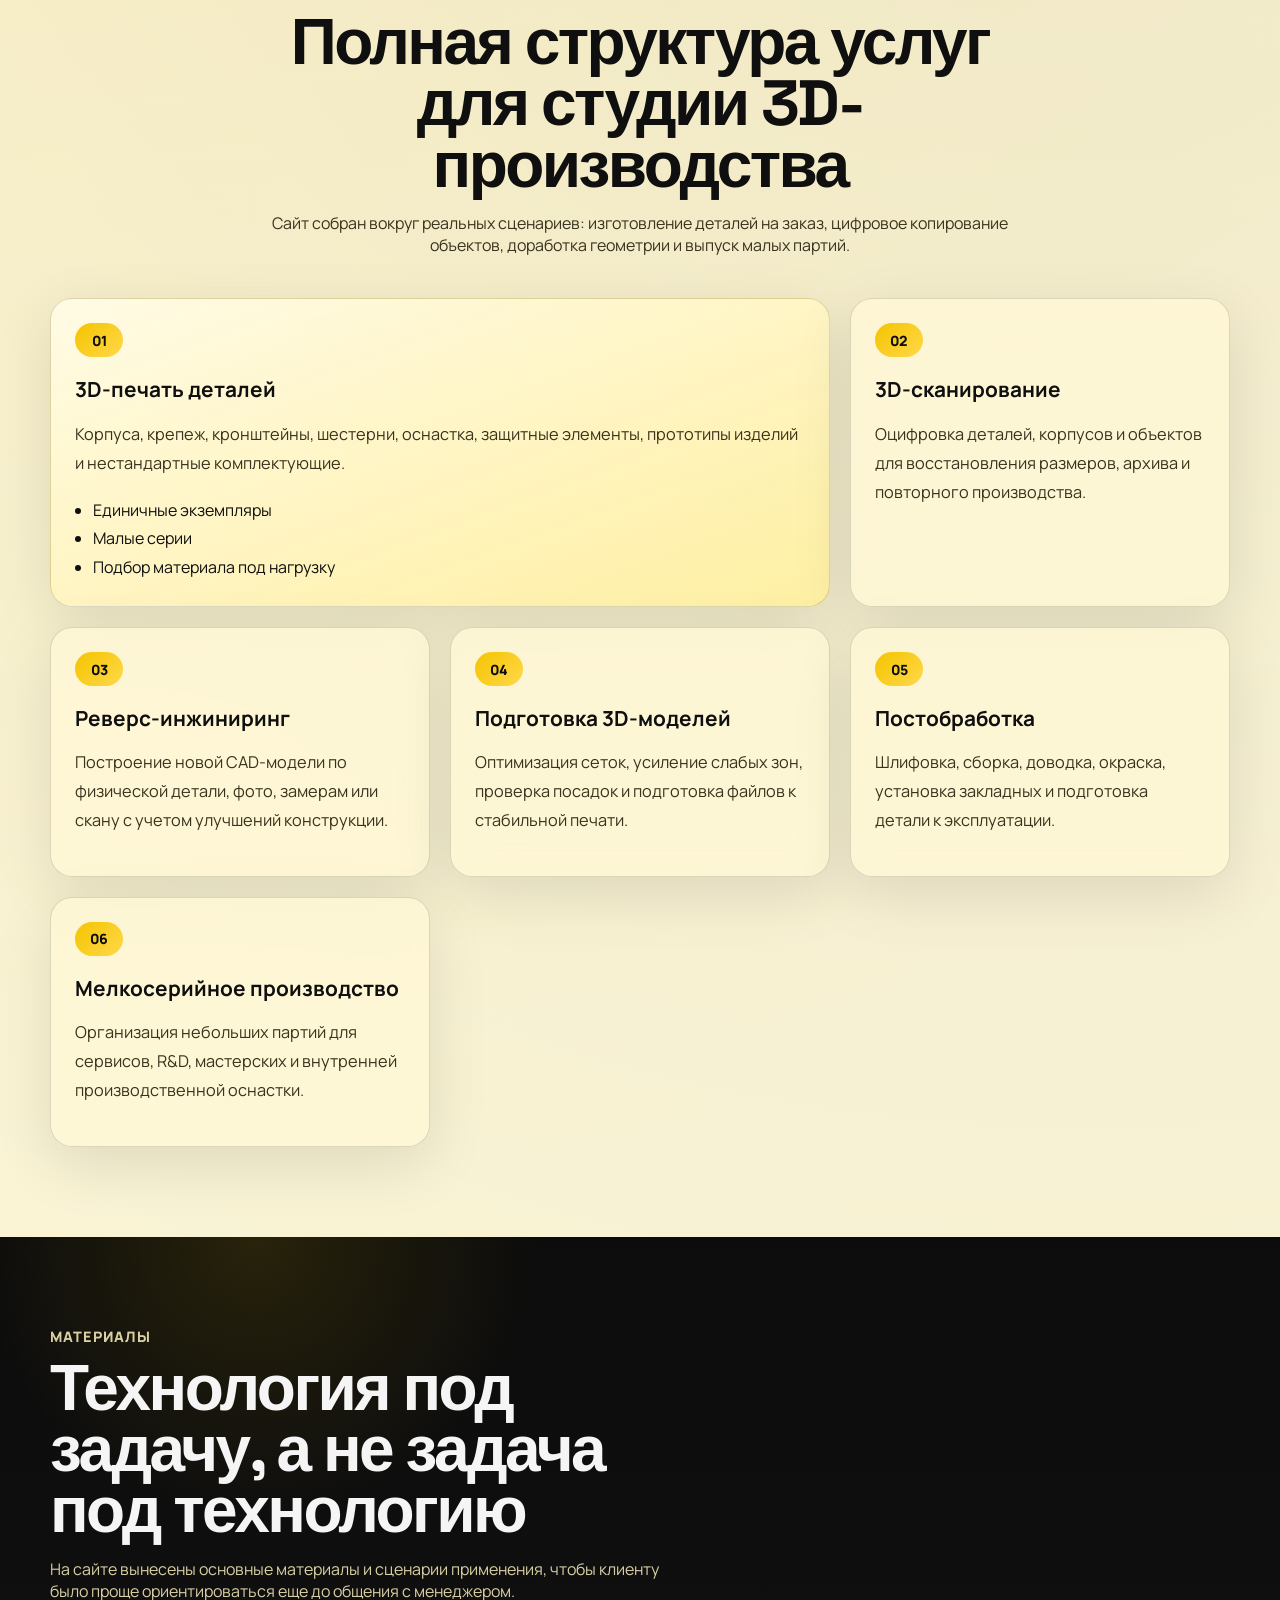
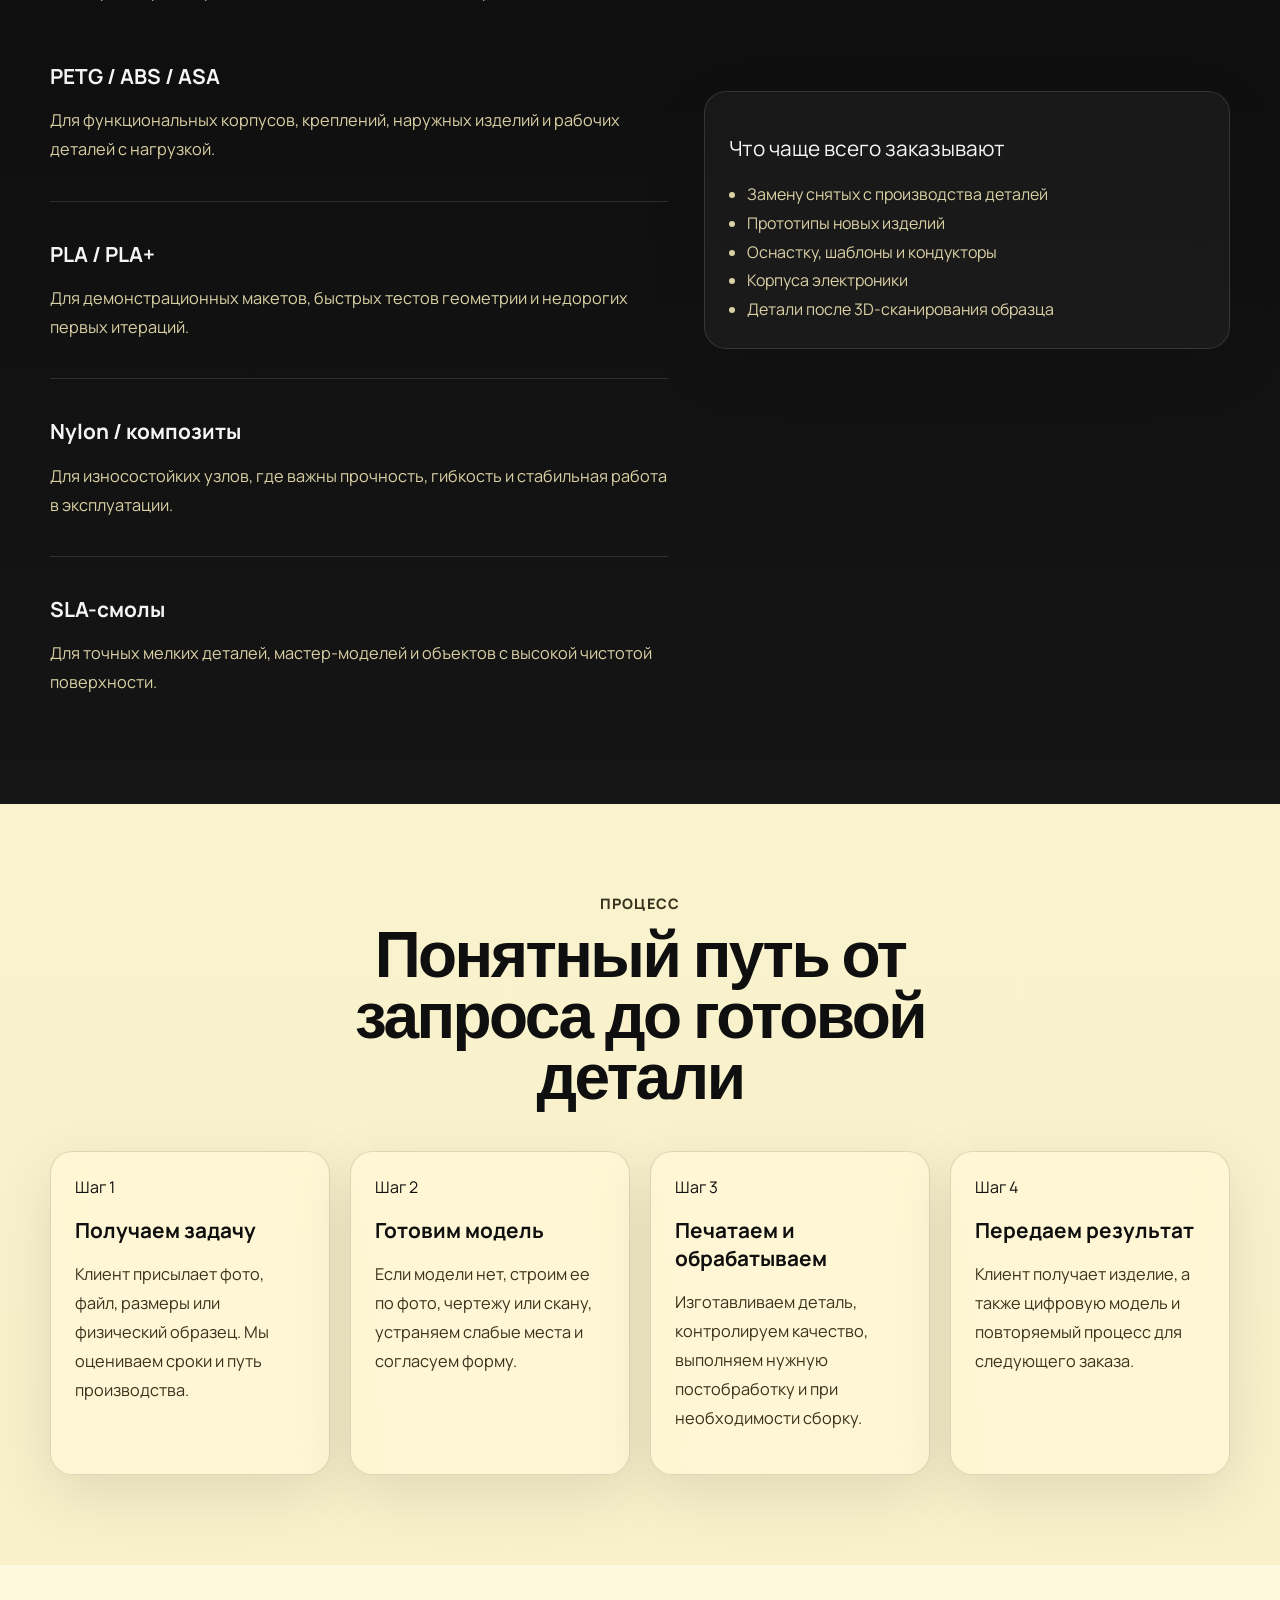
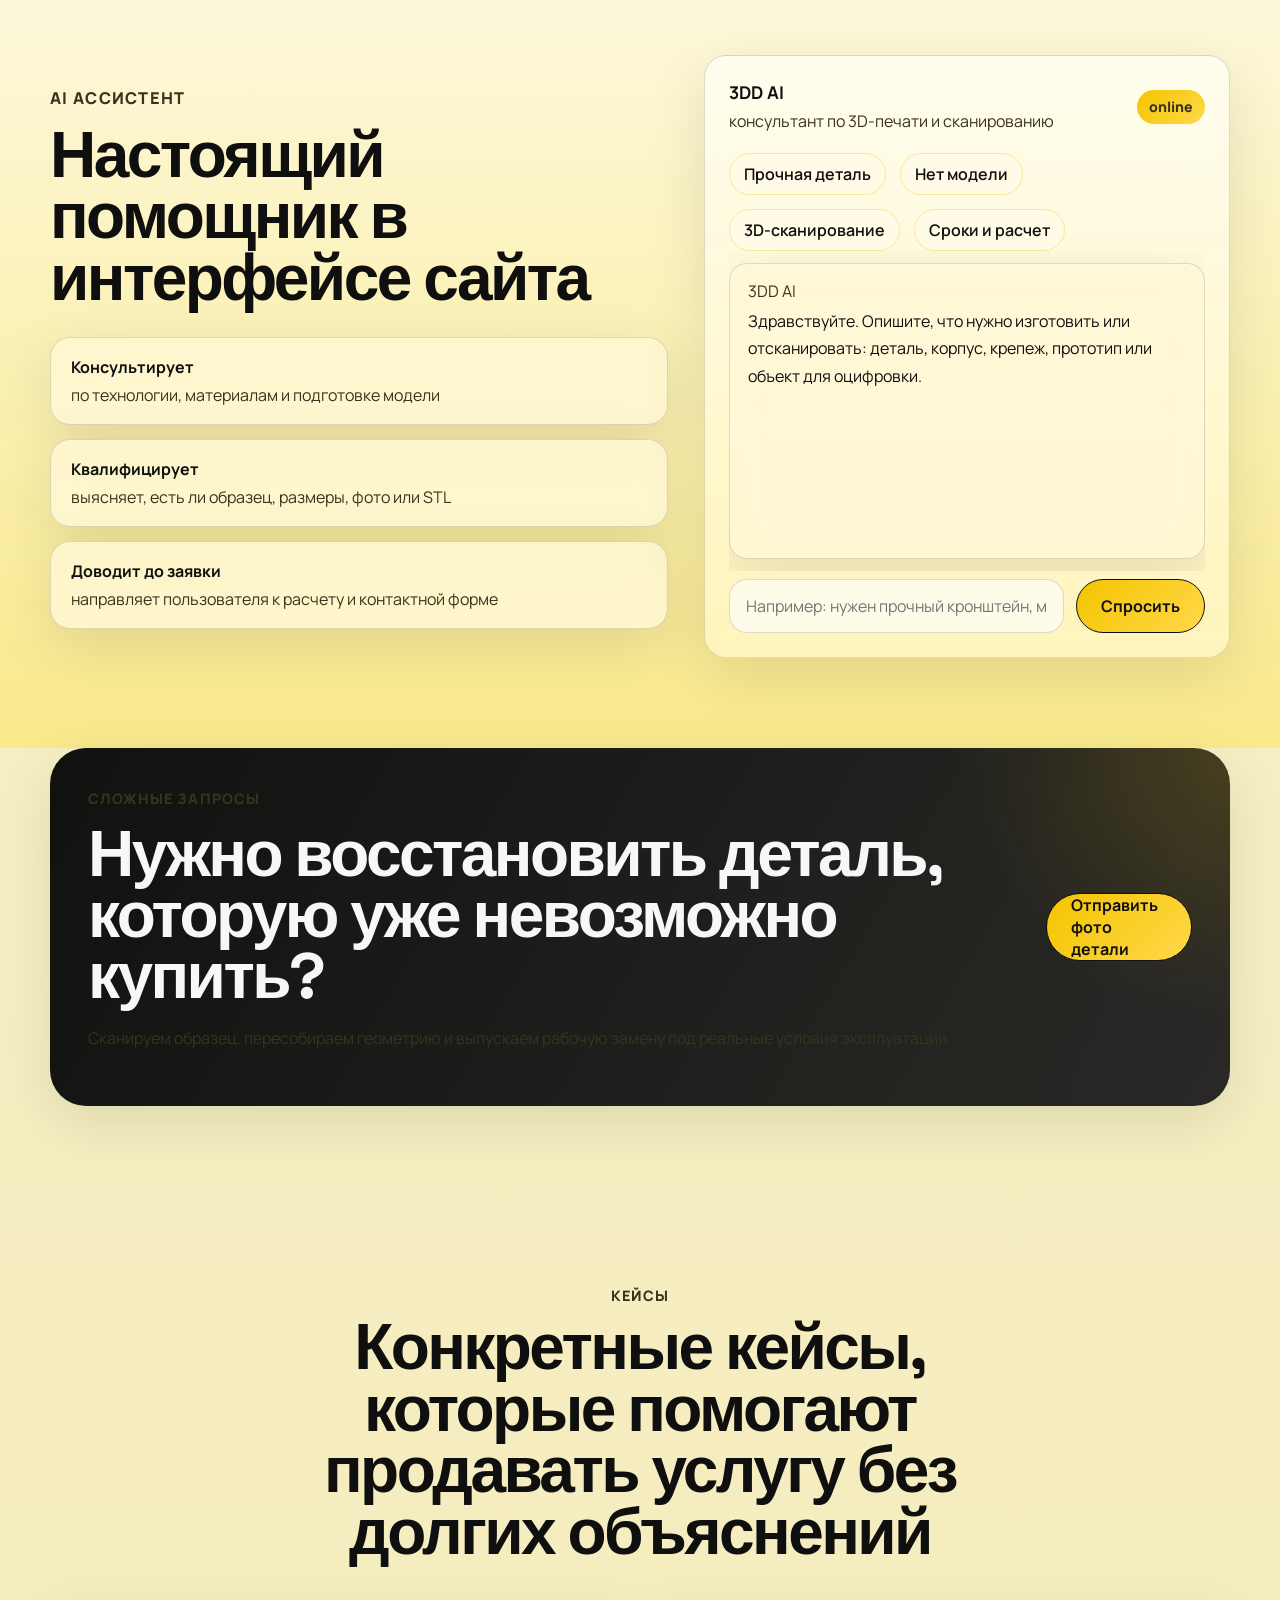
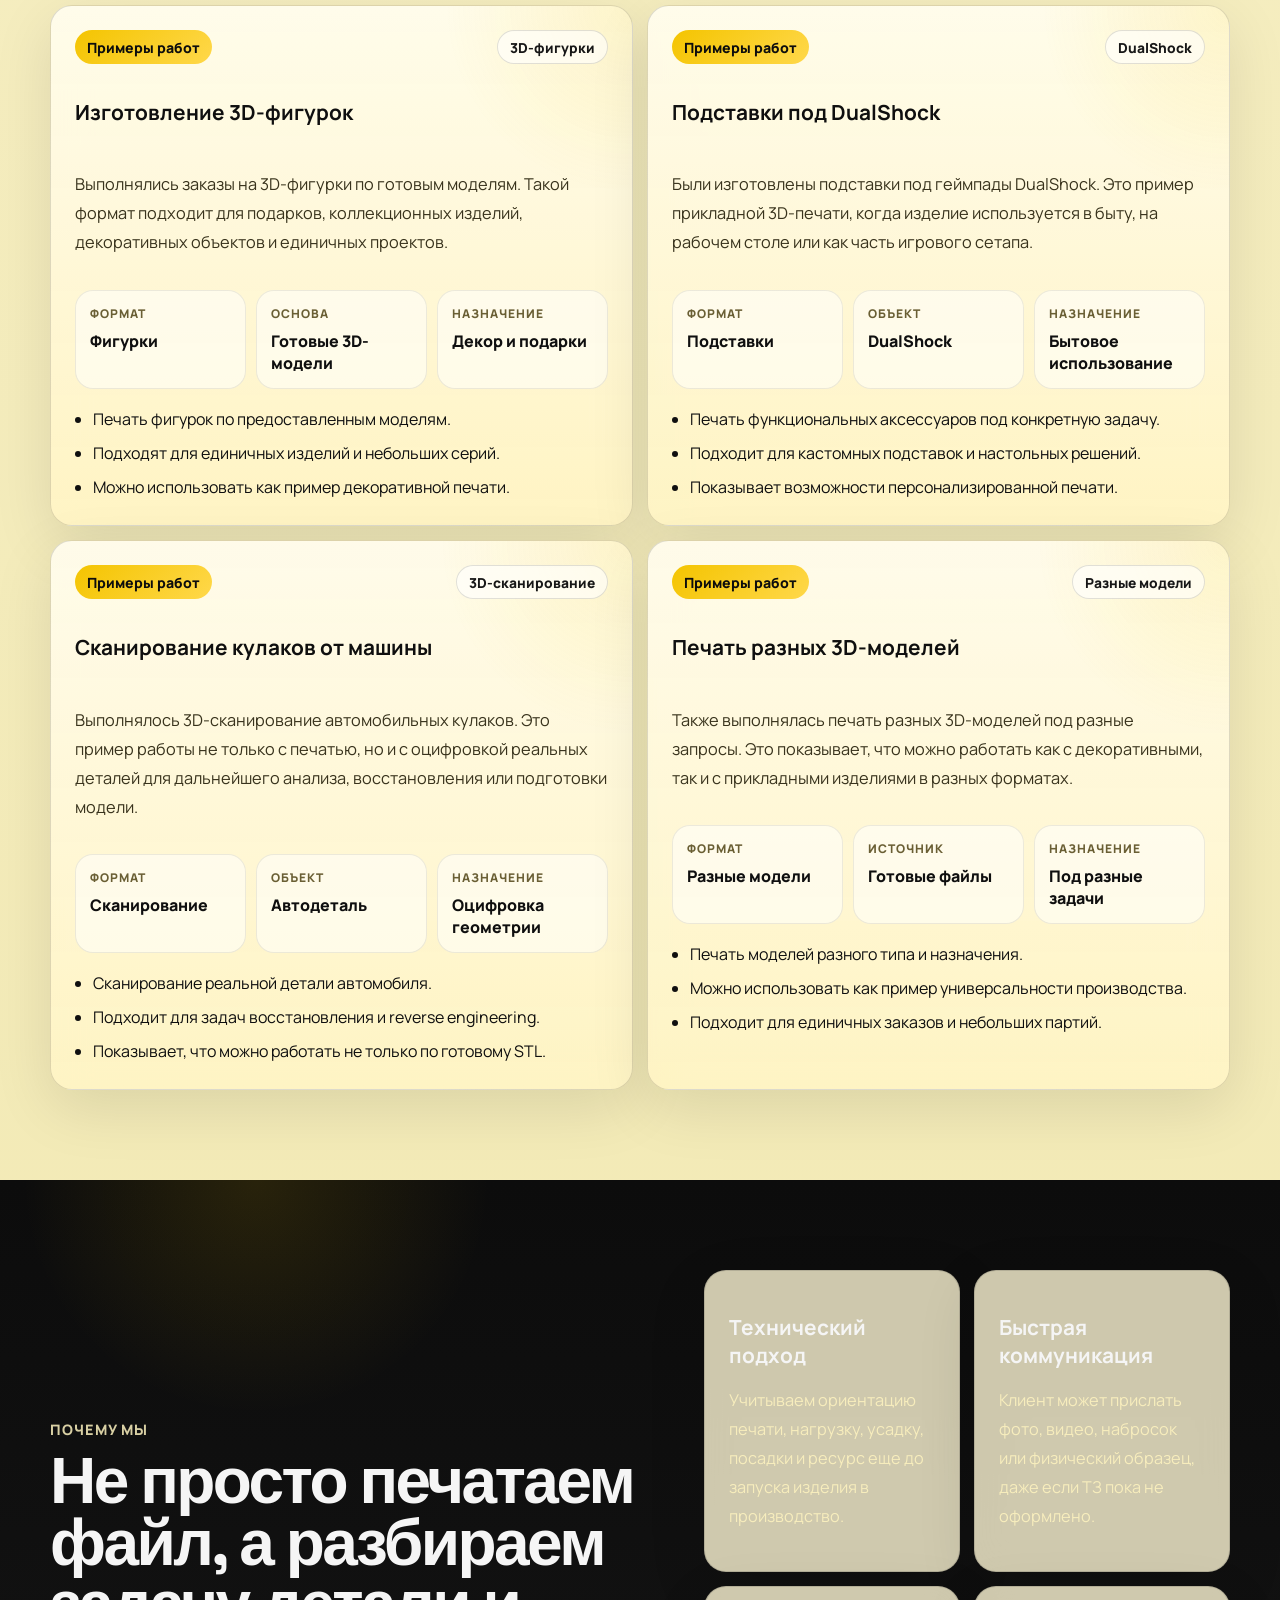
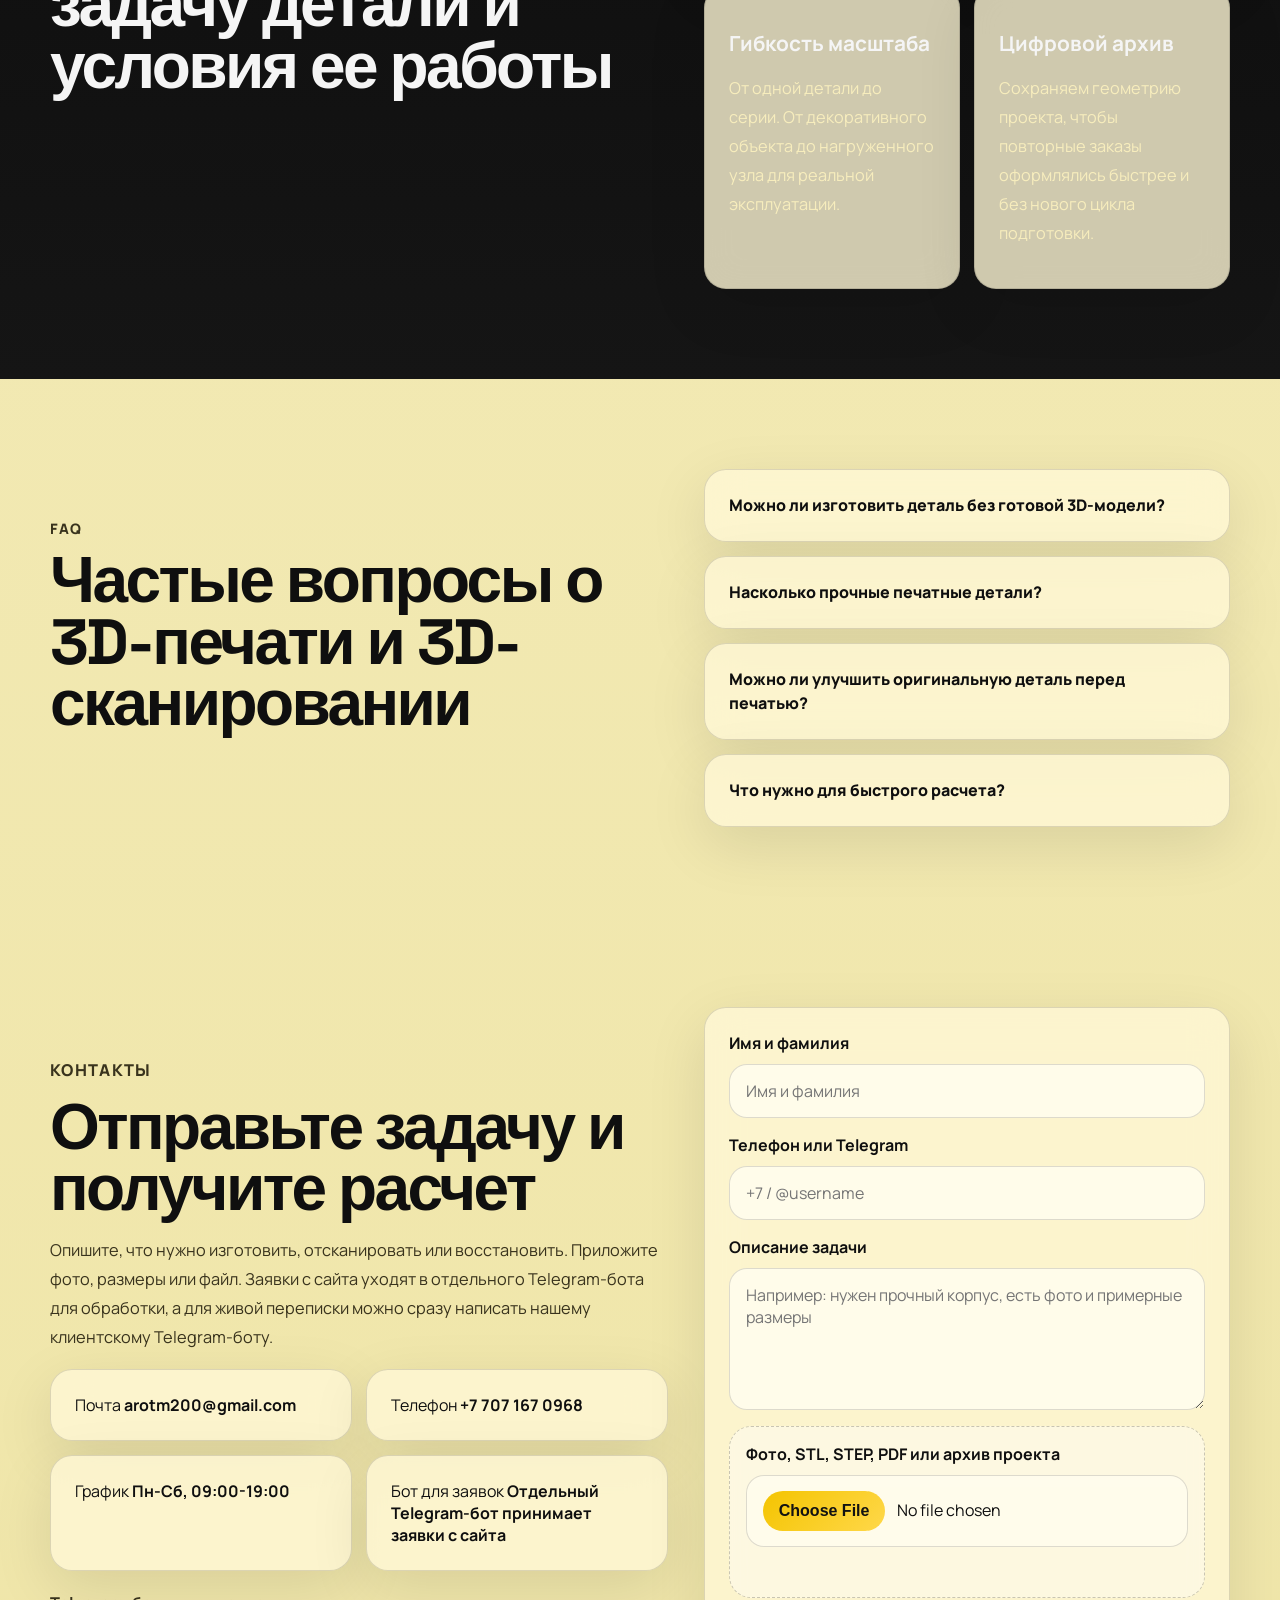
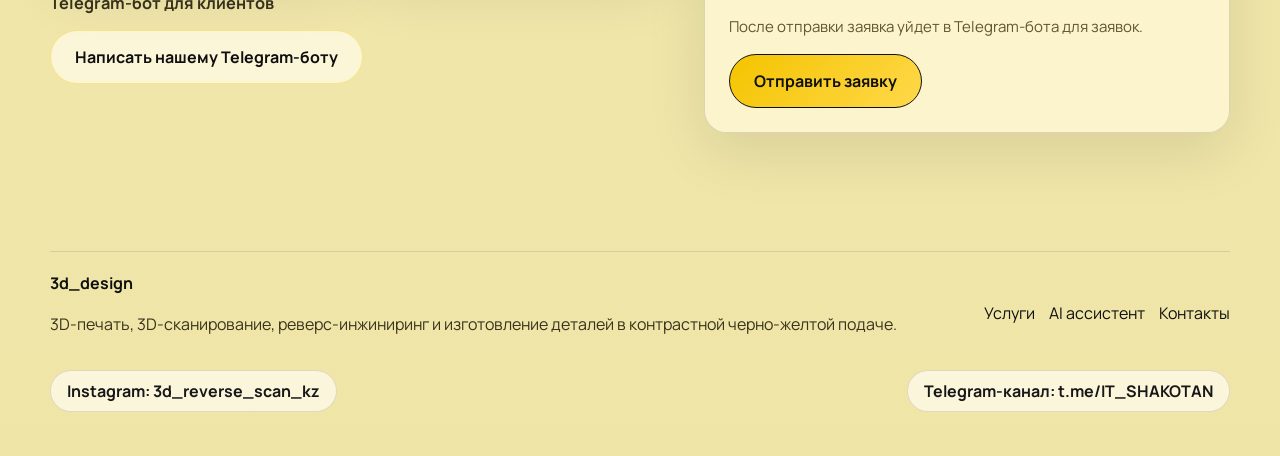
==== commit f561f8d9: "Update Telegram channel link" ====
--- a/index.html
+++ b/index.html
@@ -506,7 +506,7 @@
       </div>
       <div class="container footer-socials">
         <a href="https://www.instagram.com/3d_reverse_scan_kz/" target="_blank" rel="noreferrer">Instagram: 3d_reverse_scan_kz</a>
-        <a href="https://t.me/kakogoviga" target="_blank" rel="noreferrer">Telegram-канал: t.me/kakogoviga</a>
+        <a href="https://t.me/IT_SHAKOTAN" target="_blank" rel="noreferrer">Telegram-канал: t.me/IT_SHAKOTAN</a>
       </div>
     </footer>
   </div>
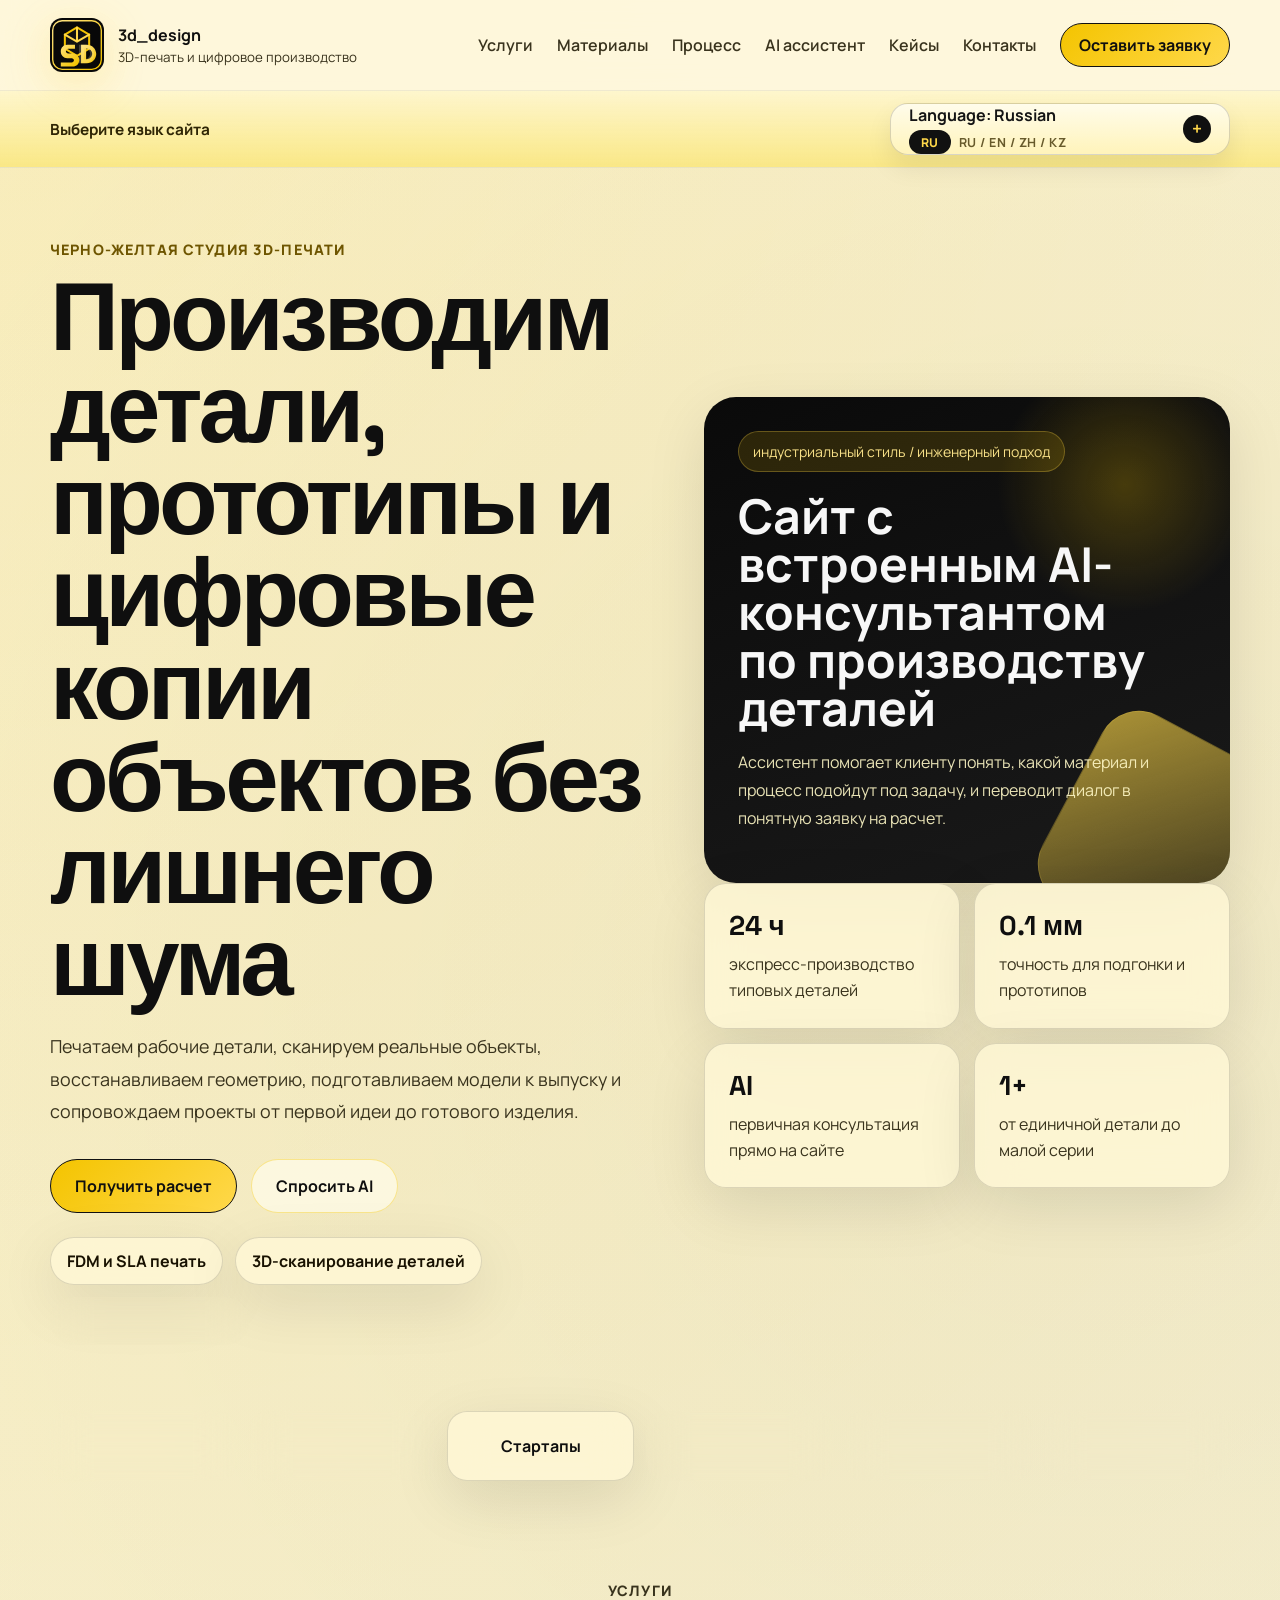
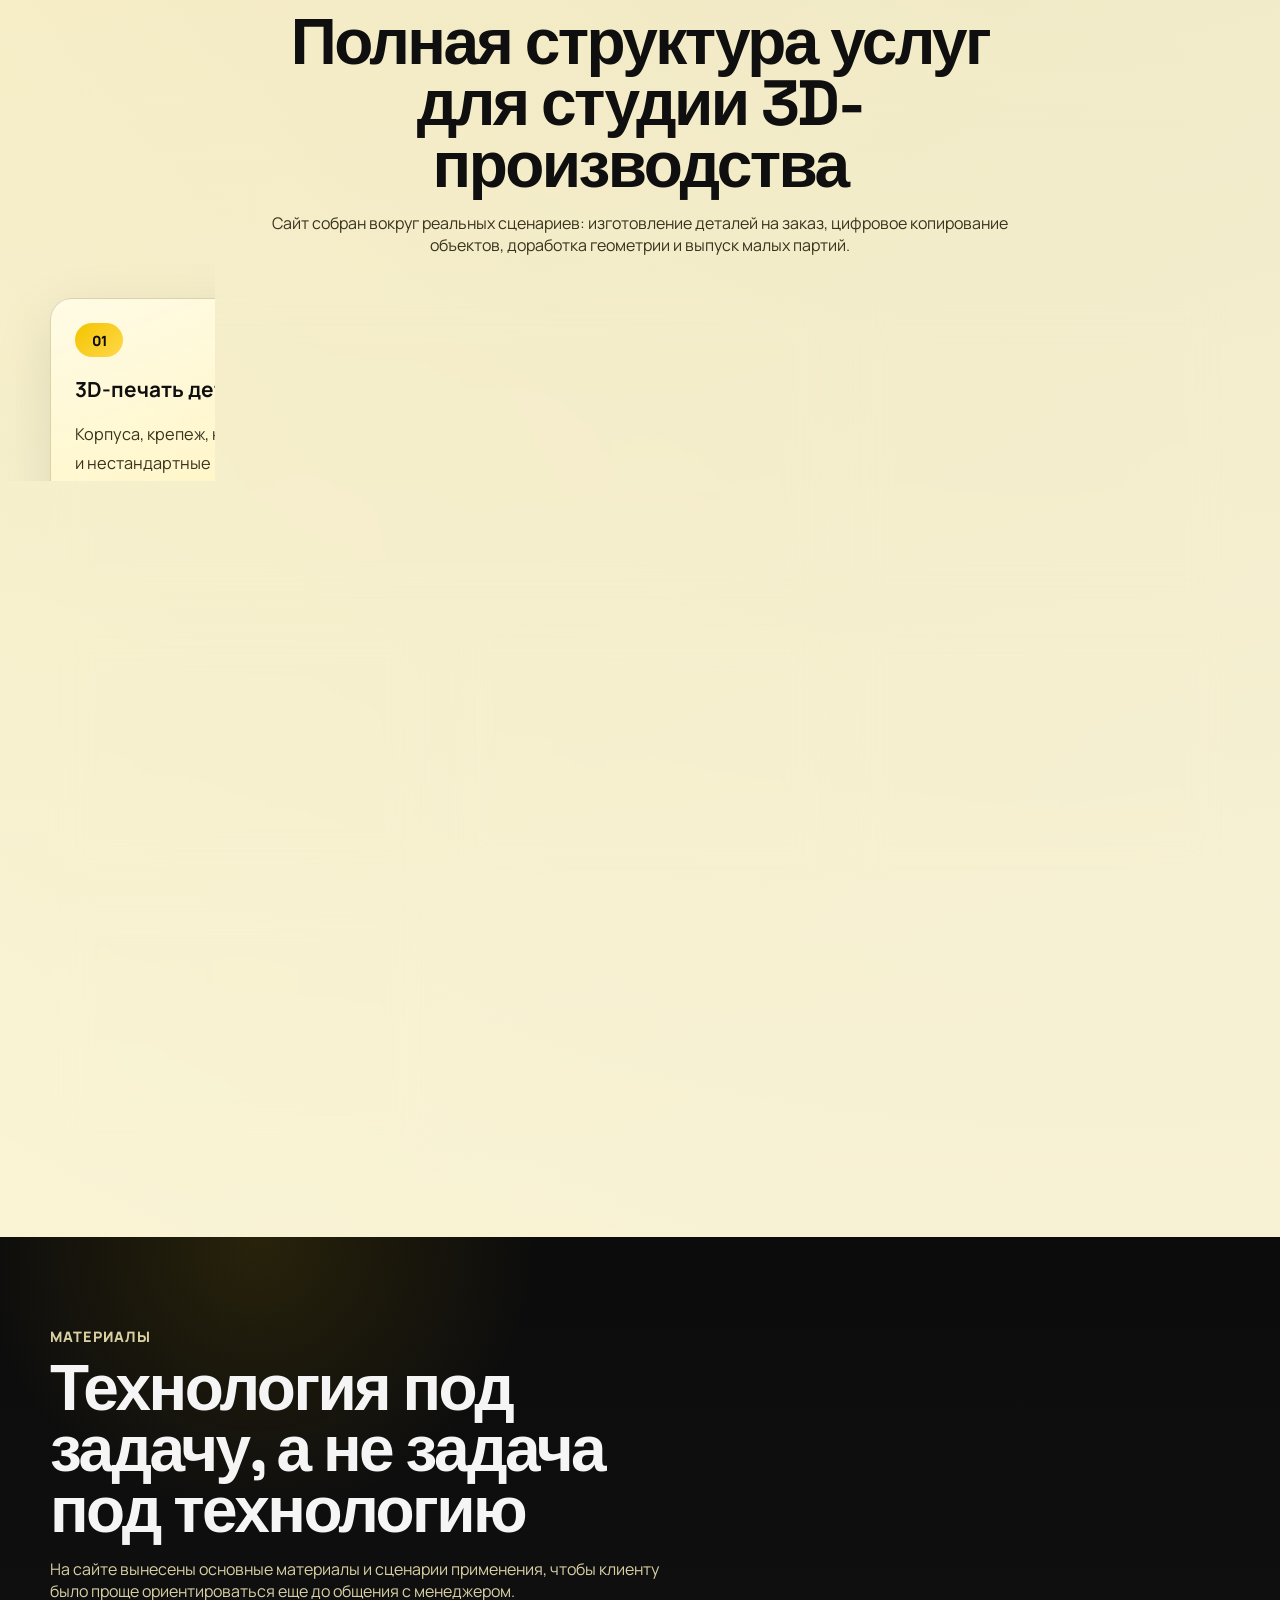
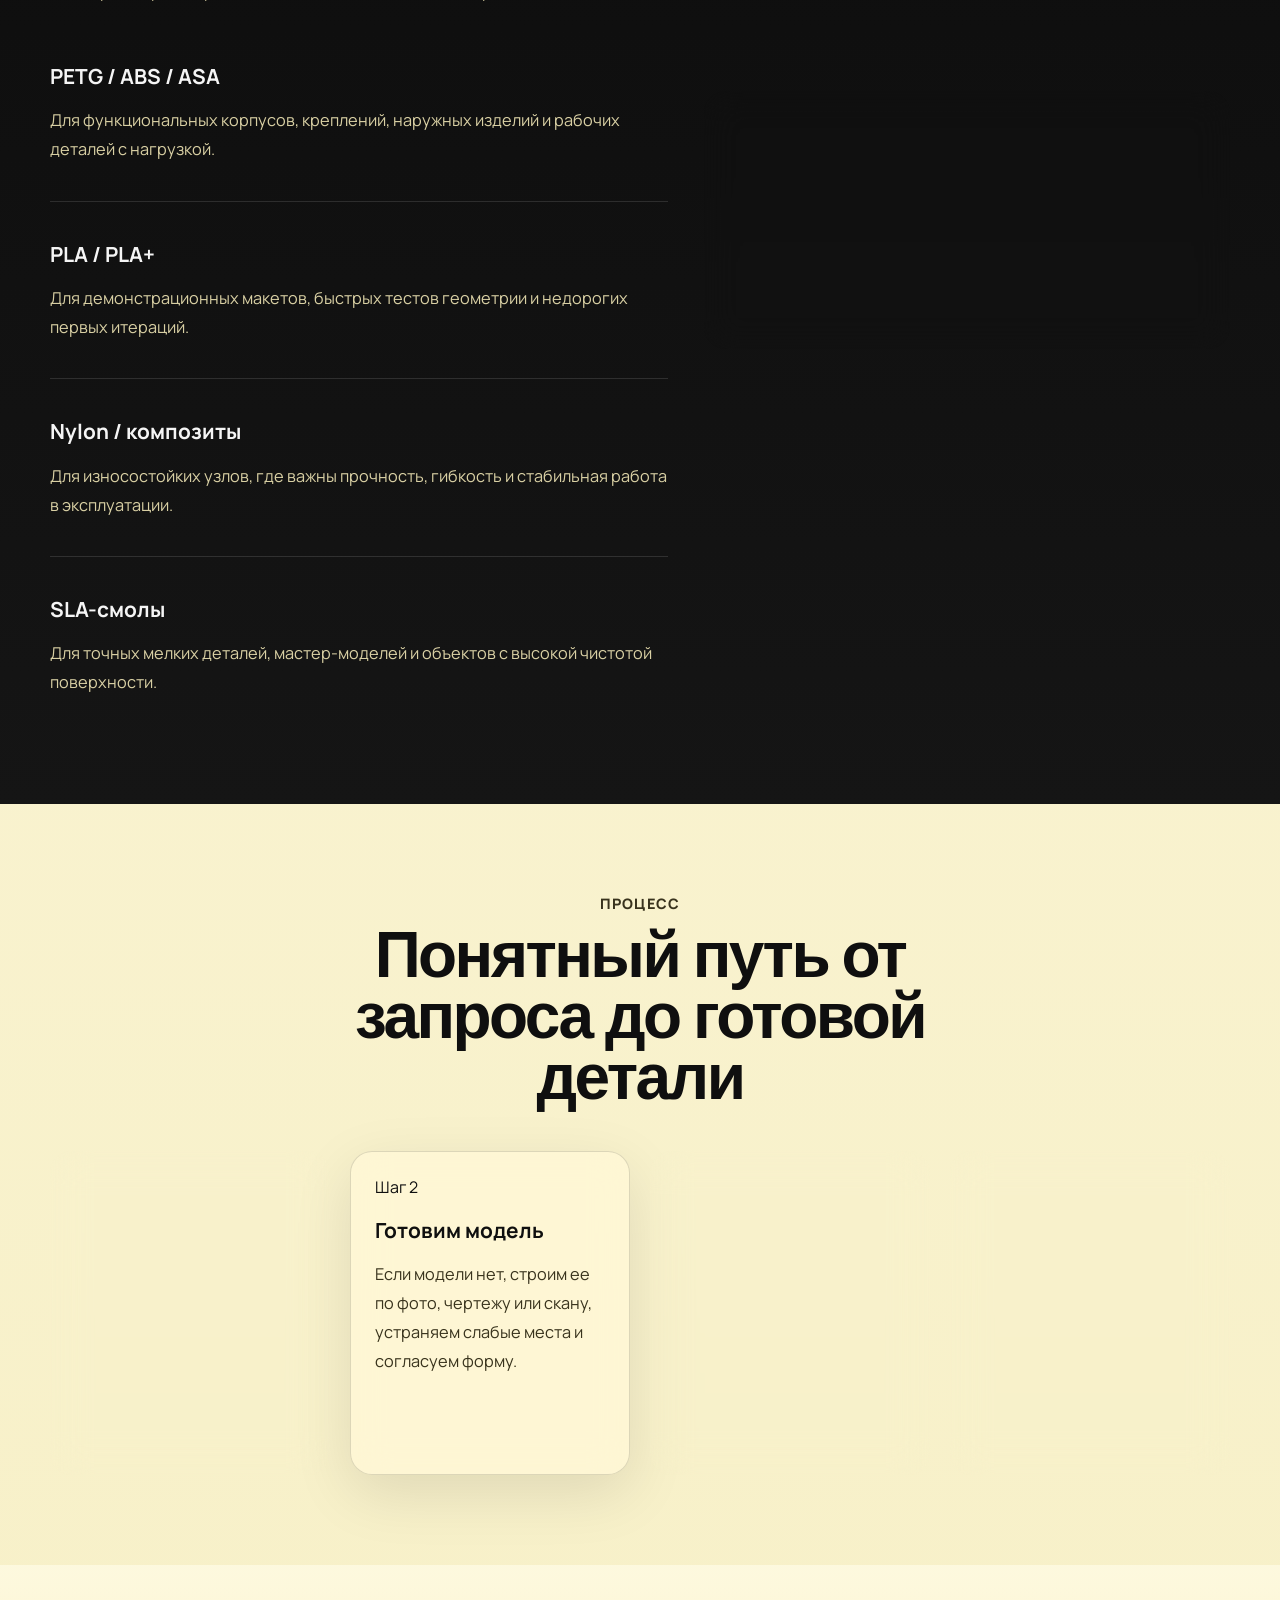
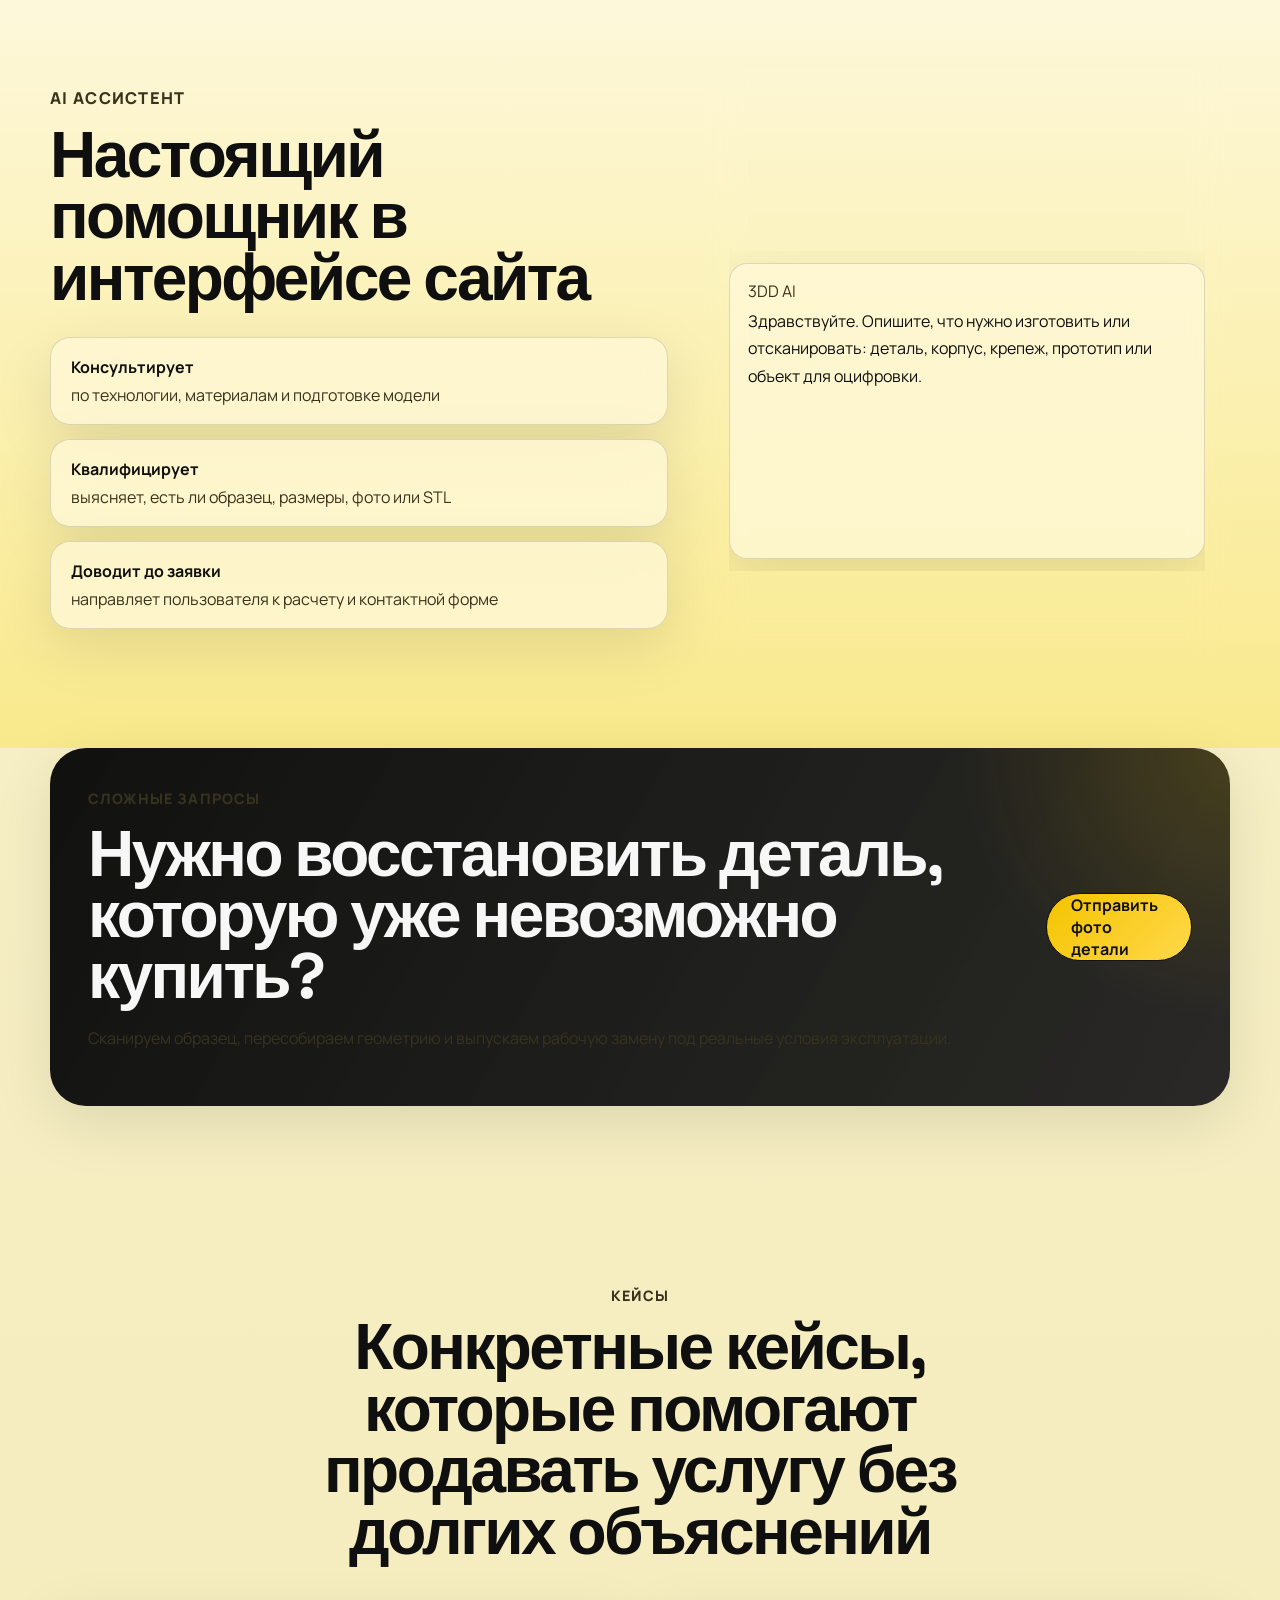
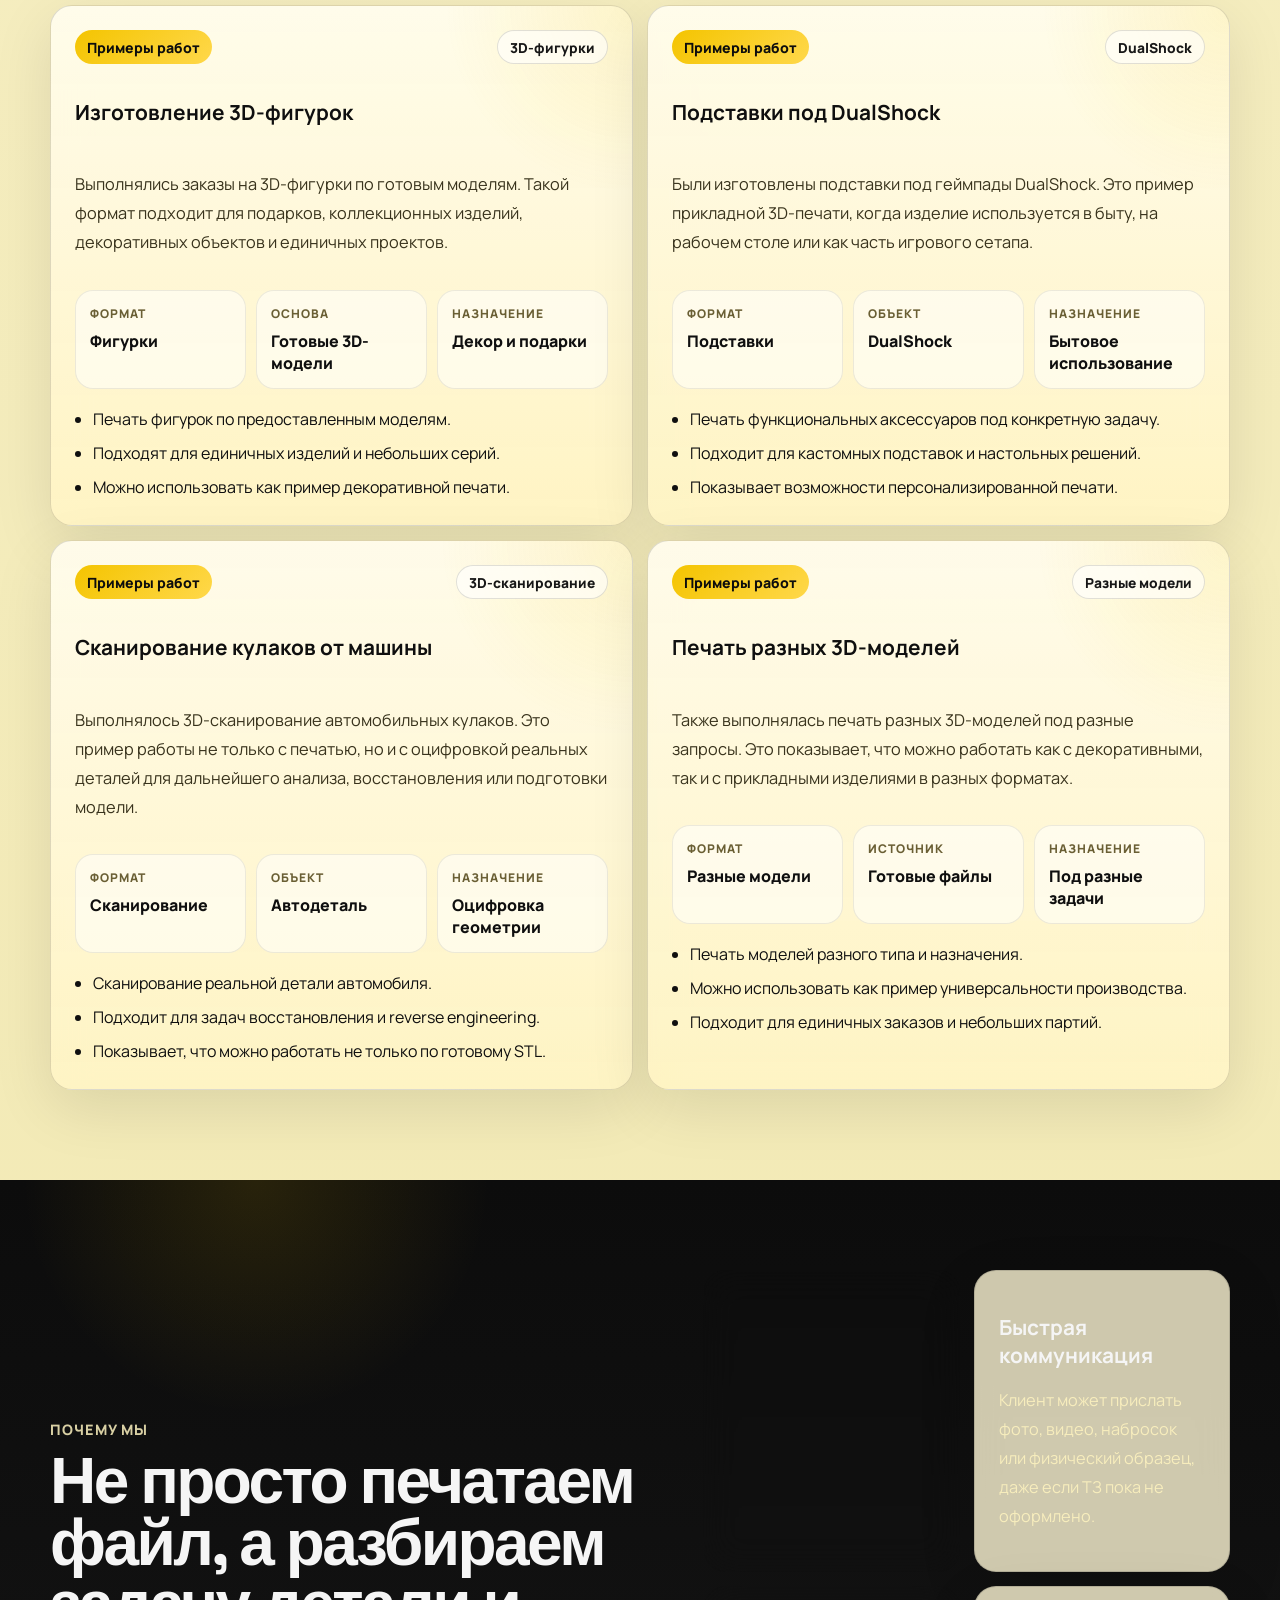
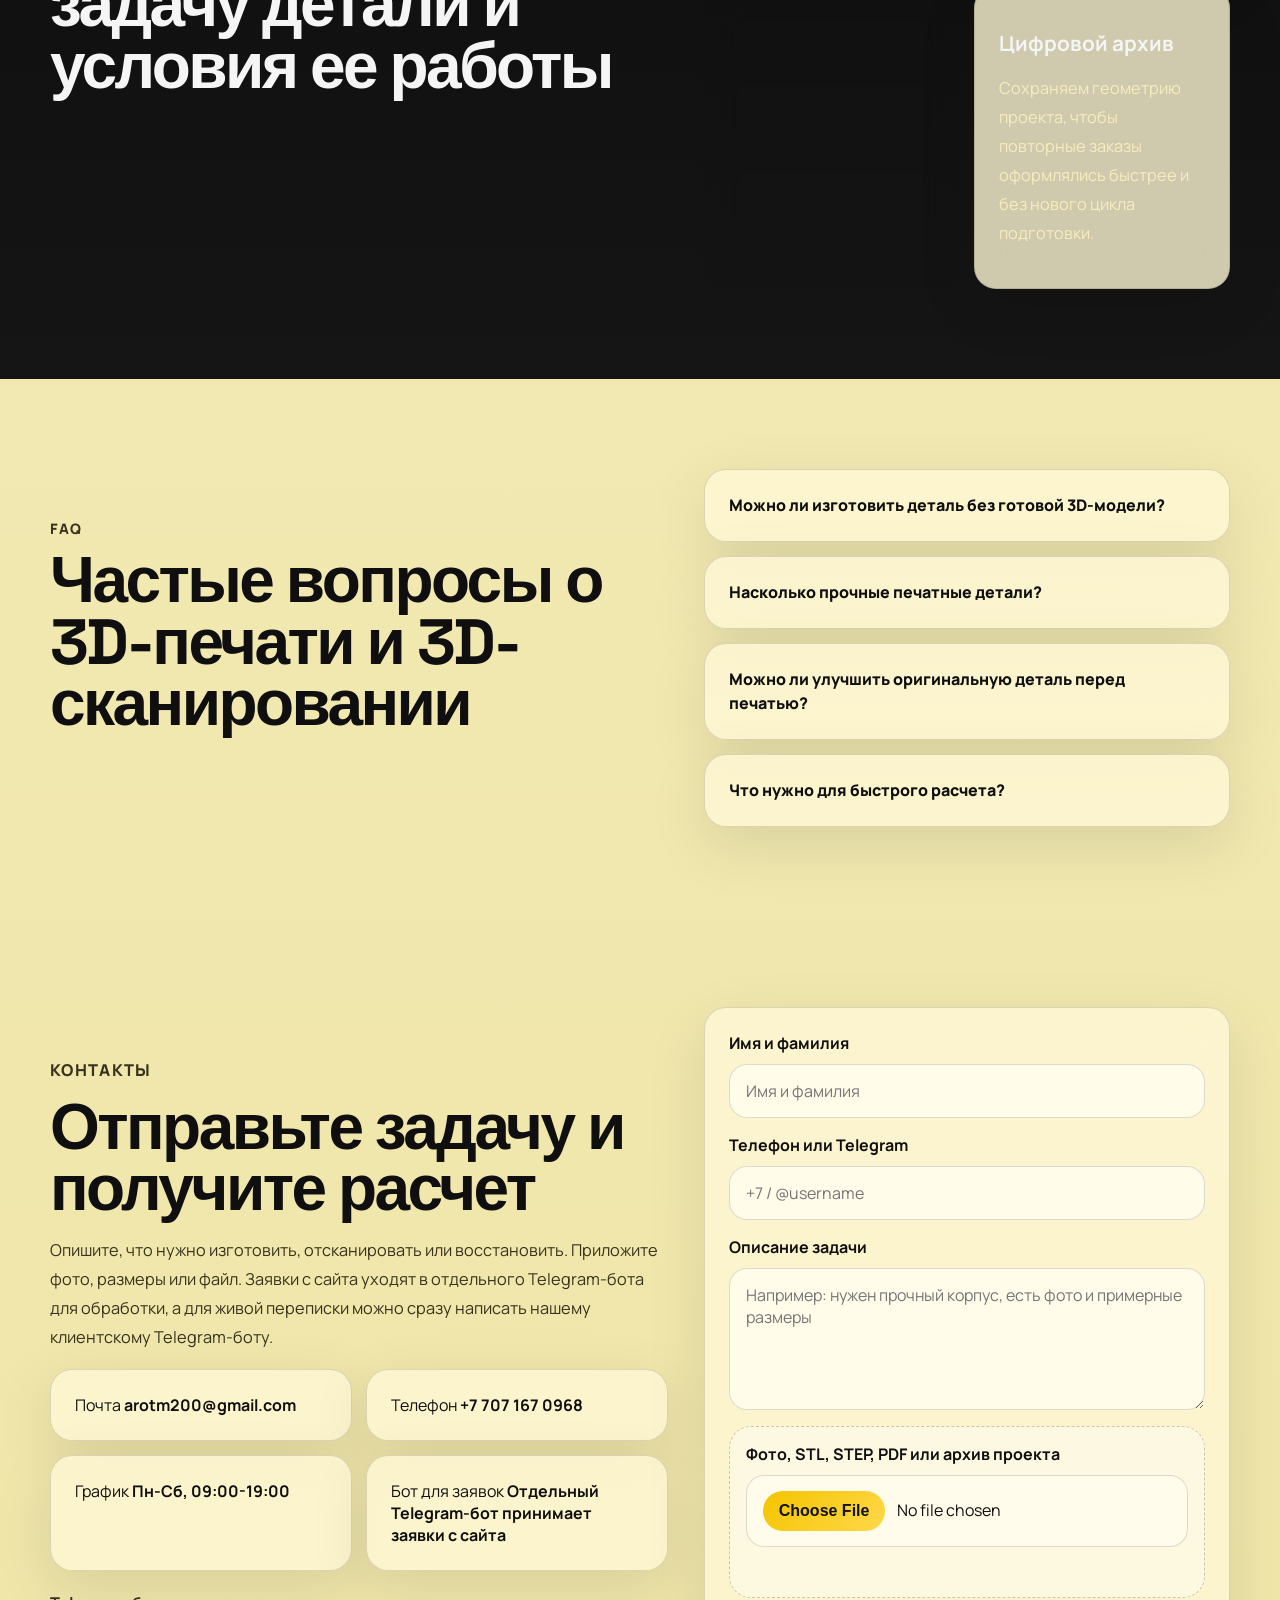
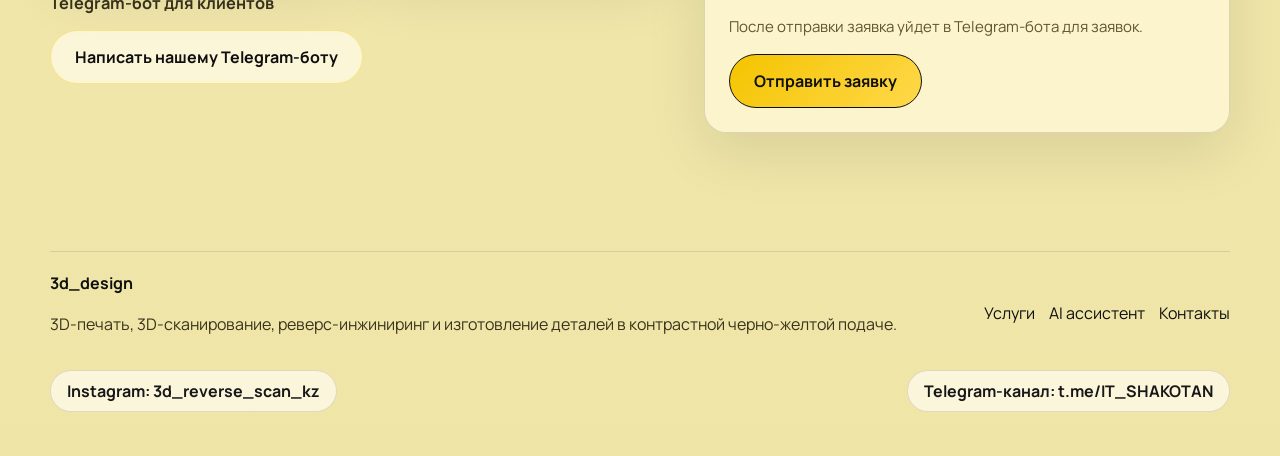
==== commit f3cee3b3: "Add basic SEO files" ====
--- a/index.html
+++ b/index.html
@@ -11,6 +11,7 @@
   <link rel="preconnect" href="https://fonts.googleapis.com">
   <link rel="preconnect" href="https://fonts.gstatic.com" crossorigin>
   <link href="https://fonts.googleapis.com/css2?family=Manrope:wght@400;500;600;700;800&family=Space+Grotesk:wght@500;700&display=swap" rel="stylesheet">
+  <link rel="canonical" href="https://3ddesign.org.kz/">
   <link rel="icon" type="image/svg+xml" href="assets/3dd-emblem.svg">
   <link rel="stylesheet" href="css/style.css">
 </head>
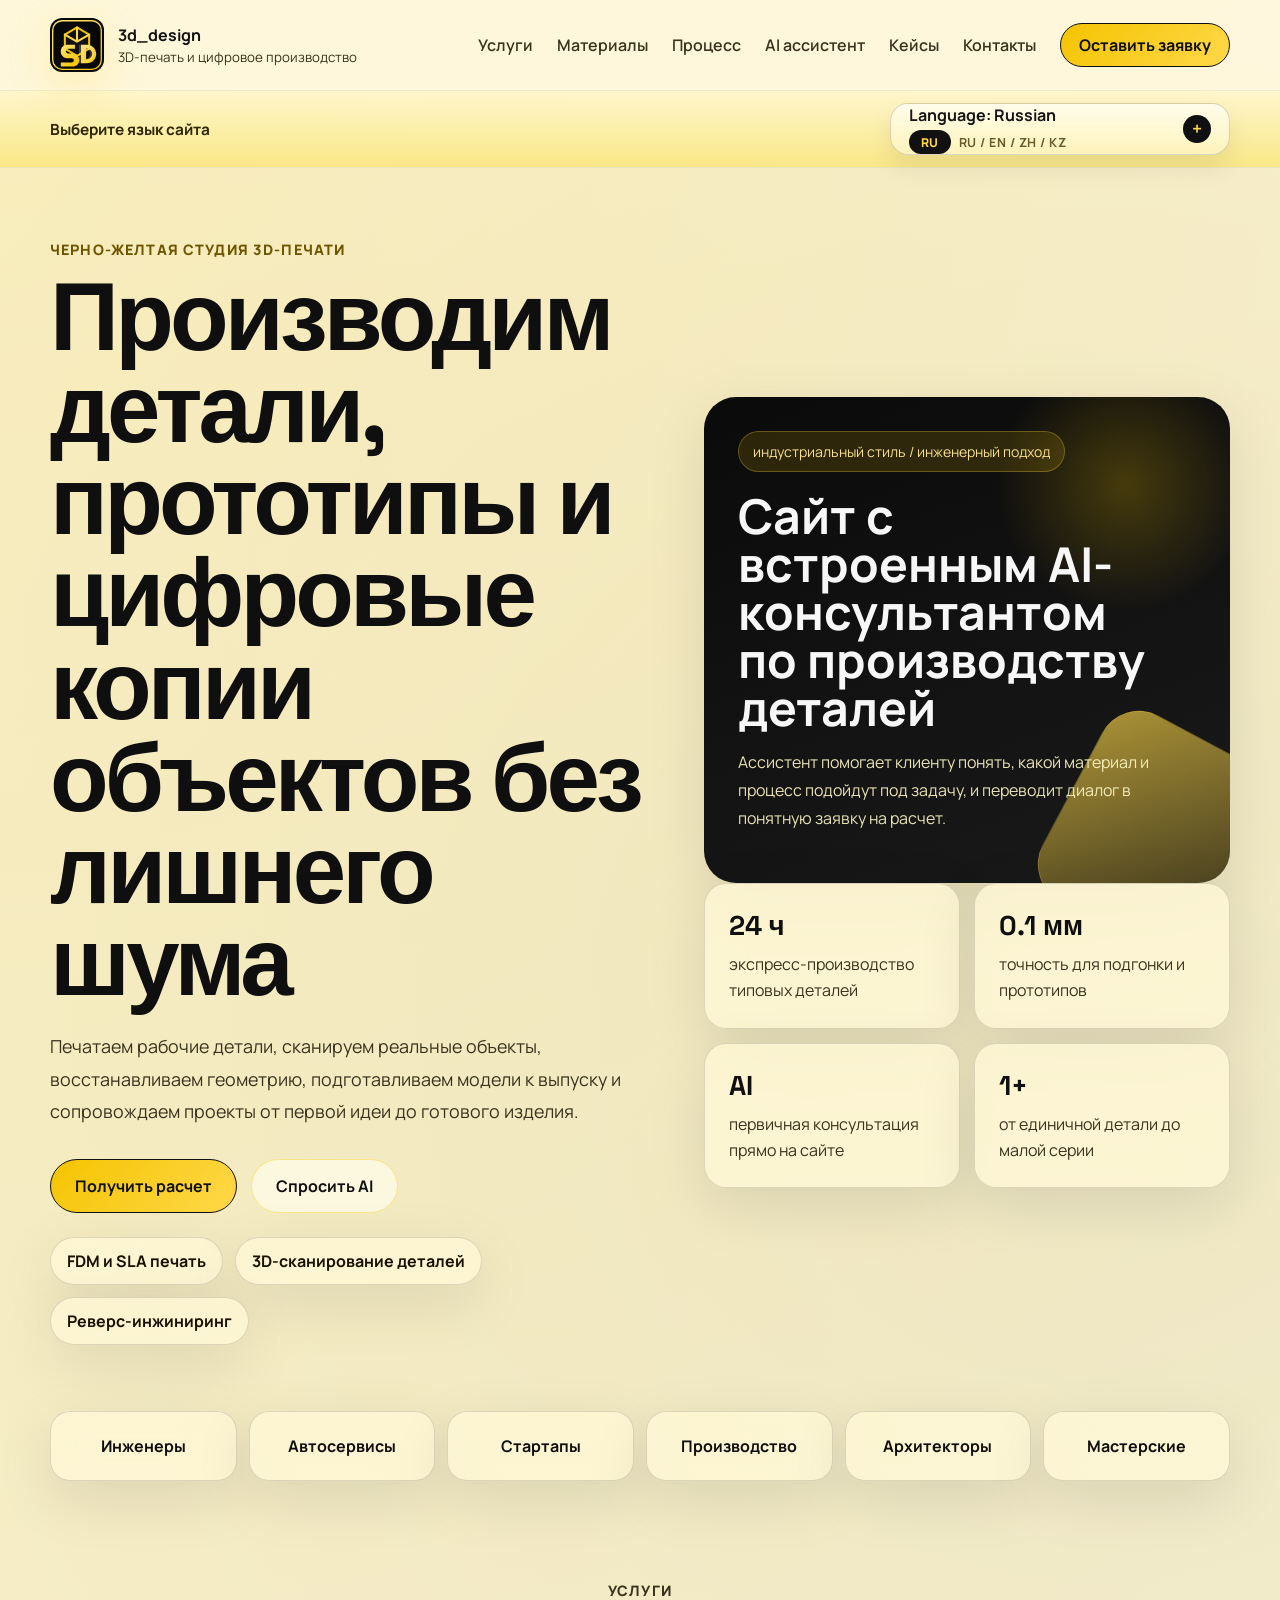
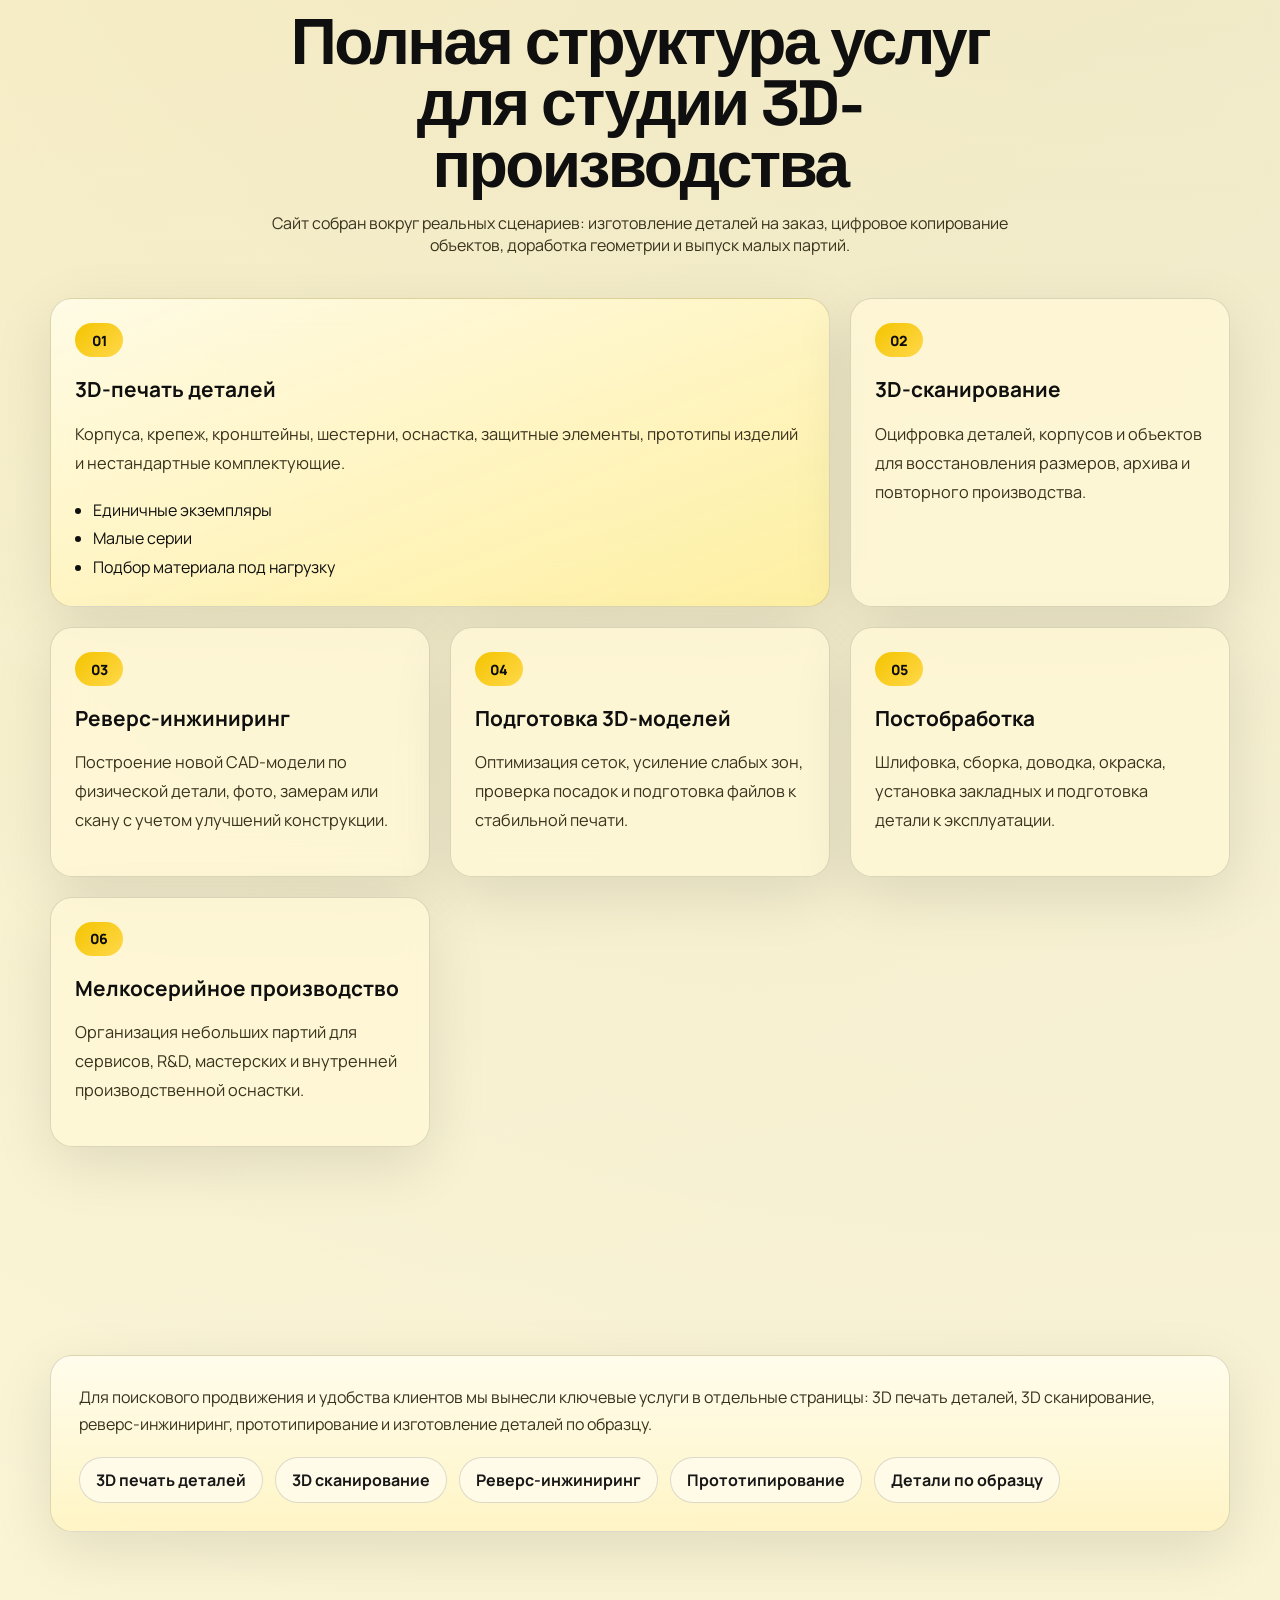
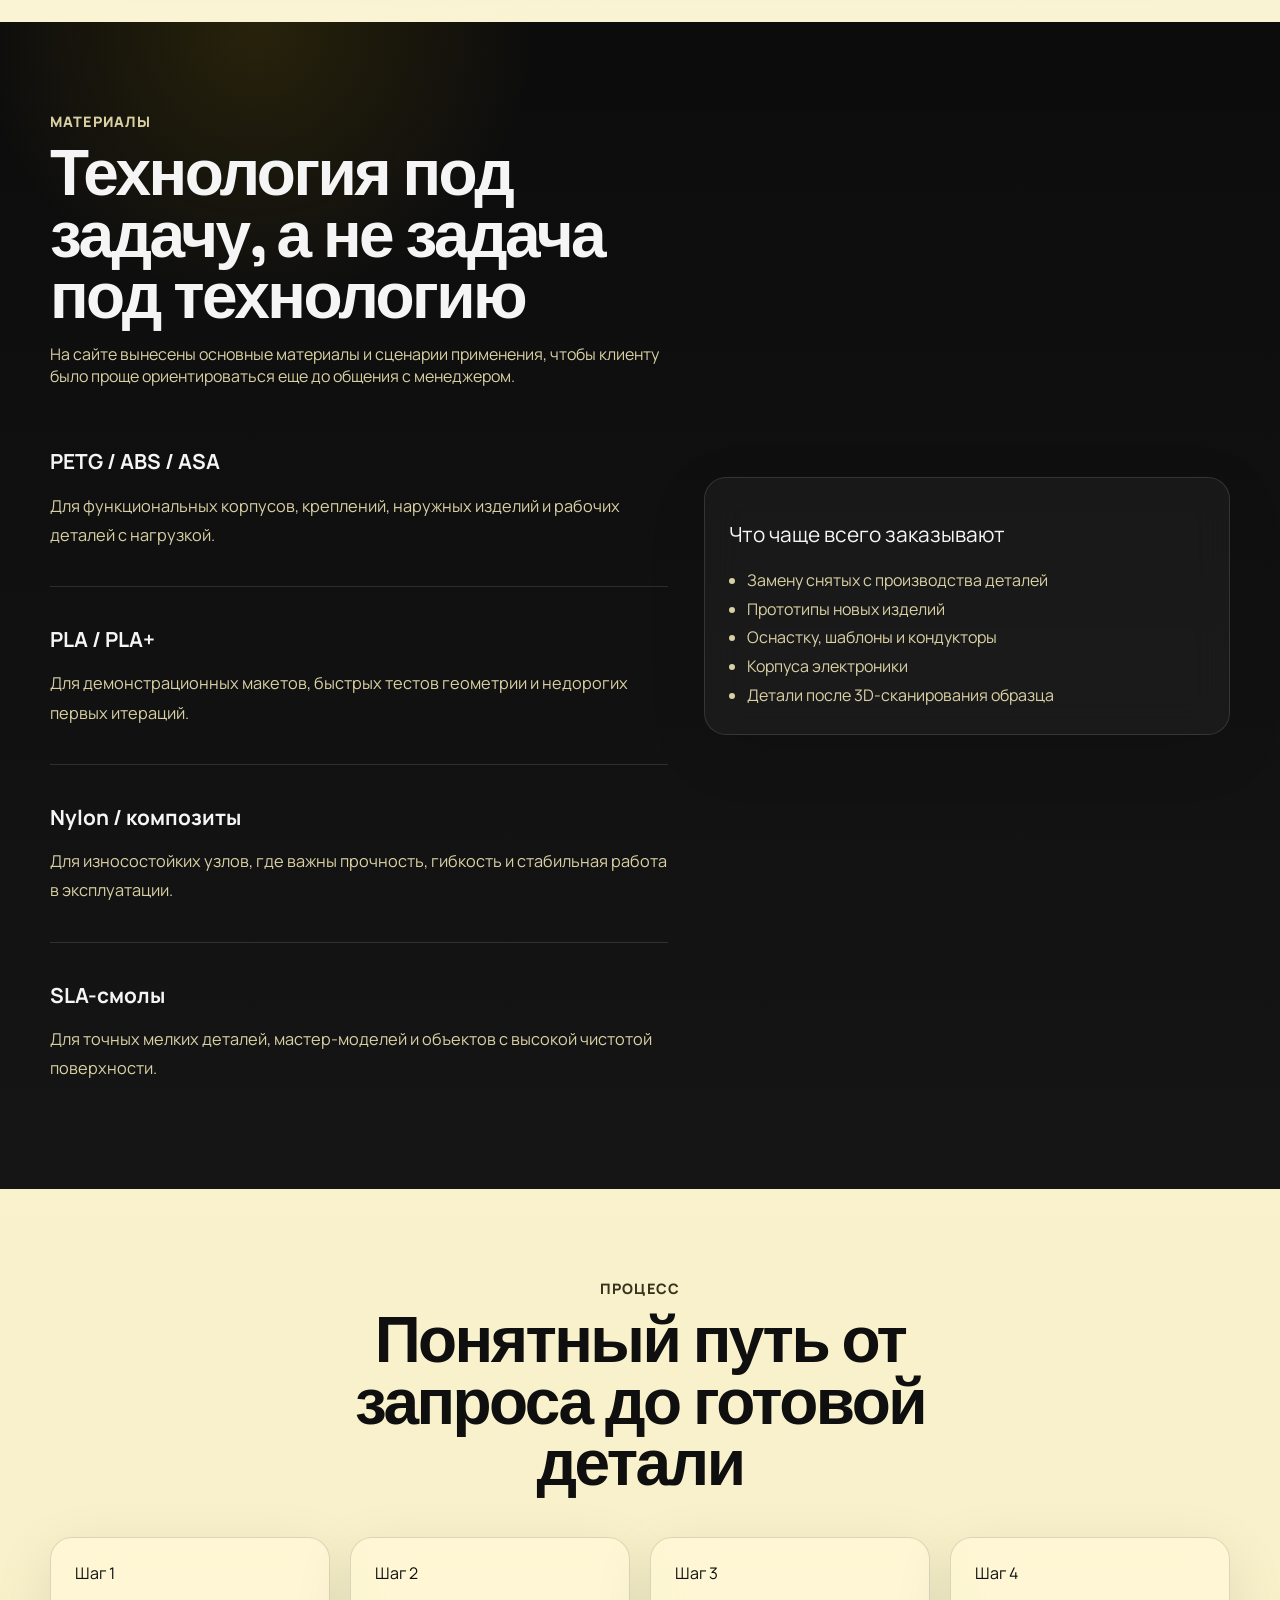
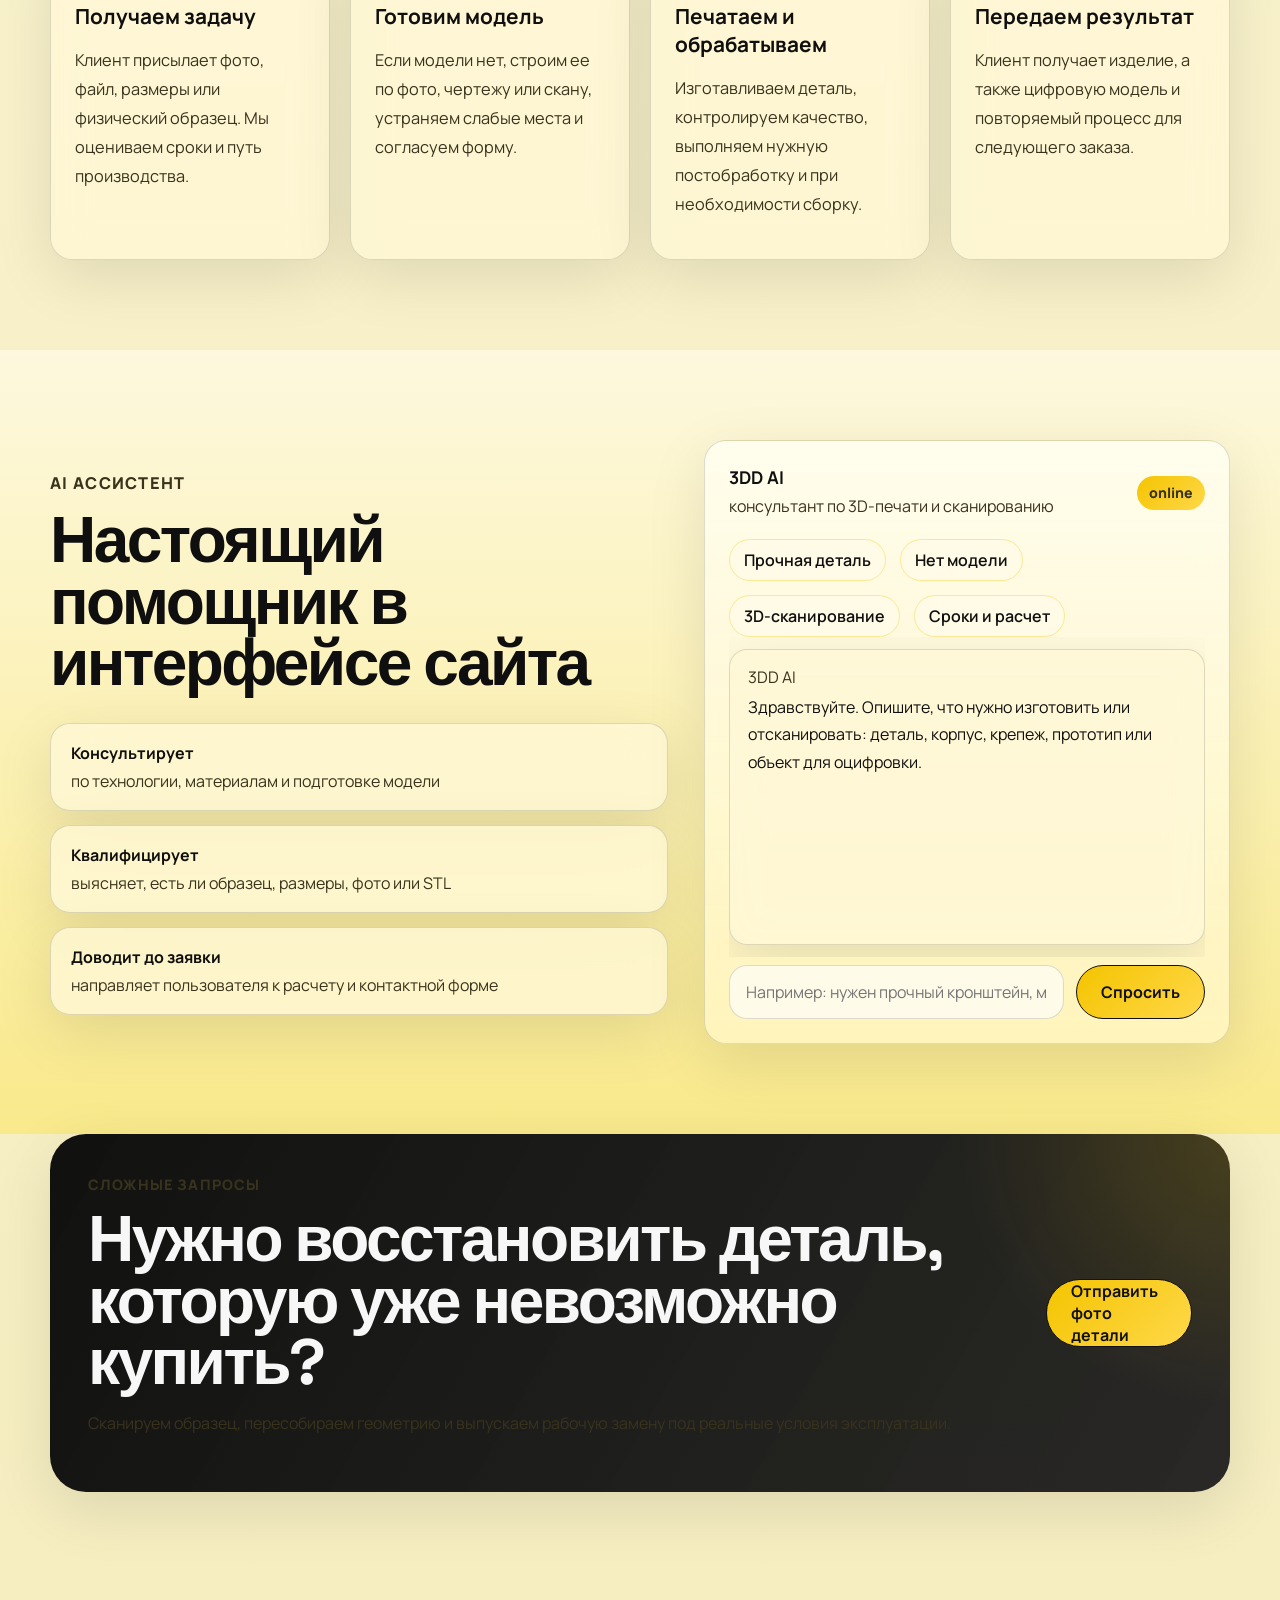
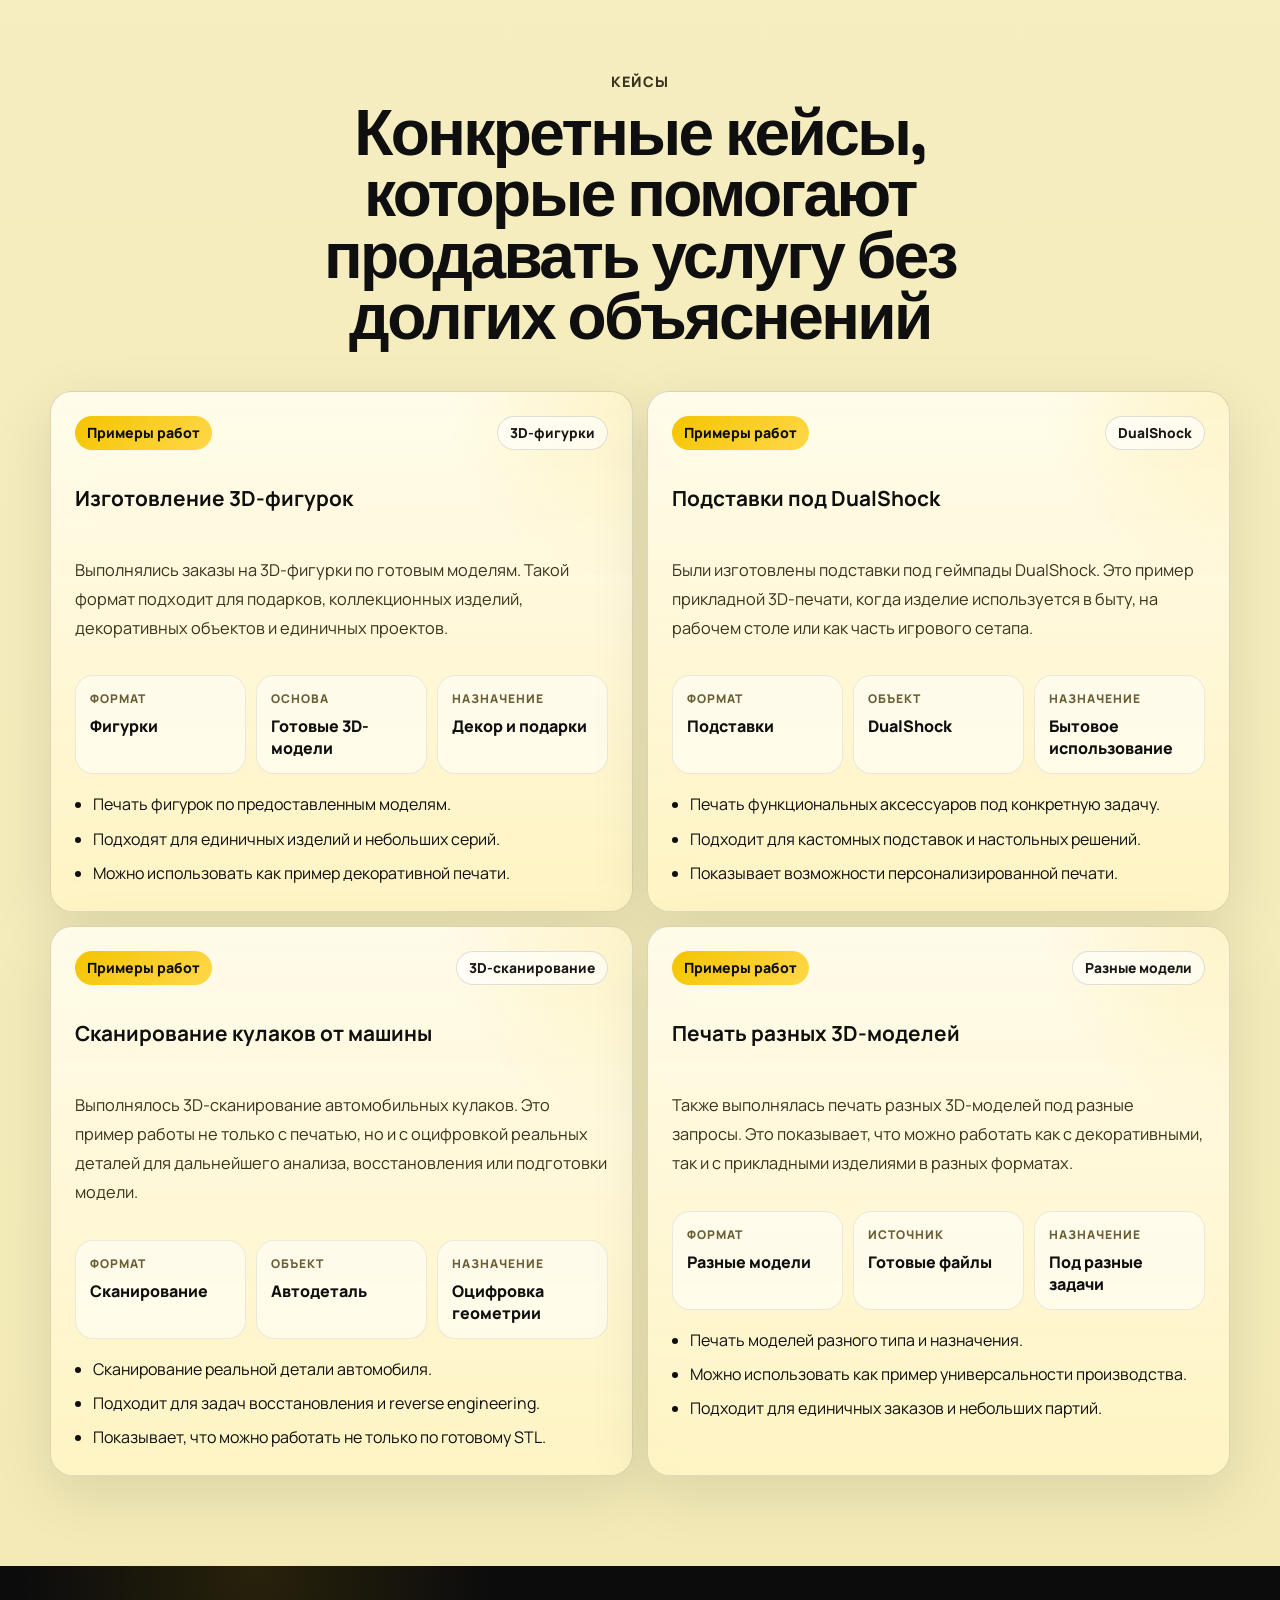
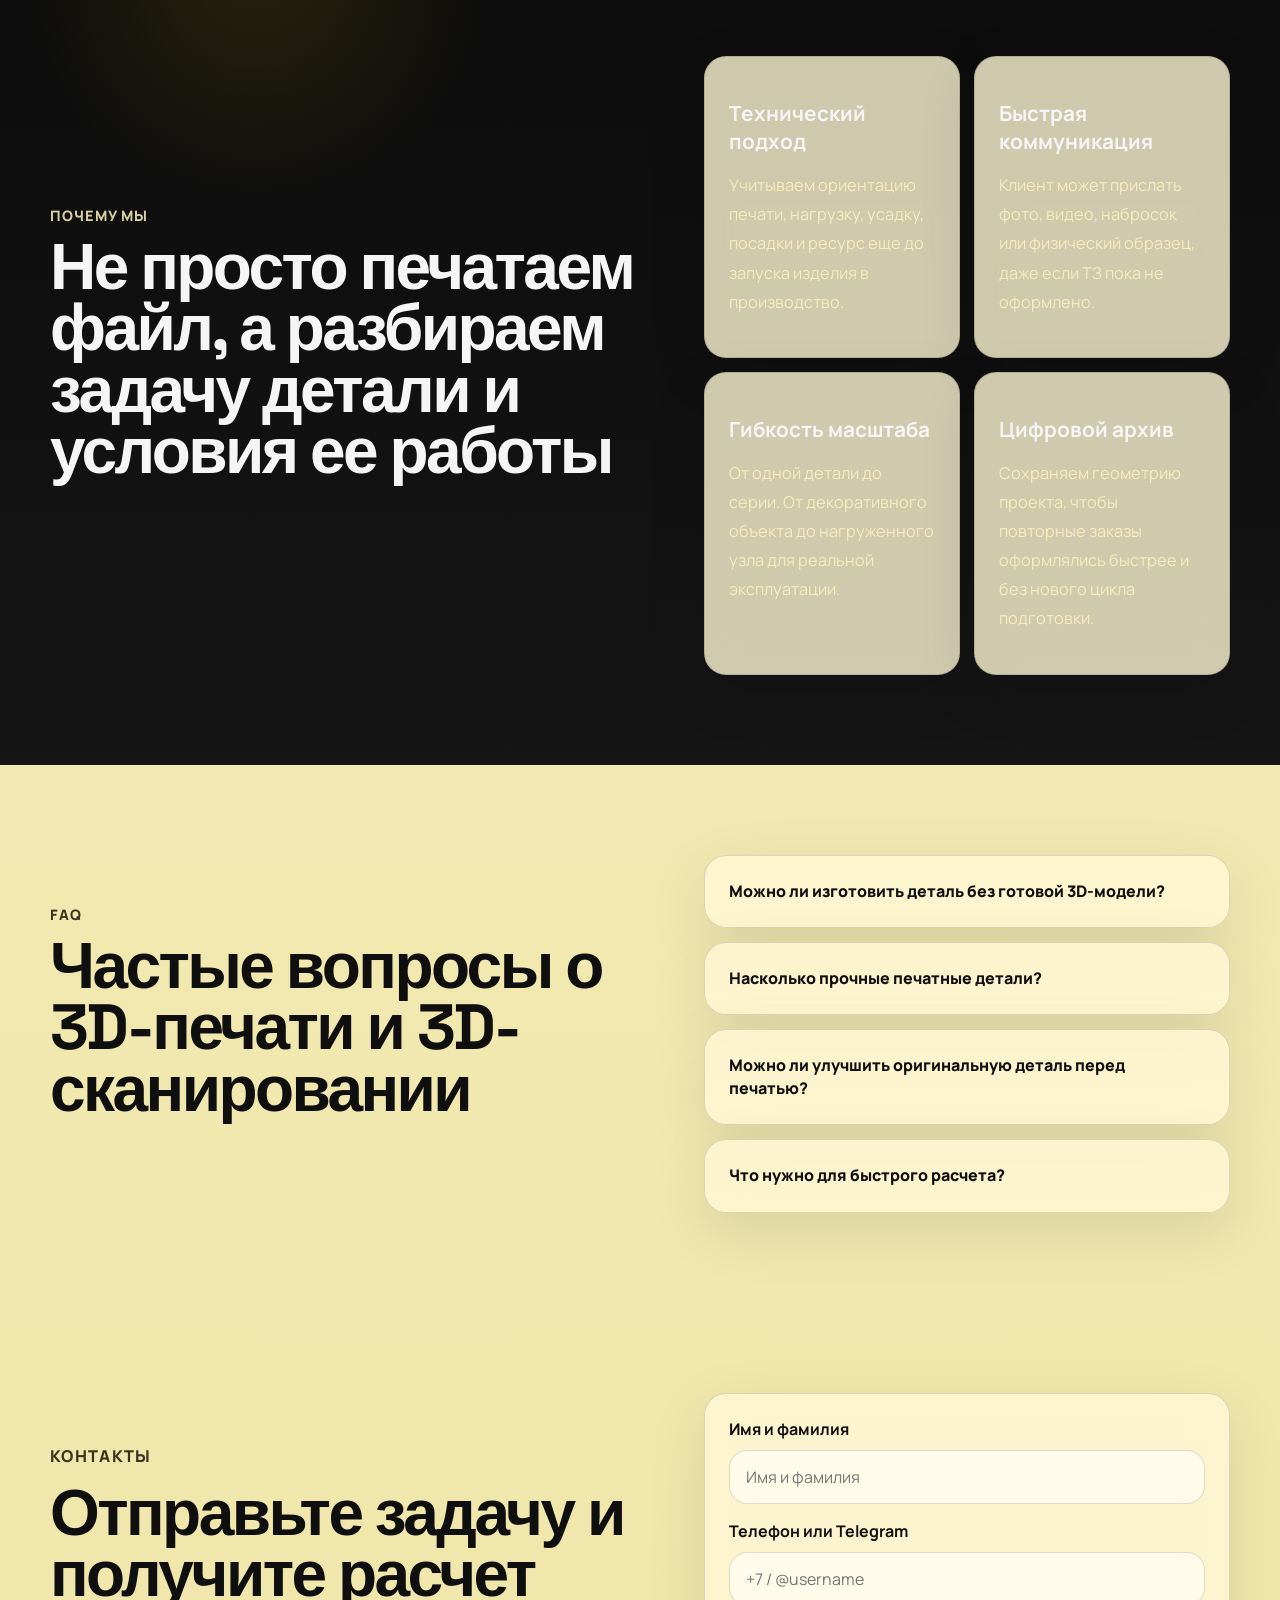
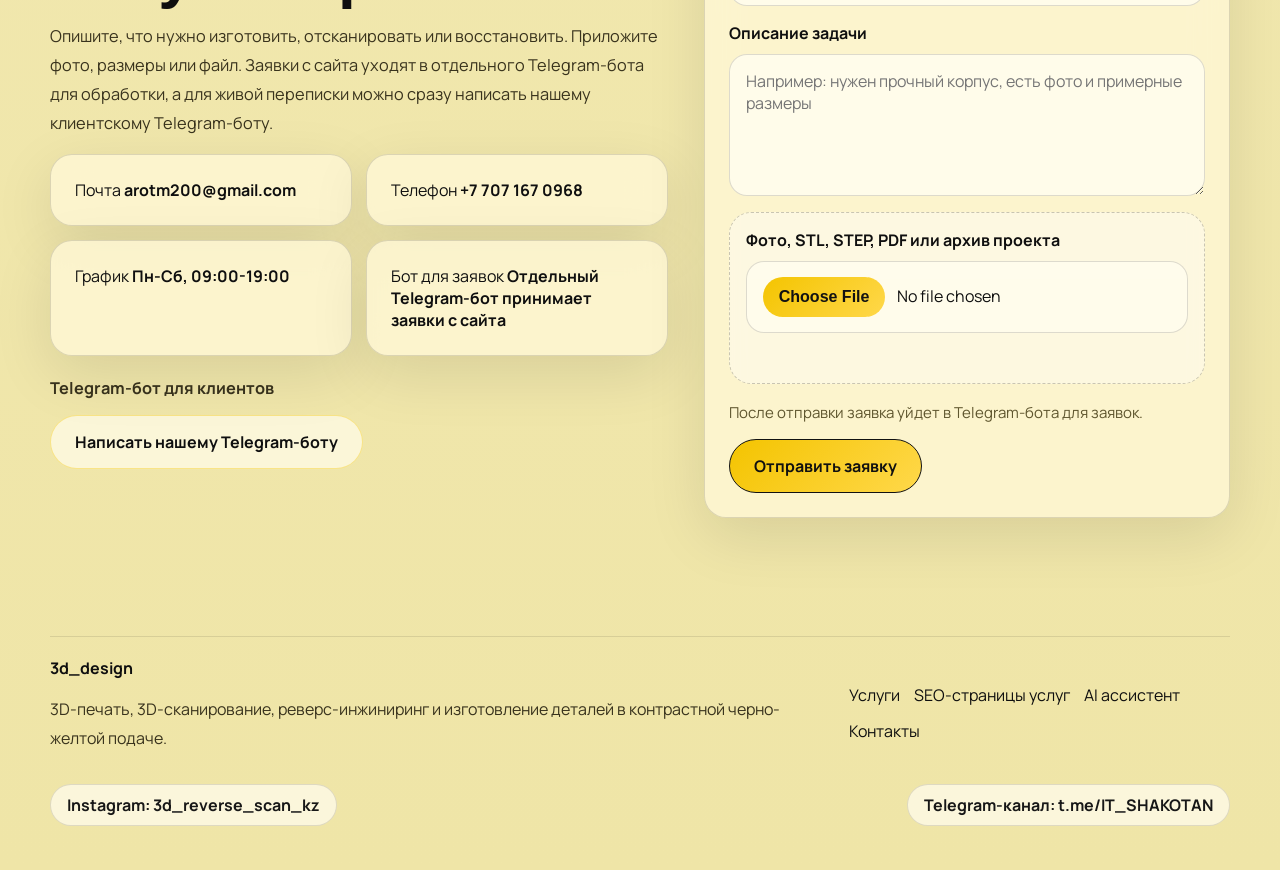
==== commit 1ec34d90: "Add SEO service pages" ====
--- a/index.html
+++ b/index.html
@@ -203,6 +203,24 @@
         </div>
       </section>
 
+      <section class="section">
+        <div class="container">
+          <div class="seo-service-panel">
+            <p>
+              Для поискового продвижения и удобства клиентов мы вынесли ключевые услуги в отдельные страницы:
+              3D печать деталей, 3D сканирование, реверс-инжиниринг, прототипирование и изготовление деталей по образцу.
+            </p>
+            <div class="seo-service-links">
+              <a class="service-link" href="/services/3d-printing.html">3D печать деталей</a>
+              <a class="service-link" href="/services/3d-scanning.html">3D сканирование</a>
+              <a class="service-link" href="/services/reverse-engineering.html">Реверс-инжиниринг</a>
+              <a class="service-link" href="/services/prototyping.html">Прототипирование</a>
+              <a class="service-link" href="/services/custom-parts.html">Детали по образцу</a>
+            </div>
+          </div>
+        </div>
+      </section>
+
       <section class="section section-dark" id="materials">
         <div class="container materials-layout">
           <div>
@@ -501,6 +519,7 @@
         </div>
         <div class="footer-links">
           <a href="#services">Услуги</a>
+          <a href="/services/3d-printing.html">SEO-страницы услуг</a>
           <a href="#assistant">AI ассистент</a>
           <a href="#contact">Контакты</a>
         </div>
--- a/css/style.css
+++ b/css/style.css
@@ -807,6 +807,55 @@
   line-height: 1.8;
 }
 
+.service-card-actions,
+.seo-service-links,
+.service-page-actions,
+.service-page-links {
+  display: flex;
+  flex-wrap: wrap;
+  gap: 12px;
+}
+
+.service-card-actions {
+  margin-top: 20px;
+}
+
+.service-link {
+  display: inline-flex;
+  align-items: center;
+  min-height: 42px;
+  padding: 0 16px;
+  border: 1px solid rgba(15, 15, 15, 0.14);
+  border-radius: 999px;
+  background: rgba(255, 252, 236, 0.84);
+  color: #171717;
+  font-weight: 700;
+}
+
+.service-link:hover,
+.service-link:focus-visible {
+  transform: translateY(-1px);
+}
+
+.seo-service-panel {
+  margin-top: 28px;
+  padding: 28px;
+  border: 1px solid var(--line);
+  border-radius: var(--radius-md);
+  background: linear-gradient(180deg, rgba(255, 252, 236, 0.96), rgba(255, 244, 196, 0.92));
+  box-shadow: var(--shadow);
+}
+
+.seo-service-panel p {
+  margin: 0 0 18px;
+  color: var(--muted);
+  line-height: 1.74;
+}
+
+.seo-service-links a {
+  min-height: 46px;
+}
+
 .case-card-detailed {
   overflow: visible;
   padding: 24px;
@@ -1185,6 +1234,144 @@
   padding: 28px 0 44px;
 }
 
+.service-page {
+  padding: 72px 0 88px;
+}
+
+.service-page-hero,
+.service-page-section,
+.service-page-cta,
+.service-page-sidebar,
+.service-page-faq-item {
+  border: 1px solid var(--line);
+  border-radius: var(--radius-md);
+  background: var(--surface);
+  box-shadow: var(--shadow);
+}
+
+.service-page-hero,
+.service-page-section,
+.service-page-cta,
+.service-page-sidebar {
+  padding: 30px;
+}
+
+.service-page-header {
+  display: grid;
+  gap: 26px;
+  margin-bottom: 28px;
+}
+
+.service-page-breadcrumbs {
+  display: inline-flex;
+  flex-wrap: wrap;
+  gap: 8px;
+  color: #6b5e2d;
+  font-size: 0.9rem;
+  font-weight: 700;
+}
+
+.service-page-breadcrumbs a {
+  text-decoration: underline;
+  text-decoration-thickness: 1px;
+  text-underline-offset: 3px;
+}
+
+.service-page-hero h1 {
+  margin: 0 0 16px;
+  font-family: "Space Grotesk", sans-serif;
+  font-size: clamp(2.5rem, 6vw, 4.8rem);
+  line-height: 0.96;
+  letter-spacing: -0.04em;
+}
+
+.service-page-hero p,
+.service-page-section p,
+.service-page-sidebar p,
+.service-page-faq-item p,
+.service-page-list li,
+.service-page-contact-list li {
+  color: var(--muted);
+  line-height: 1.8;
+}
+
+.service-page-meta {
+  display: grid;
+  grid-template-columns: repeat(3, minmax(0, 1fr));
+  gap: 12px;
+  margin-top: 24px;
+}
+
+.service-page-meta article {
+  padding: 16px;
+  border-radius: 18px;
+  border: 1px solid rgba(15, 15, 15, 0.1);
+  background: rgba(255, 255, 255, 0.54);
+}
+
+.service-page-meta strong {
+  display: block;
+  margin-bottom: 6px;
+  font-size: 0.82rem;
+  letter-spacing: 0.08em;
+  text-transform: uppercase;
+}
+
+.service-page-grid {
+  display: grid;
+  grid-template-columns: minmax(0, 1fr) minmax(300px, 0.42fr);
+  gap: 24px;
+}
+
+.service-page-content {
+  display: grid;
+  gap: 24px;
+}
+
+.service-page-sidebar {
+  position: sticky;
+  top: 108px;
+  height: fit-content;
+}
+
+.service-page-section h2,
+.service-page-sidebar h2,
+.service-page-cta h2 {
+  margin: 0 0 14px;
+  font-family: "Space Grotesk", sans-serif;
+  font-size: clamp(1.8rem, 4vw, 2.8rem);
+  line-height: 1;
+}
+
+.service-page-list,
+.service-page-contact-list {
+  display: grid;
+  gap: 10px;
+  padding-left: 20px;
+}
+
+.service-page-cta {
+  display: grid;
+  gap: 16px;
+  margin-top: 24px;
+  background: linear-gradient(120deg, rgba(255, 252, 236, 0.98), rgba(255, 234, 140, 0.92));
+}
+
+.service-page-faq-list {
+  display: grid;
+  gap: 14px;
+}
+
+.service-page-faq-item {
+  overflow: hidden;
+  padding: 22px;
+}
+
+.service-page-faq-item h3 {
+  margin: 0 0 10px;
+  font-size: 1.08rem;
+}
+
 .footer-content {
   display: flex;
   align-items: center;
@@ -1233,6 +1420,7 @@
   .faq-layout,
   .contact-grid,
   .assistant-grid,
+  .service-page-grid,
   .timeline {
     grid-template-columns: 1fr;
   }
@@ -1251,6 +1439,10 @@
   }
 
   .material-panel {
+    position: static;
+  }
+
+  .service-page-sidebar {
     position: static;
   }
 
@@ -1331,6 +1523,10 @@
     grid-template-columns: 1fr;
   }
 
+  .service-page-meta {
+    grid-template-columns: 1fr;
+  }
+
   .case-metrics {
     grid-template-columns: repeat(2, minmax(0, 1fr));
   }
